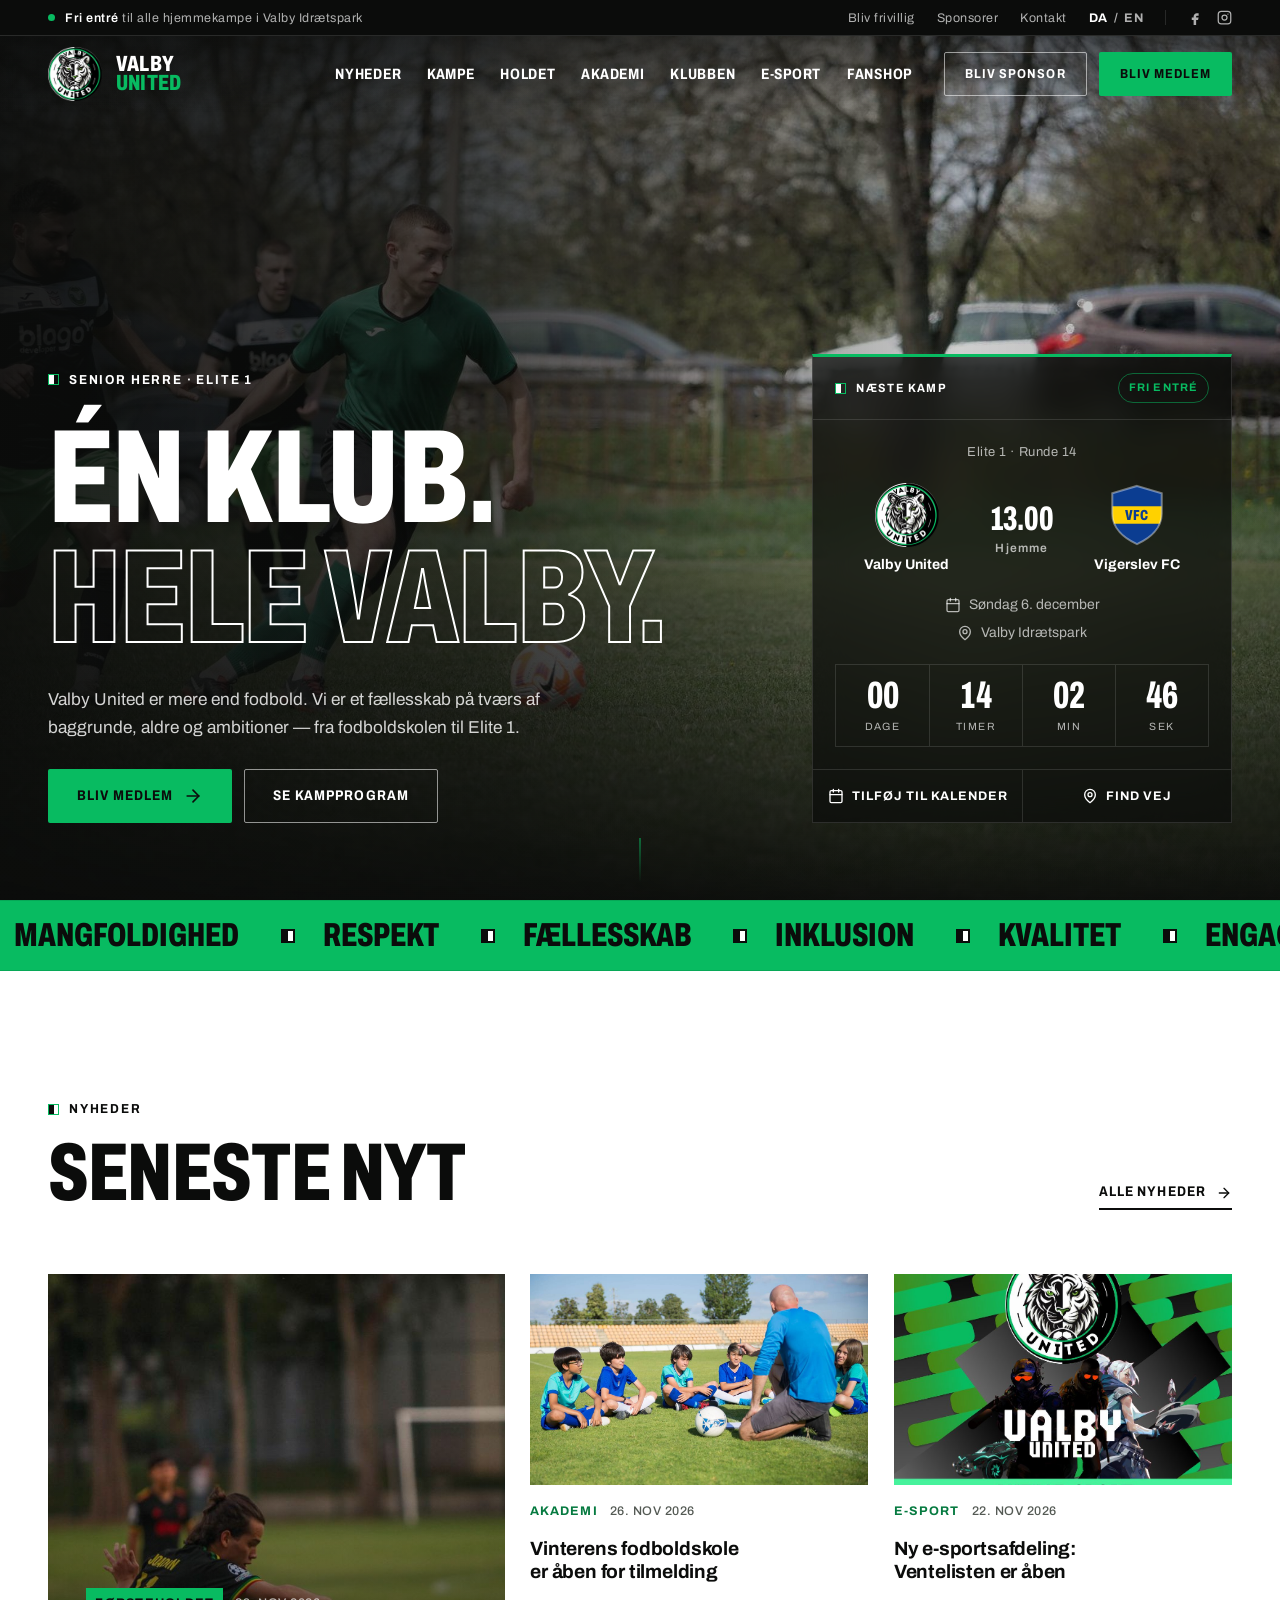
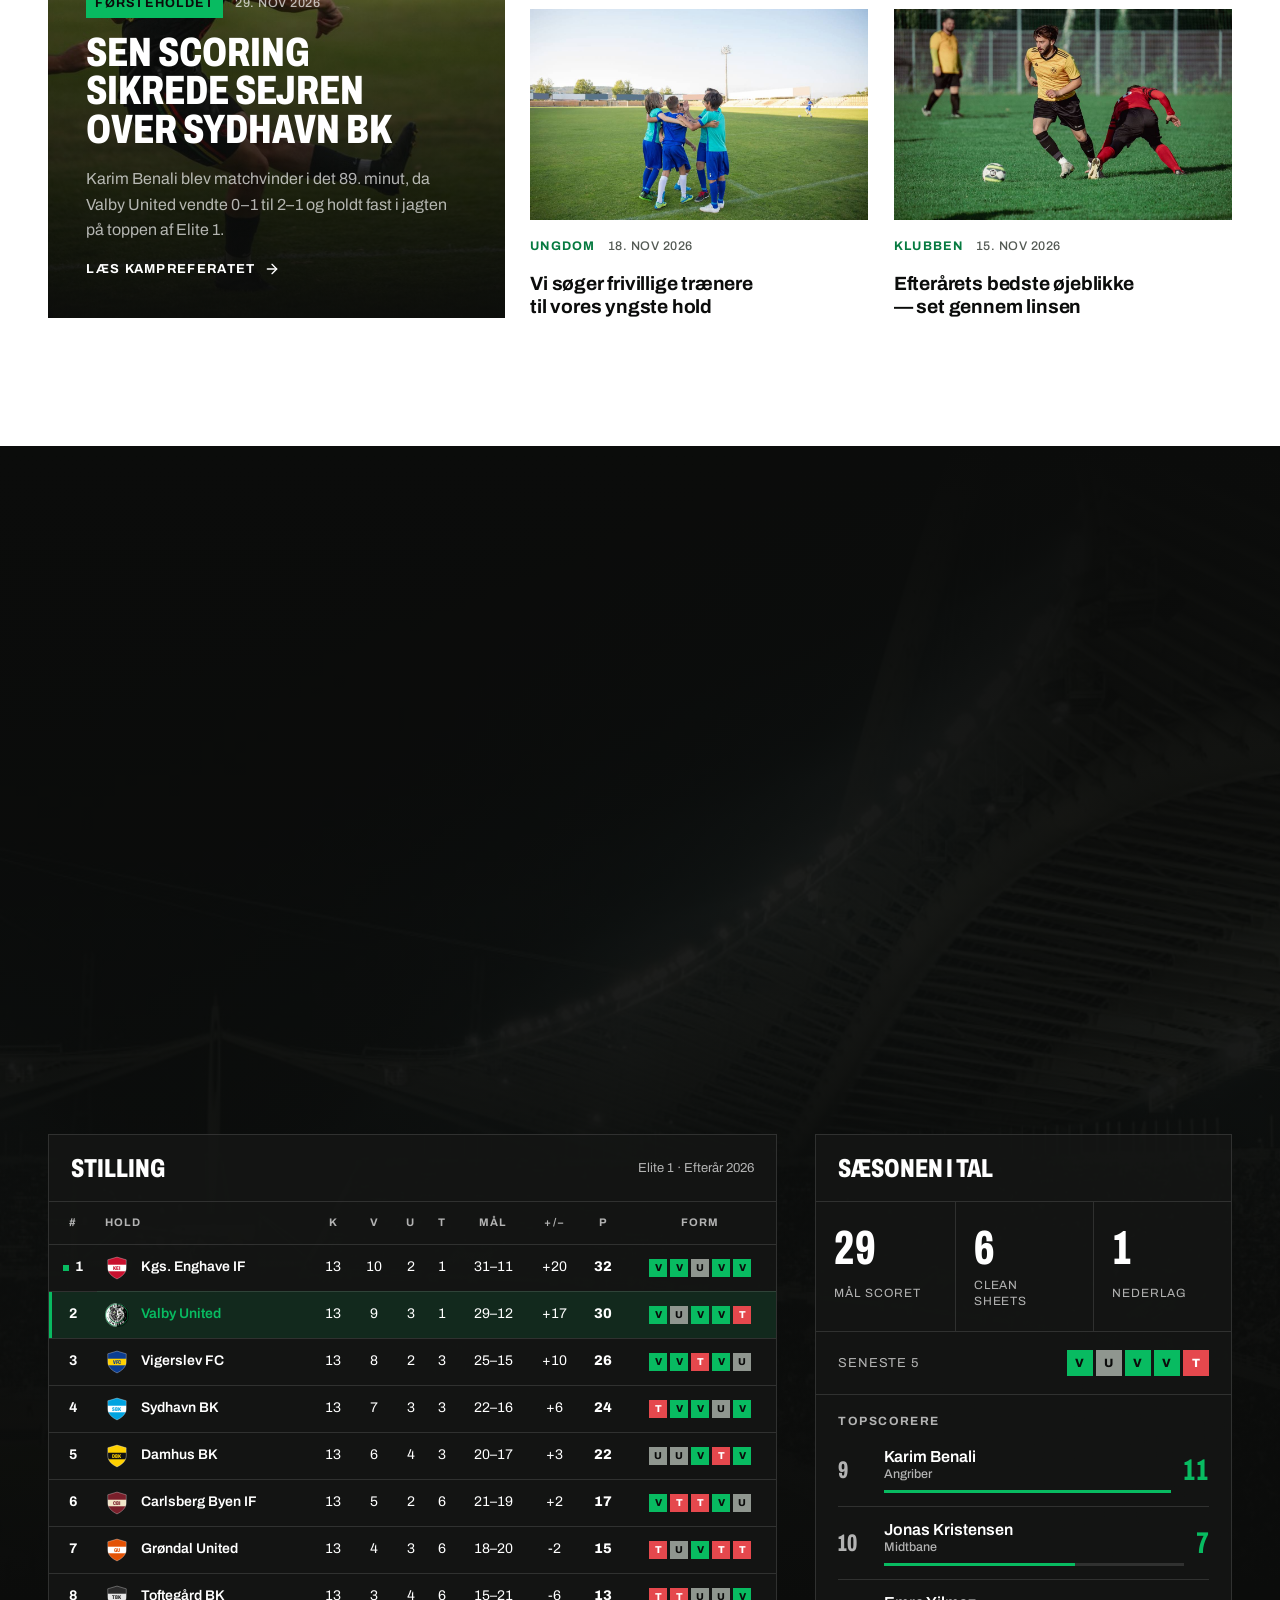
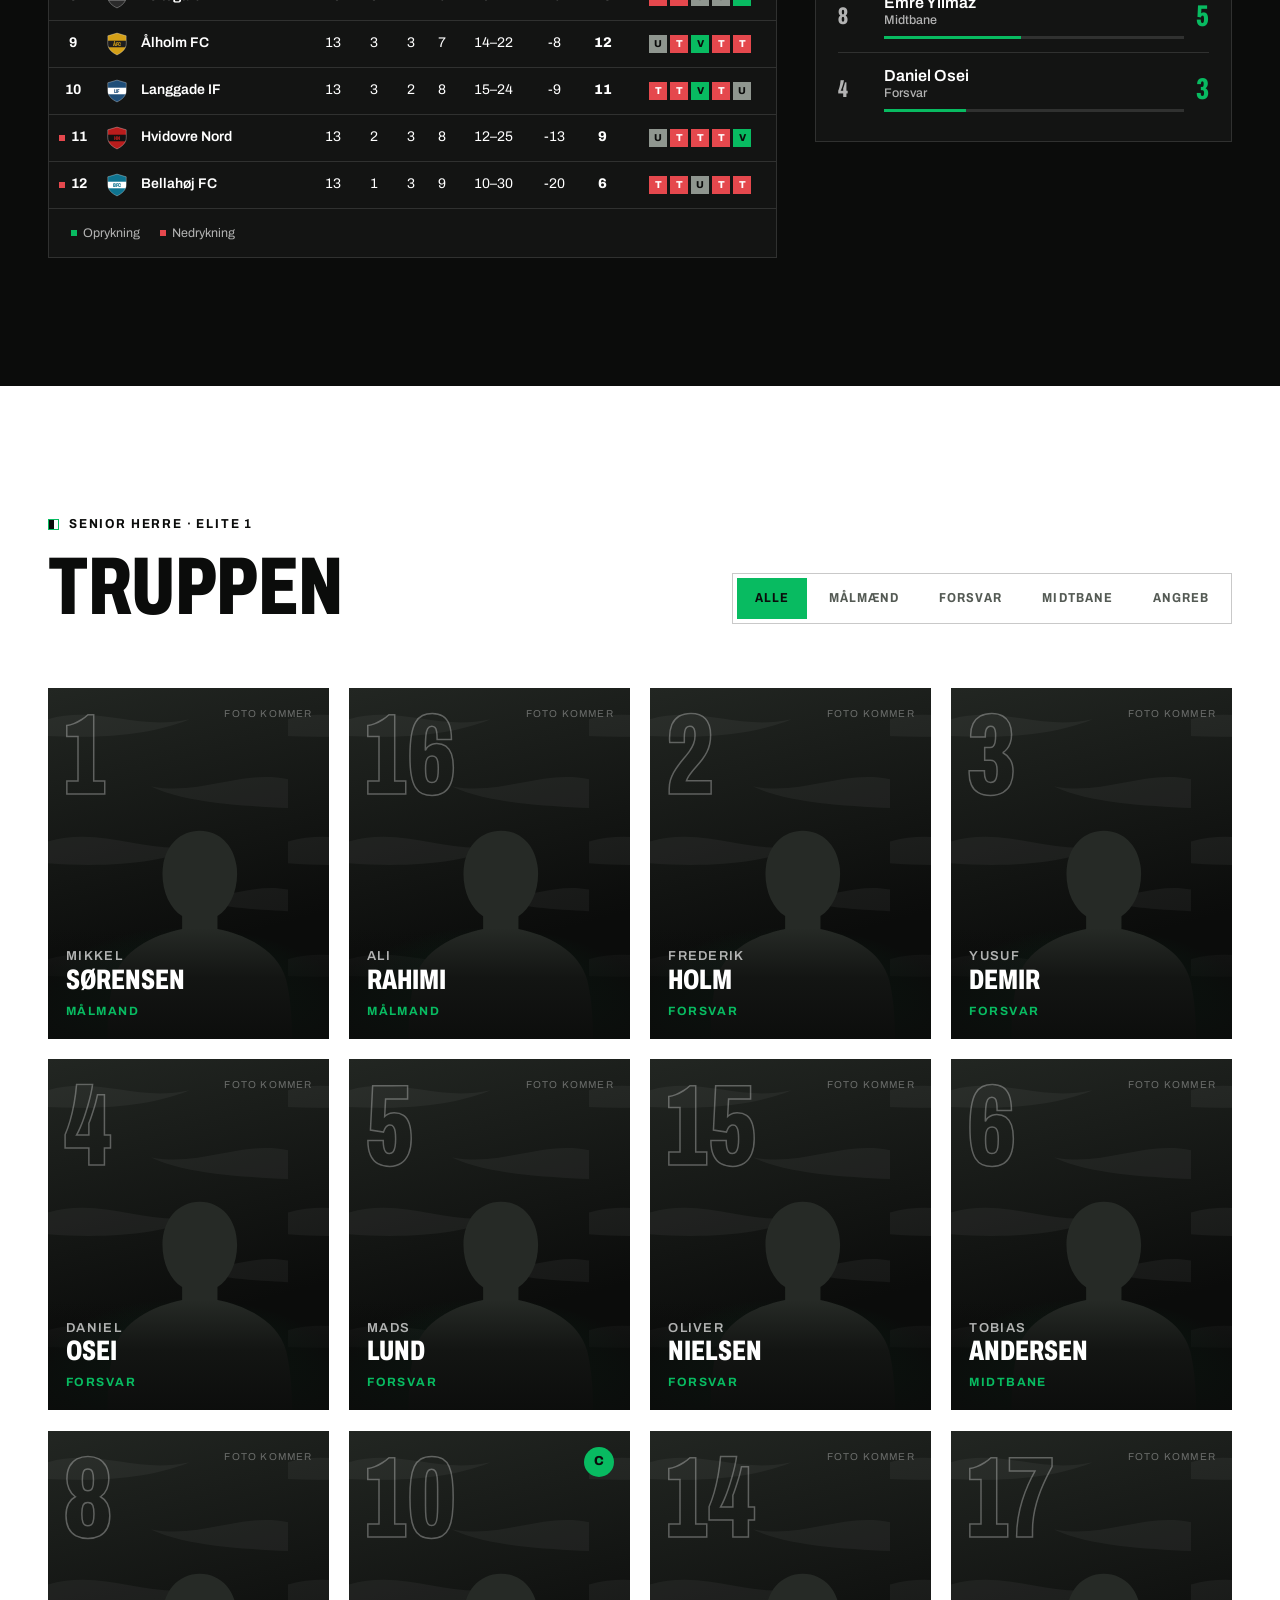
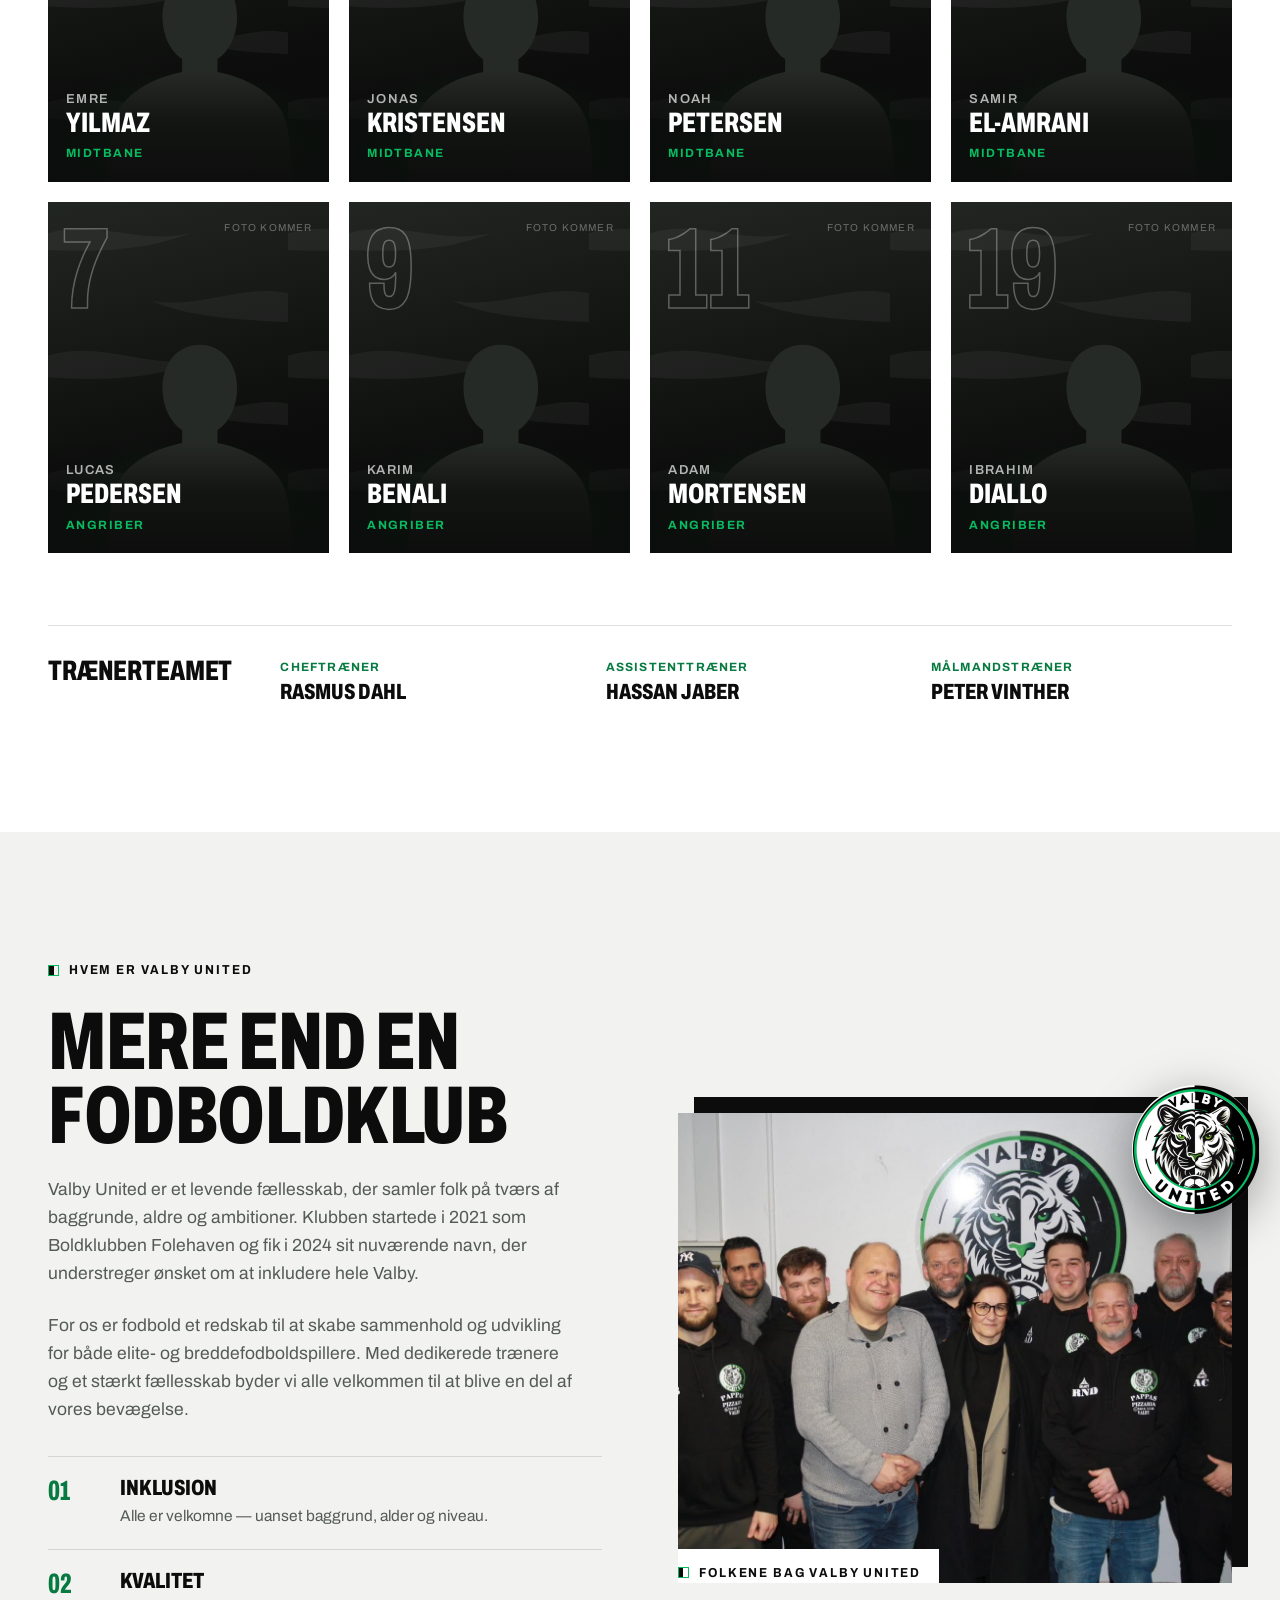
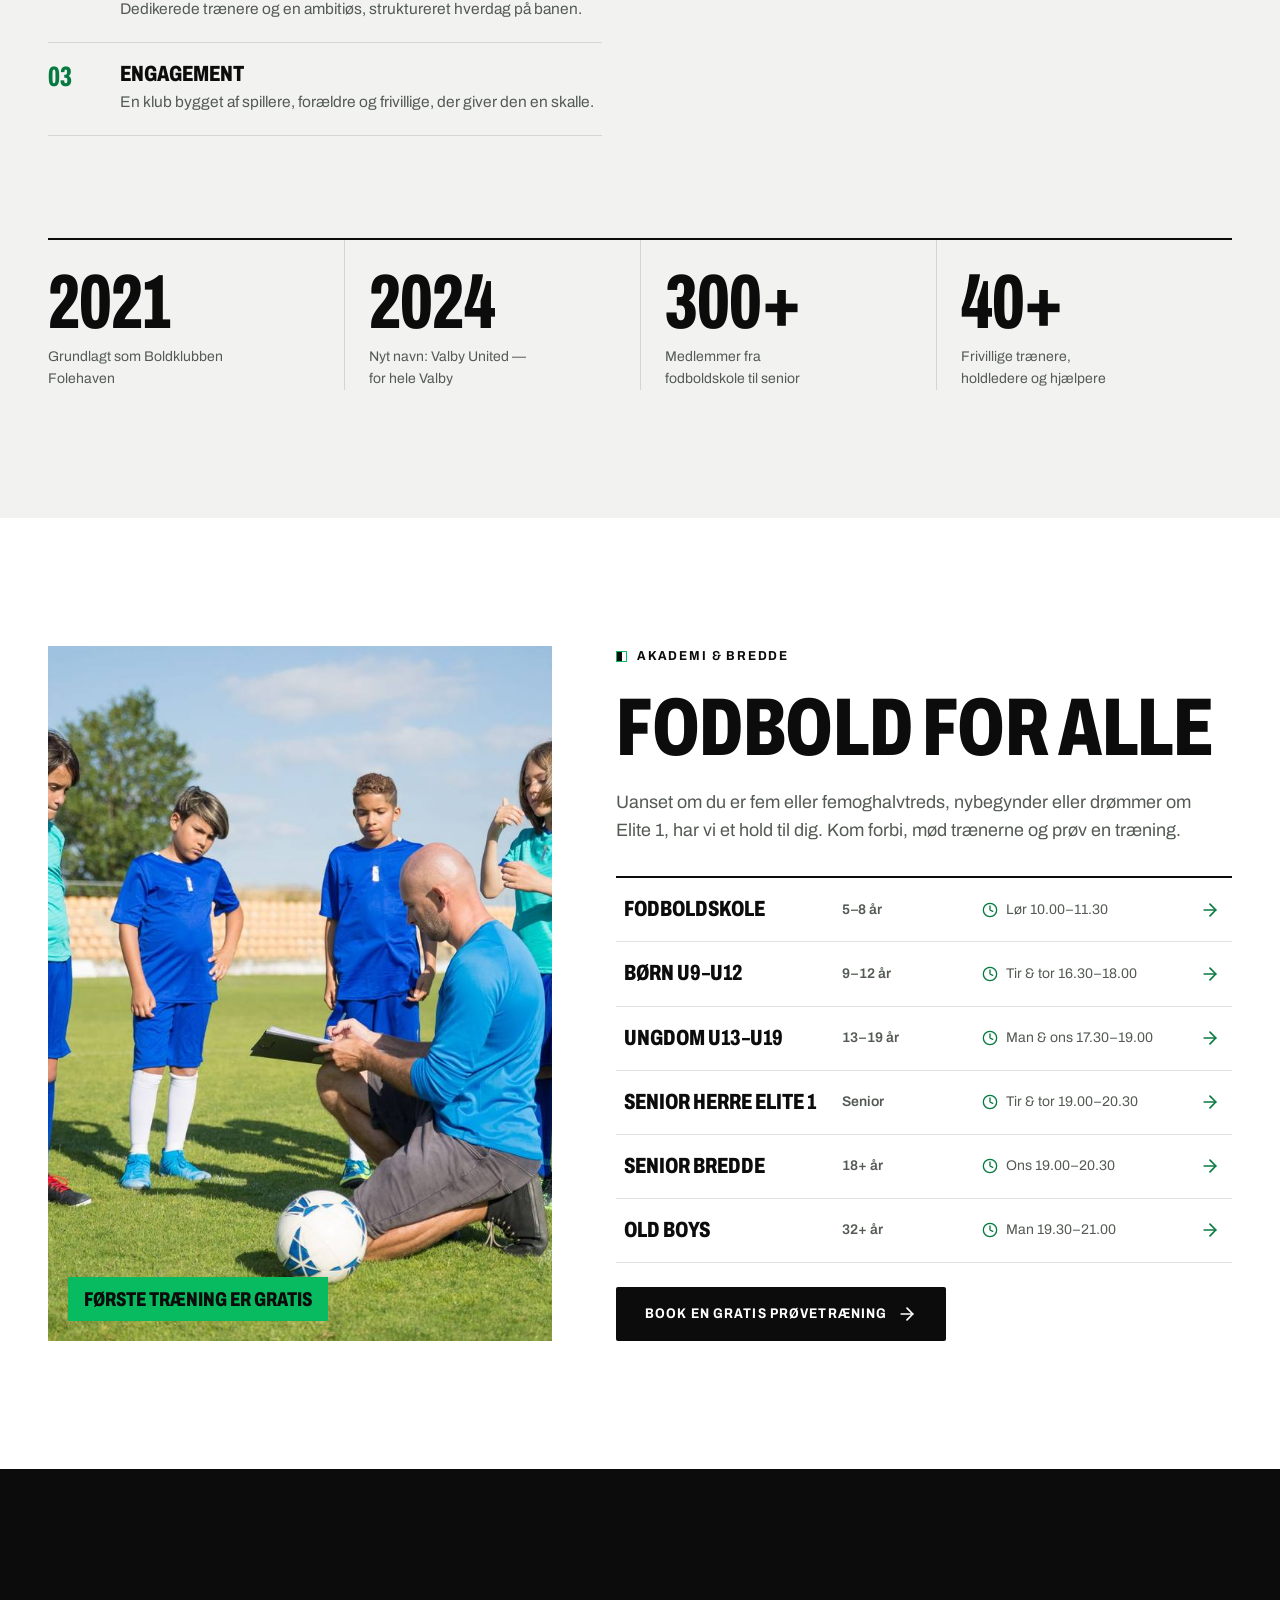
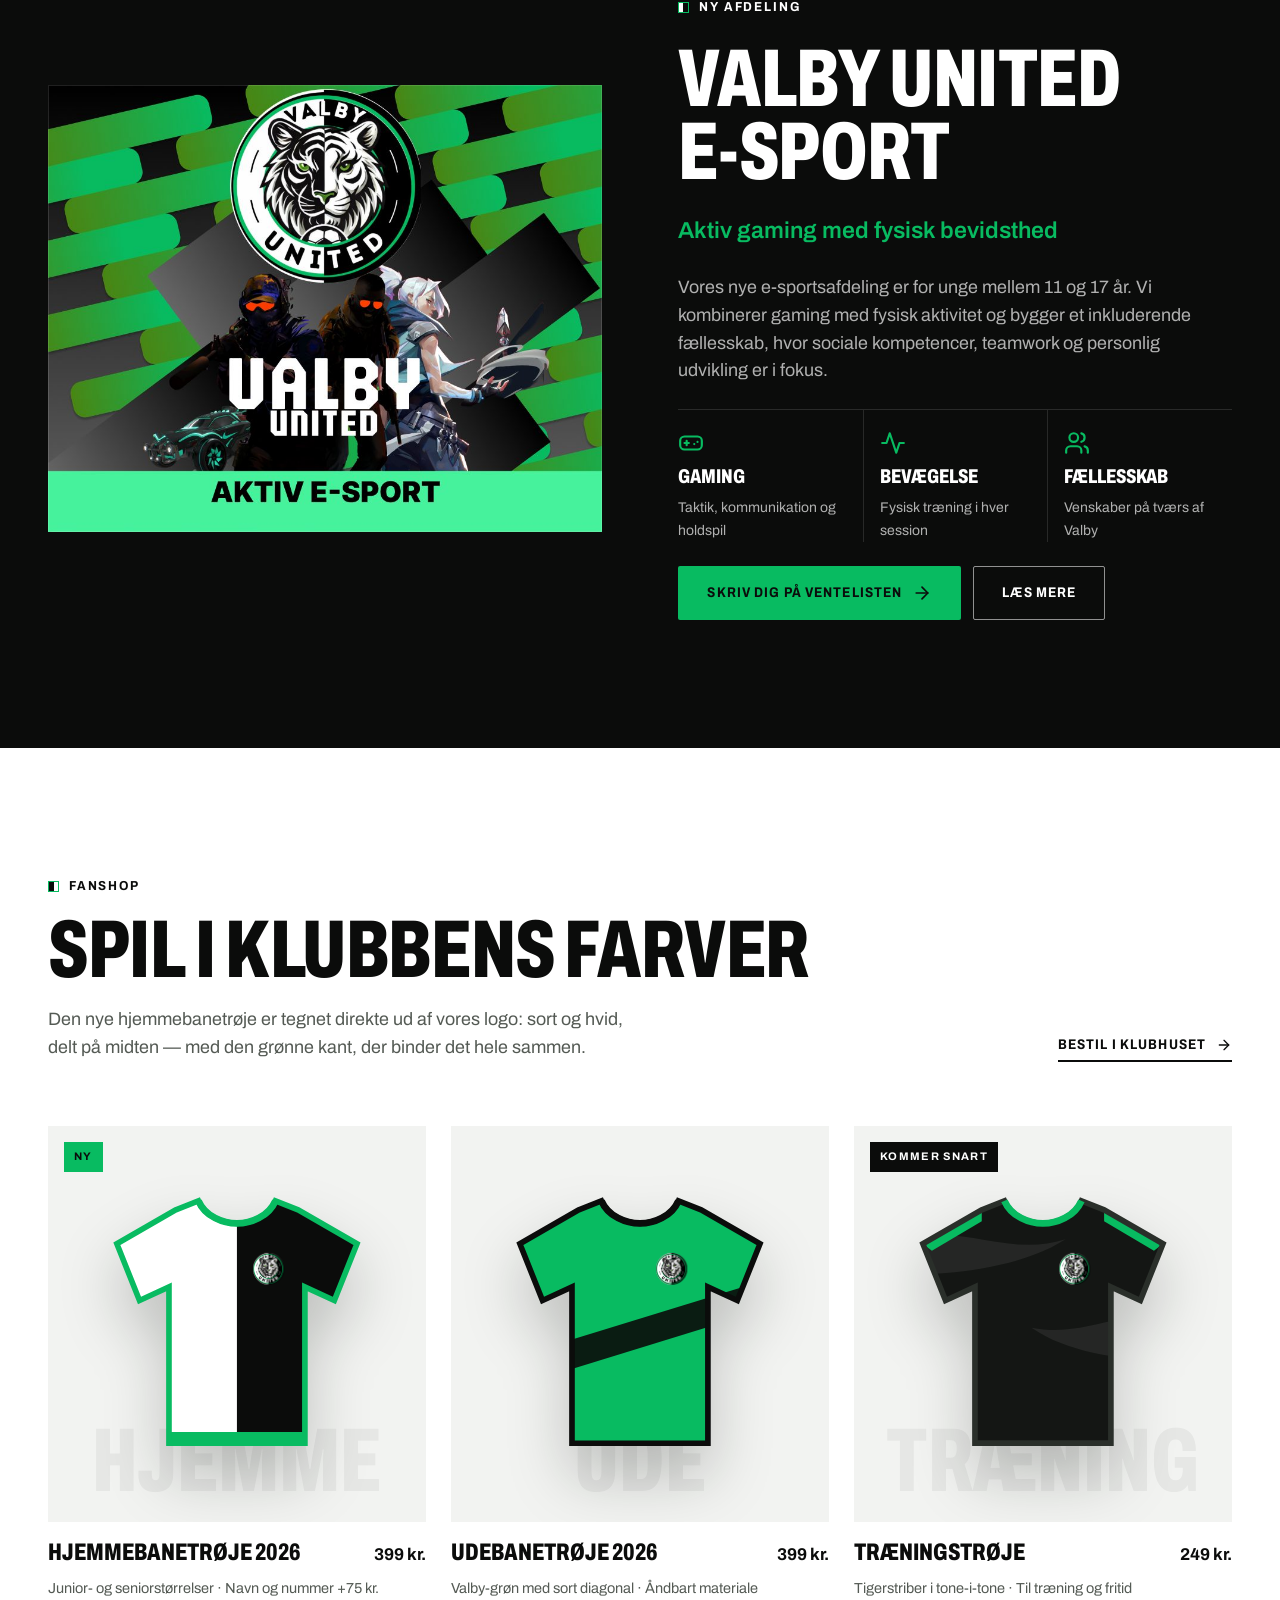
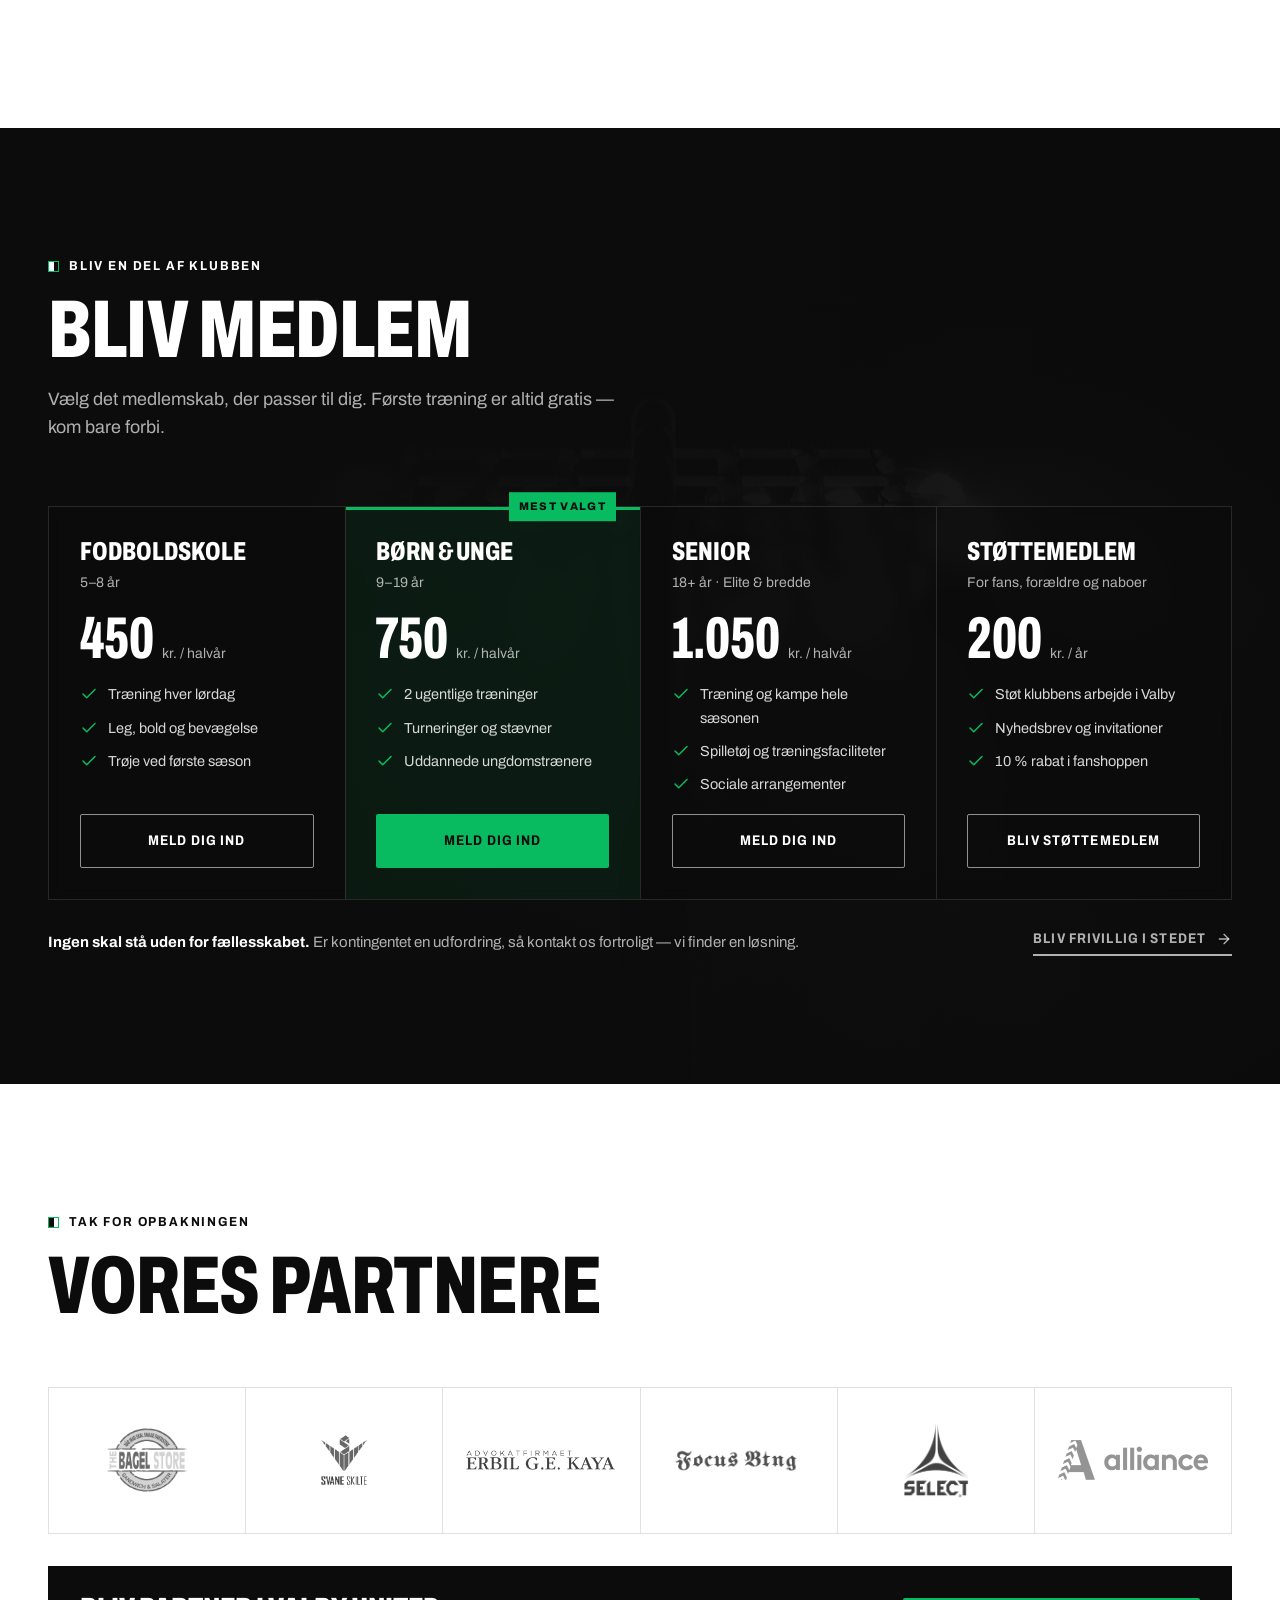
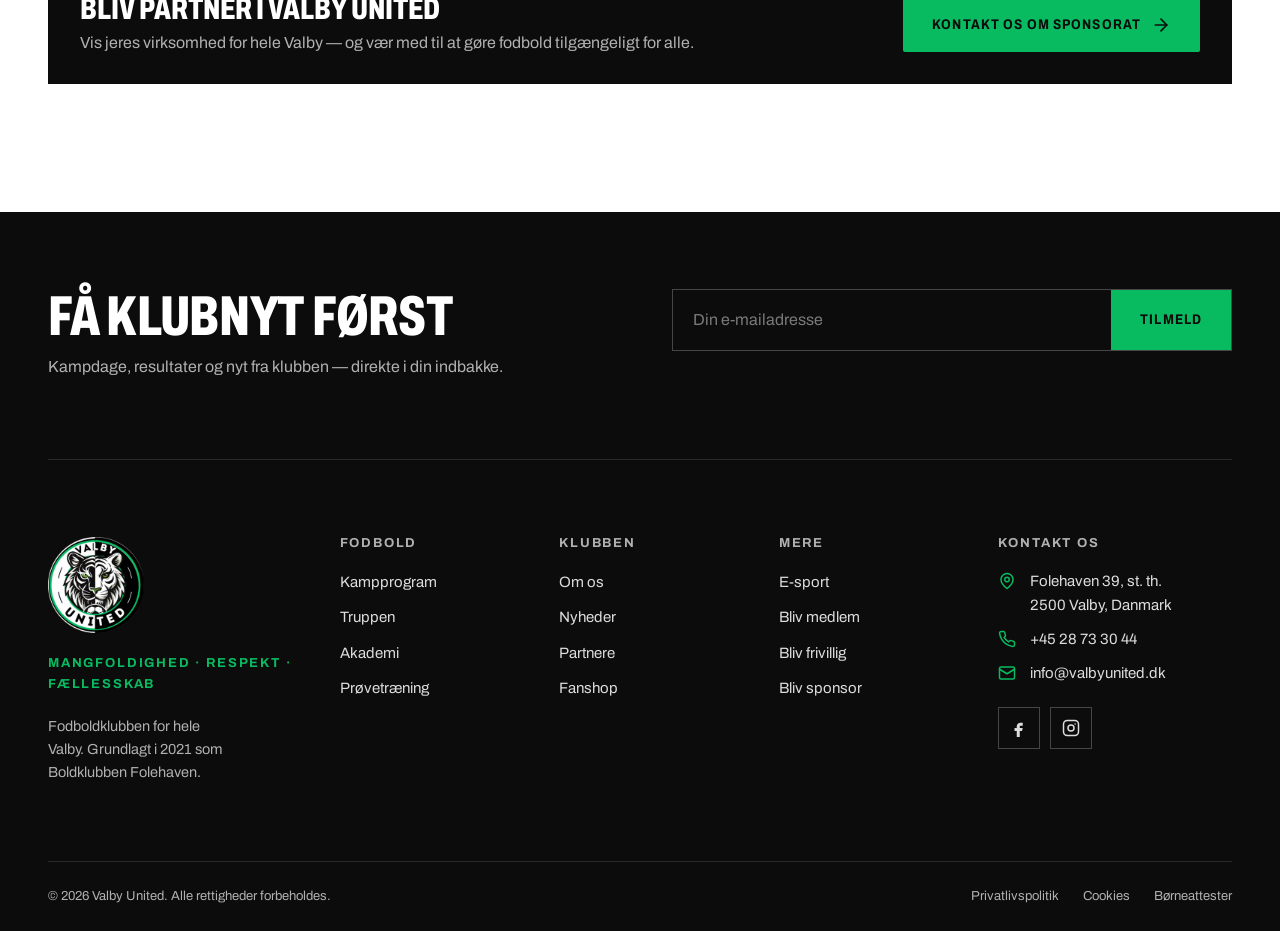
==== valbyunited/index.html @ 90ee3206 "Add redesigned Valby United website Static rebuild of valbyunited.dk in the style of top club sites," ====
<!doctype html>
<html lang="da">
<head>
  <meta charset="utf-8">
  <meta name="viewport" content="width=device-width, initial-scale=1">
  <title>Valby United — Én klub. Hele Valby.</title>
  <meta name="description" content="Valby United er fodboldklubben for hele Valby. Kampprogram, nyheder, truppen, akademi, e-sport og medlemskab.">
  <meta name="theme-color" content="#0b0c0b">
  <meta property="og:type" content="website">
  <meta property="og:title" content="Valby United — Én klub. Hele Valby.">
  <meta property="og:description" content="Mangfoldighed · Respekt · Fællesskab. Fodbold for alle i Valby.">
  <meta property="og:image" content="assets/img/brand/og-image.jpg">
  <link rel="icon" type="image/png" sizes="32x32" href="assets/img/brand/favicon-32.png">
  <link rel="apple-touch-icon" href="assets/img/brand/apple-touch-icon.png">
  <link rel="preconnect" href="https://fonts.googleapis.com">
  <link rel="preconnect" href="https://fonts.gstatic.com" crossorigin>
  <link href="https://fonts.googleapis.com/css2?family=Archivo:ital,wdth,wght@0,62..125,100..900;1,62..125,100..900&display=swap" rel="stylesheet">
  <link rel="preload" as="image" href="assets/img/photos/hero-match.jpg" fetchpriority="high">
  <link rel="stylesheet" href="assets/css/main.css">
  <script type="application/ld+json">
  {
    "@context": "https://schema.org",
    "@type": "SportsTeam",
    "name": "Valby United",
    "sport": "Soccer",
    "foundingDate": "2021",
    "logo": "assets/img/brand/crest-512.png",
    "email": "info@valbyunited.dk",
    "telephone": "+45 28 73 30 44",
    "address": { "@type": "PostalAddress", "streetAddress": "Folehaven 39, st. th.", "postalCode": "2500", "addressLocality": "Valby", "addressCountry": "DK" },
    "sameAs": ["https://www.facebook.com/BKFvalby"]
  }
  </script>
</head>
<body>
<!-- Icon sprite -->
<svg width="0" height="0" style="position:absolute" aria-hidden="true">
  <symbol id="i-arrow" viewBox="0 0 24 24"><path d="M5 12h14"/><path d="m12 5 7 7-7 7"/></symbol>
  <symbol id="i-arrow-ur" viewBox="0 0 24 24"><path d="M7 7h10v10"/><path d="M7 17 17 7"/></symbol>
  <symbol id="i-chev-l" viewBox="0 0 24 24"><path d="m15 18-6-6 6-6"/></symbol>
  <symbol id="i-chev-r" viewBox="0 0 24 24"><path d="m9 18 6-6-6-6"/></symbol>
  <symbol id="i-cal" viewBox="0 0 24 24"><rect x="3" y="4" width="18" height="18" rx="2"/><path d="M16 2v4M8 2v4M3 10h18"/></symbol>
  <symbol id="i-pin" viewBox="0 0 24 24"><path d="M20 10c0 6-8 12-8 12S4 16 4 10a8 8 0 0 1 16 0Z"/><circle cx="12" cy="10" r="3"/></symbol>
  <symbol id="i-clock" viewBox="0 0 24 24"><circle cx="12" cy="12" r="10"/><path d="M12 6v6l4 2"/></symbol>
  <symbol id="i-phone" viewBox="0 0 24 24"><path d="M22 16.92v3a2 2 0 0 1-2.18 2 19.79 19.79 0 0 1-8.63-3.07 19.5 19.5 0 0 1-6-6 19.79 19.79 0 0 1-3.07-8.67A2 2 0 0 1 4.11 2h3a2 2 0 0 1 2 1.72c.13.96.36 1.9.7 2.81a2 2 0 0 1-.45 2.11L8.09 9.91a16 16 0 0 0 6 6l1.27-1.27a2 2 0 0 1 2.11-.45c.91.34 1.85.57 2.81.7A2 2 0 0 1 22 16.92z"/></symbol>
  <symbol id="i-mail" viewBox="0 0 24 24"><rect x="2" y="4" width="20" height="16" rx="2"/><path d="m22 7-10 6L2 7"/></symbol>
  <symbol id="i-check" viewBox="0 0 24 24"><path d="M20 6 9 17l-5-5"/></symbol>
  <symbol id="i-heart" viewBox="0 0 24 24"><path d="M19 14c1.49-1.46 3-3.21 3-5.5A5.5 5.5 0 0 0 16.5 3c-1.76 0-3 .5-4.5 2-1.5-1.5-2.74-2-4.5-2A5.5 5.5 0 0 0 2 8.5c0 2.3 1.5 4.05 3 5.5l7 7Z"/></symbol>
  <symbol id="i-game" viewBox="0 0 24 24"><rect x="2" y="6" width="20" height="12" rx="4"/><path d="M6 12h4M8 10v4M15 13h.01M18 11h.01"/></symbol>
  <symbol id="i-run" viewBox="0 0 24 24"><path d="M22 12h-4l-3 9L9 3l-3 9H2"/></symbol>
  <symbol id="i-users" viewBox="0 0 24 24"><path d="M16 21v-2a4 4 0 0 0-4-4H6a4 4 0 0 0-4 4v2"/><circle cx="9" cy="7" r="4"/><path d="M22 21v-2a4 4 0 0 0-3-3.87M16 3.13a4 4 0 0 1 0 7.75"/></symbol>
  <symbol id="i-plus" viewBox="0 0 24 24"><path d="M12 5v14M5 12h14"/></symbol>
  <symbol id="i-fb" viewBox="0 0 24 24"><path d="M14 9h3V5h-3c-2.76 0-5 2.24-5 5v2H6v4h3v8h4v-8h3l1-4h-4v-2c0-.55.45-1 1-1Z"/></symbol>
  <symbol id="i-ig" viewBox="0 0 24 24"><rect x="2" y="2" width="20" height="20" rx="5"/><circle cx="12" cy="12" r="4"/><path d="M17.5 6.5h.01"/></symbol>
</svg>

<a class="skip-link" href="#main">Spring til indhold</a>

<!-- ============================== HEADER ============================== -->
<header class="site-header">
  <div class="topbar">
    <div class="container topbar__inner">
      <p class="topbar__note"><span class="live-dot" aria-hidden="true"></span><span><strong>Fri entré</strong> til alle hjemmekampe<span class="hide-mobile"> i Valby Idrætspark</span></span></p>
      <div class="topbar__links">
        <a href="#medlem">Bliv frivillig</a>
        <a href="#partnere">Sponsorer</a>
        <a href="#kontakt">Kontakt</a>
        <div class="lang" aria-label="Sprog"><span aria-current="true">DA</span><span aria-hidden="true">/</span><a href="#" lang="en">EN</a></div>
        <div class="topbar__social">
          <a href="https://www.facebook.com/BKFvalby" target="_blank" rel="noopener" aria-label="Facebook"><svg class="i i--fill"><use href="#i-fb"/></svg></a>
          <a href="#" aria-label="Instagram"><svg class="i"><use href="#i-ig"/></svg></a>
        </div>
      </div>
    </div>
  </div>
  <div class="navbar">
    <div class="container navbar__inner">
      <a class="brand" href="index.html" aria-label="Valby United — forside">
        <img class="brand__crest" src="assets/img/brand/crest-128.png" width="54" height="54" alt="Valby United logo">
        <span class="brand__word" aria-hidden="true"><span>Valby</span><span>United</span></span>
      </a>
      <nav class="nav" aria-label="Hovedmenu">
        <ul class="nav__list">
          <li><a class="nav__link" href="#nyheder">Nyheder</a></li>
          <li><a class="nav__link" href="#kampe">Kampe</a></li>
          <li><a class="nav__link" href="#holdet">Holdet</a></li>
          <li><a class="nav__link" href="#akademi">Akademi</a></li>
          <li><a class="nav__link" href="#klubben">Klubben</a></li>
          <li><a class="nav__link" href="esport.html">E-sport</a></li>
          <li><a class="nav__link" href="#shop">Fanshop</a></li>
        </ul>
      </nav>
      <div class="nav__cta">
        <a class="btn btn--outline-light btn--sm" href="#partnere">Bliv sponsor</a>
        <a class="btn btn--primary btn--sm" href="#medlem">Bliv medlem</a>
        <button class="burger" type="button" aria-controls="mobile-menu" aria-expanded="false" aria-label="Åbn menu"><span></span></button>
      </div>
    </div>
  </div>
</header>

<div class="mobile-menu" id="mobile-menu" aria-hidden="true">
  <ul class="mobile-menu__list">
    <li><a href="#nyheder">Nyheder <svg class="i"><use href="#i-arrow"/></svg></a></li>
    <li><a href="#kampe">Kampe <svg class="i"><use href="#i-arrow"/></svg></a></li>
    <li><a href="#holdet">Holdet <svg class="i"><use href="#i-arrow"/></svg></a></li>
    <li><a href="#akademi">Akademi <svg class="i"><use href="#i-arrow"/></svg></a></li>
    <li><a href="#klubben">Klubben <svg class="i"><use href="#i-arrow"/></svg></a></li>
    <li><a href="esport.html">E-sport <svg class="i"><use href="#i-arrow"/></svg></a></li>
    <li><a href="#shop">Fanshop <svg class="i"><use href="#i-arrow"/></svg></a></li>
  </ul>
  <a class="btn btn--primary btn--block" href="#medlem">Bliv medlem</a>
  <div class="mobile-menu__foot">
    <a href="tel:+4528733044">+45 28 73 30 44</a>
    <a href="mailto:info@valbyunited.dk">info@valbyunited.dk</a>
  </div>
</div>

<main id="main">

<!-- ============================== HERO ============================== -->
<section class="hero" aria-labelledby="hero-title">
  <div class="hero__media">
    <img src="assets/img/photos/hero-match.jpg" alt="" width="2000" height="1125" fetchpriority="high">
  </div>
  <div class="container hero__grid">
    <div class="hero__copy">
      <span class="eyebrow" data-reveal>Senior Herre · Elite 1</span>
      <h1 class="display hero__title" id="hero-title" data-reveal style="--d:.08s">
        <span>Én klub.</span>
        <span class="outline">Hele Valby.</span>
      </h1>
      <p class="hero__text" data-reveal style="--d:.16s">Valby United er mere end fodbold. Vi er et fællesskab på tværs af baggrunde, aldre og ambitioner — fra fodboldskolen til Elite 1.</p>
      <div class="hero__actions" data-reveal style="--d:.24s">
        <a class="btn btn--primary" href="#medlem">Bliv medlem <svg class="i i--move"><use href="#i-arrow"/></svg></a>
        <a class="btn btn--outline-light" href="#kampe">Se kampprogram</a>
      </div>
    </div>

    <aside class="next-match" data-next-match data-reveal style="--d:.3s" aria-label="Næste kamp">
      <div class="next-match__head">
        <span class="eyebrow">Næste kamp</span>
        <span class="chip chip--green">Fri entré</span>
      </div>
      <div class="next-match__body">
        <p class="next-match__comp" data-nm-comp>Elite 1</p>
        <div class="versus">
          <div class="versus__team" data-nm-home></div>
          <div class="versus__mid" data-nm-time></div>
          <div class="versus__team" data-nm-away></div>
        </div>
        <div class="next-match__meta">
          <span><svg class="i i--sm"><use href="#i-cal"/></svg><span data-nm-date></span></span>
          <span><svg class="i i--sm"><use href="#i-pin"/></svg><span data-nm-venue></span></span>
        </div>
        <div class="countdown" role="timer" aria-label="Nedtælling til kampstart">
          <div><b data-cd-d>00</b><span>Dage</span></div>
          <div><b data-cd-h>00</b><span>Timer</span></div>
          <div><b data-cd-m>00</b><span>Min</span></div>
          <div><b data-cd-s>00</b><span>Sek</span></div>
        </div>
      </div>
      <div class="next-match__actions">
        <button type="button" data-nm-ics><svg class="i i--sm"><use href="#i-cal"/></svg>Tilføj til kalender</button>
        <a href="#" data-nm-maps target="_blank" rel="noopener"><svg class="i i--sm"><use href="#i-pin"/></svg>Find vej</a>
      </div>
    </aside>
  </div>
  <span class="hero__scroll" aria-hidden="true"></span>
</section>

<!-- Values ticker -->
<div class="ticker" aria-label="Klubbens værdier: Mangfoldighed, Respekt, Fællesskab, Inklusion, Kvalitet, Engagement">
  <div class="ticker__track" aria-hidden="true">
    <div class="ticker__group">
      <span class="ticker__item">Mangfoldighed</span><span class="ticker__item">Respekt</span><span class="ticker__item">Fællesskab</span>
      <span class="ticker__item">Inklusion</span><span class="ticker__item">Kvalitet</span><span class="ticker__item">Engagement</span>
      <span class="ticker__item">Mangfoldighed</span><span class="ticker__item">Respekt</span><span class="ticker__item">Fællesskab</span>
      <span class="ticker__item">Inklusion</span><span class="ticker__item">Kvalitet</span><span class="ticker__item">Engagement</span>
    </div>
    <div class="ticker__group">
      <span class="ticker__item">Mangfoldighed</span><span class="ticker__item">Respekt</span><span class="ticker__item">Fællesskab</span>
      <span class="ticker__item">Inklusion</span><span class="ticker__item">Kvalitet</span><span class="ticker__item">Engagement</span>
      <span class="ticker__item">Mangfoldighed</span><span class="ticker__item">Respekt</span><span class="ticker__item">Fællesskab</span>
      <span class="ticker__item">Inklusion</span><span class="ticker__item">Kvalitet</span><span class="ticker__item">Engagement</span>
    </div>
  </div>
</div>

<!-- ============================== NEWS ============================== -->
<section class="section" id="nyheder" aria-labelledby="news-title">
  <div class="container">
    <div class="section-head">
      <div class="section-head__title">
        <span class="eyebrow" data-reveal>Nyheder</span>
        <h2 class="display h-lg" id="news-title" data-reveal>Seneste nyt</h2>
      </div>
      <a class="link-arrow" href="#" data-reveal>Alle nyheder <svg class="i i--sm"><use href="#i-arrow"/></svg></a>
    </div>

    <div class="news-grid">
      <article class="news-card news-card--feature" data-reveal>
        <div class="news-card__media"><img src="assets/img/photos/news-volley.jpg" alt="Spiller i sort trøje afslutter på volley" width="1600" height="1066" loading="lazy"></div>
        <div class="news-card__body">
          <div class="news-card__meta"><span class="news-card__cat">Førsteholdet</span><time class="news-card__date" data-news-offset="0">15. nov 2026</time></div>
          <h3 class="news-card__title"><a href="#">Sen scoring sikrede sejren over Sydhavn BK</a></h3>
          <p>Karim Benali blev matchvinder i det 89. minut, da Valby United vendte 0–1 til 2–1 og holdt fast i jagten på toppen af Elite 1.</p>
          <span class="read-more">Læs kampreferatet <svg class="i i--sm"><use href="#i-arrow"/></svg></span>
        </div>
      </article>

      <article class="news-card" data-reveal style="--d:.06s">
        <div class="news-card__media"><img src="assets/img/photos/academy-coach.jpg" alt="Træner samler en gruppe børn på banen" width="1200" height="800" loading="lazy"></div>
        <div class="news-card__meta"><span class="news-card__cat">Akademi</span><time class="news-card__date" data-news-offset="3">12. nov 2026</time></div>
        <h3 class="news-card__title"><a href="#">Vinterens fodboldskole er åben for tilmelding</a></h3>
      </article>

      <article class="news-card" data-reveal style="--d:.12s">
        <div class="news-card__media"><img src="assets/img/photos/esport-key-art.jpg" alt="Valby United E-sport plakat" width="931" height="751" loading="lazy"></div>
        <div class="news-card__meta"><span class="news-card__cat">E-sport</span><time class="news-card__date" data-news-offset="7">8. nov 2026</time></div>
        <h3 class="news-card__title"><a href="esport.html">Ny e-sportsafdeling: Ventelisten er åben</a></h3>
      </article>

      <article class="news-card" data-reveal style="--d:.18s">
        <div class="news-card__media"><img src="assets/img/photos/academy-huddle.jpg" alt="Ungdomsspillere samlet i en kreds" width="1200" height="800" loading="lazy"></div>
        <div class="news-card__meta"><span class="news-card__cat">Ungdom</span><time class="news-card__date" data-news-offset="11">4. nov 2026</time></div>
        <h3 class="news-card__title"><a href="#">Vi søger frivillige trænere til vores yngste hold</a></h3>
      </article>

      <article class="news-card" data-reveal style="--d:.24s">
        <div class="news-card__media"><img src="assets/img/photos/news-duel.jpg" alt="To spillere i nærkamp om bolden" width="1200" height="800" loading="lazy"></div>
        <div class="news-card__meta"><span class="news-card__cat">Klubben</span><time class="news-card__date" data-news-offset="14">1. nov 2026</time></div>
        <h3 class="news-card__title"><a href="#">Efterårets bedste øjeblikke — set gennem linsen</a></h3>
      </article>
    </div>
  </div>
</section>

<!-- ============================== MATCH CENTRE ============================== -->
<section class="section section--dark matchcentre" id="kampe" aria-labelledby="mc-title">
  <div class="matchcentre__bg" aria-hidden="true"><img src="assets/img/photos/stadium-night.jpg" alt="" loading="lazy" width="2000" height="1125"></div>
  <div class="container">
    <div class="section-head">
      <div class="section-head__title">
        <span class="eyebrow" data-reveal>Senior Herre · Elite 1</span>
        <h2 class="display h-lg" id="mc-title" data-reveal>Kampprogram</h2>
      </div>
      <div style="display:flex;gap:12px;flex-wrap:wrap;align-items:center" data-reveal>
        <div class="tabs" role="tablist" aria-label="Vis kampe" data-tabs="fixtures">
          <button class="tab" role="tab" aria-selected="true" data-value="upcoming">Kommende</button>
          <button class="tab" role="tab" aria-selected="false" tabindex="-1" data-value="results">Resultater</button>
        </div>
        <div class="fixtures-controls">
          <button class="icon-btn" type="button" data-fx-prev aria-label="Forrige kampe"><svg class="i"><use href="#i-chev-l"/></svg></button>
          <button class="icon-btn" type="button" data-fx-next aria-label="Næste kampe"><svg class="i"><use href="#i-chev-r"/></svg></button>
        </div>
      </div>
    </div>

    <div class="fixtures-wrap" data-reveal>
      <div class="fixtures" data-fixtures aria-live="polite"></div>
    </div>

    <div class="mc-grid">
      <div class="panel" data-reveal>
        <div class="panel__head">
          <h3 class="panel__title">Stilling</h3>
          <span class="panel__sub">Elite 1 · Efterår 2026</span>
        </div>
        <div class="table-scroll">
          <table class="league">
            <caption class="sr-only">Stilling i Elite 1</caption>
            <thead>
              <tr>
                <th scope="col">#</th><th scope="col">Hold</th><th scope="col" title="Kampe">K</th>
                <th scope="col" class="hide-sm" title="Vundet">V</th><th scope="col" class="hide-sm" title="Uafgjort">U</th><th scope="col" class="hide-sm" title="Tabt">T</th>
                <th scope="col" class="hide-sm">Mål</th><th scope="col" title="Målforskel">+/−</th><th scope="col" title="Point">P</th><th scope="col" class="hide-sm">Form</th>
              </tr>
            </thead>
            <tbody data-league></tbody>
          </table>
        </div>
        <div class="legend"><span><i class="zone zone--up"></i>Oprykning</span><span><i class="zone zone--down"></i>Nedrykning</span></div>
      </div>

      <div class="panel stats-panel" data-stats data-reveal style="--d:.1s">
        <div class="panel__head">
          <h3 class="panel__title">Sæsonen i tal</h3>
        </div>
        <div class="stat-tiles">
          <div class="stat-tile"><b data-stat-goals>0</b><span>Mål scoret</span></div>
          <div class="stat-tile"><b data-stat-cs>0</b><span>Clean sheets</span></div>
          <div class="stat-tile"><b data-stat-losses>0</b><span>Nederlag</span></div>
        </div>
        <div class="form-row"><span>Seneste 5</span><span class="form" data-stat-form></span></div>
        <div class="scorers">
          <h4>Topscorere</h4>
          <div data-scorers></div>
        </div>
      </div>
    </div>
  </div>
</section>

<!-- ============================== SQUAD ============================== -->
<section class="section" id="holdet" aria-labelledby="squad-title">
  <div class="container">
    <div class="section-head">
      <div class="section-head__title">
        <span class="eyebrow" data-reveal>Senior Herre · Elite 1</span>
        <h2 class="display h-lg" id="squad-title" data-reveal>Truppen</h2>
      </div>
      <div class="tabs tabs--light squad-filters" role="tablist" aria-label="Filtrér efter position" data-tabs="squad" data-reveal>
        <button class="tab" role="tab" aria-selected="true" data-value="all">Alle</button>
        <button class="tab" role="tab" aria-selected="false" tabindex="-1" data-value="GK">Målmænd</button>
        <button class="tab" role="tab" aria-selected="false" tabindex="-1" data-value="DF">Forsvar</button>
        <button class="tab" role="tab" aria-selected="false" tabindex="-1" data-value="MF">Midtbane</button>
        <button class="tab" role="tab" aria-selected="false" tabindex="-1" data-value="FW">Angreb</button>
      </div>
    </div>

    <div class="squad-grid" data-squad data-reveal></div>

    <div class="staff" data-reveal>
      <h3 class="display h-sm">Trænerteamet</h3>
      <div class="staff__list" data-staff></div>
    </div>
  </div>
</section>

<!-- ============================== CLUB ============================== -->
<section class="section section--tint" id="klubben" aria-labelledby="club-title">
  <div class="container">
    <div class="about">
      <div class="about__copy">
        <span class="eyebrow" data-reveal>Hvem er Valby United</span>
        <h2 class="display h-lg" id="club-title" data-reveal>Mere end en fodboldklub</h2>
        <p data-reveal>Valby United er et levende fællesskab, der samler folk på tværs af baggrunde, aldre og ambitioner. Klubben startede i 2021 som Boldklubben Folehaven og fik i 2024 sit nuværende navn, der understreger ønsket om at inkludere hele Valby.</p>
        <p data-reveal>For os er fodbold et redskab til at skabe sammenhold og udvikling for både elite- og breddefodboldspillere. Med dedikerede trænere og et stærkt fællesskab byder vi alle velkommen til at blive en del af vores bevægelse.</p>
        <div class="values" data-reveal>
          <div class="value"><span class="value__no">01</span><div><h3>Inklusion</h3><p>Alle er velkomne — uanset baggrund, alder og niveau.</p></div></div>
          <div class="value"><span class="value__no">02</span><div><h3>Kvalitet</h3><p>Dedikerede trænere og en ambitiøs, struktureret hverdag på banen.</p></div></div>
          <div class="value"><span class="value__no">03</span><div><h3>Engagement</h3><p>En klub bygget af spillere, forældre og frivillige, der giver den en skalle.</p></div></div>
        </div>
      </div>
      <div class="about__media" data-reveal style="--d:.1s">
        <figure>
          <img src="assets/img/photos/club-people.jpg" alt="Folk fra Valby United samlet foran klubbens logo i klubhuset" width="1440" height="960" loading="lazy">
          <figcaption><span class="eyebrow">Folkene bag Valby United</span></figcaption>
        </figure>
        <img class="about__badge" src="assets/img/brand/crest-256.png" alt="" width="132" height="133" loading="lazy">
      </div>
    </div>

    <div class="facts">
      <div class="fact" data-reveal><b>2021</b><span>Grundlagt som Boldklubben Folehaven</span></div>
      <div class="fact" data-reveal style="--d:.06s"><b>2024</b><span>Nyt navn: Valby United — for hele Valby</span></div>
      <div class="fact" data-reveal style="--d:.12s"><b>300+</b><span>Medlemmer fra fodboldskole til senior</span></div>
      <div class="fact" data-reveal style="--d:.18s"><b>40+</b><span>Frivillige trænere, holdledere og hjælpere</span></div>
    </div>
  </div>
</section>

<!-- ============================== ACADEMY ============================== -->
<section class="section" id="akademi" aria-labelledby="academy-title">
  <div class="container academy">
    <div class="academy__media" data-reveal>
      <img src="assets/img/photos/academy-session.jpg" alt="Træner gennemgår øvelser med en gruppe unge spillere" width="1400" height="933" loading="lazy">
      <span class="tag">Første træning er gratis</span>
    </div>
    <div class="academy__copy">
      <span class="eyebrow" data-reveal>Akademi &amp; bredde</span>
      <h2 class="display h-lg" id="academy-title" data-reveal>Fodbold for alle</h2>
      <p class="lead" data-reveal>Uanset om du er fem eller femoghalvtreds, nybegynder eller drømmer om Elite 1, har vi et hold til dig. Kom forbi, mød trænerne og prøv en træning.</p>
      <div class="teams" data-reveal>
        <a class="team-row" href="#medlem">
          <span class="team-row__name">Fodboldskole</span><span class="team-row__age">5–8 år</span>
          <span class="team-row__time"><svg class="i i--sm"><use href="#i-clock"/></svg>Lør 10.00–11.30</span>
          <svg class="i team-row__go"><use href="#i-arrow"/></svg>
        </a>
        <a class="team-row" href="#medlem">
          <span class="team-row__name">Børn U9–U12</span><span class="team-row__age">9–12 år</span>
          <span class="team-row__time"><svg class="i i--sm"><use href="#i-clock"/></svg>Tir &amp; tor 16.30–18.00</span>
          <svg class="i team-row__go"><use href="#i-arrow"/></svg>
        </a>
        <a class="team-row" href="#medlem">
          <span class="team-row__name">Ungdom U13–U19</span><span class="team-row__age">13–19 år</span>
          <span class="team-row__time"><svg class="i i--sm"><use href="#i-clock"/></svg>Man &amp; ons 17.30–19.00</span>
          <svg class="i team-row__go"><use href="#i-arrow"/></svg>
        </a>
        <a class="team-row" href="#medlem">
          <span class="team-row__name">Senior Herre Elite 1</span><span class="team-row__age">Senior</span>
          <span class="team-row__time"><svg class="i i--sm"><use href="#i-clock"/></svg>Tir &amp; tor 19.00–20.30</span>
          <svg class="i team-row__go"><use href="#i-arrow"/></svg>
        </a>
        <a class="team-row" href="#medlem">
          <span class="team-row__name">Senior bredde</span><span class="team-row__age">18+ år</span>
          <span class="team-row__time"><svg class="i i--sm"><use href="#i-clock"/></svg>Ons 19.00–20.30</span>
          <svg class="i team-row__go"><use href="#i-arrow"/></svg>
        </a>
        <a class="team-row" href="#medlem">
          <span class="team-row__name">Old Boys</span><span class="team-row__age">32+ år</span>
          <span class="team-row__time"><svg class="i i--sm"><use href="#i-clock"/></svg>Man 19.30–21.00</span>
          <svg class="i team-row__go"><use href="#i-arrow"/></svg>
        </a>
      </div>
      <div data-reveal><a class="btn btn--dark" href="mailto:info@valbyunited.dk?subject=Pr%C3%B8vetr%C3%A6ning">Book en gratis prøvetræning <svg class="i i--move"><use href="#i-arrow"/></svg></a></div>
    </div>
  </div>
</section>

<!-- ============================== E-SPORT ============================== -->
<section class="section section--dark" id="esport" aria-labelledby="esport-title">
  <div class="container esport">
    <div class="esport__media" data-reveal>
      <img src="assets/img/photos/esport-key-art.jpg" alt="Valby United E-sport — aktiv e-sport" width="931" height="751" loading="lazy">
    </div>
    <div class="esport__copy">
      <span class="eyebrow" data-reveal>Ny afdeling</span>
      <h2 class="display h-lg" id="esport-title" data-reveal>Valby United E-sport</h2>
      <p class="esport__sub" data-reveal>Aktiv gaming med fysisk bevidsthed</p>
      <p class="lead" data-reveal>Vores nye e-sportsafdeling er for unge mellem 11 og 17 år. Vi kombinerer gaming med fysisk aktivitet og bygger et inkluderende fællesskab, hvor sociale kompetencer, teamwork og personlig udvikling er i fokus.</p>
      <div class="pillars" data-reveal>
        <div class="pillar"><svg class="i"><use href="#i-game"/></svg><b>Gaming</b><span>Taktik, kommunikation og holdspil</span></div>
        <div class="pillar"><svg class="i"><use href="#i-run"/></svg><b>Bevægelse</b><span>Fysisk træning i hver session</span></div>
        <div class="pillar"><svg class="i"><use href="#i-users"/></svg><b>Fællesskab</b><span>Venskaber på tværs af Valby</span></div>
      </div>
      <div class="hero__actions" data-reveal>
        <a class="btn btn--primary" href="esport.html#venteliste">Skriv dig på ventelisten <svg class="i i--move"><use href="#i-arrow"/></svg></a>
        <a class="btn btn--outline-light" href="esport.html">Læs mere</a>
      </div>
    </div>
  </div>
</section>

<!-- ============================== KITS ============================== -->
<section class="section" id="shop" aria-labelledby="shop-title">
  <svg width="0" height="0" style="position:absolute" aria-hidden="true">
    <defs>
      <path id="jersey" d="M66 14 86 6c6 14 22 20 34 20s28-6 34-20l20 8 52 30-20 50-26-12v138H60V82L34 94 14 44Z"/>
      <clipPath id="jersey-clip"><use href="#jersey"/></clipPath>
    </defs>
  </svg>
  <div class="container">
    <div class="section-head">
      <div class="section-head__title">
        <span class="eyebrow" data-reveal>Fanshop</span>
        <h2 class="display h-lg" id="shop-title" data-reveal>Spil i klubbens farver</h2>
        <p class="lead" data-reveal>Den nye hjemmebanetrøje er tegnet direkte ud af vores logo: sort og hvid, delt på midten — med den grønne kant, der binder det hele sammen.</p>
      </div>
      <a class="link-arrow" href="mailto:info@valbyunited.dk?subject=Fanshop" data-reveal>Bestil i klubhuset <svg class="i i--sm"><use href="#i-arrow"/></svg></a>
    </div>

    <div class="kits">
      <article class="kit" data-reveal>
        <div class="kit__stage" data-label="Hjemme">
          <span class="kit__badge kit__badge--green">Ny</span>
          <svg viewBox="0 0 240 230" role="img" aria-label="Hjemmebanetrøje, delt sort og hvid med grøn kant">
            <g clip-path="url(#jersey-clip)">
              <rect width="240" height="230" fill="#fff"/>
              <rect x="120" width="120" height="230" fill="#0b0c0b"/>
              <path d="M60 210h120v10H60z" fill="#08bb61"/>
            </g>
            <use href="#jersey" fill="none" stroke="#08bb61" stroke-width="5"/>
            <path d="M86 6c6 14 22 20 34 20s28-6 34-20" fill="none" stroke="#08bb61" stroke-width="6"/>
            <image href="assets/img/brand/crest-64.png" x="134" y="52" width="28" height="28"/>
          </svg>
        </div>
        <div class="kit__row"><h3 class="kit__name">Hjemmebanetrøje 2026</h3><span class="kit__price">399 kr.</span></div>
        <p class="kit__desc">Junior- og seniorstørrelser · Navn og nummer +75 kr.</p>
      </article>

      <article class="kit" data-reveal style="--d:.08s">
        <div class="kit__stage" data-label="Ude">
          <svg viewBox="0 0 240 230" role="img" aria-label="Udebanetrøje i grøn med sorte detaljer">
            <g clip-path="url(#jersey-clip)">
              <rect width="240" height="230" fill="#08bb61"/>
              <path d="M-10 150 250 70v26L-10 176z" fill="#0b0c0b" opacity=".9"/>
            </g>
            <use href="#jersey" fill="none" stroke="#0b0c0b" stroke-width="5"/>
            <path d="M86 6c6 14 22 20 34 20s28-6 34-20" fill="none" stroke="#0b0c0b" stroke-width="6"/>
            <image href="assets/img/brand/crest-64.png" x="134" y="52" width="28" height="28"/>
          </svg>
        </div>
        <div class="kit__row"><h3 class="kit__name">Udebanetrøje 2026</h3><span class="kit__price">399 kr.</span></div>
        <p class="kit__desc">Valby-grøn med sort diagonal · Åndbart materiale</p>
      </article>

      <article class="kit" data-reveal style="--d:.16s">
        <div class="kit__stage" data-label="Træning">
          <span class="kit__badge">Kommer snart</span>
          <svg viewBox="0 0 240 230" role="img" aria-label="Sort træningstrøje med grønne striber">
            <g clip-path="url(#jersey-clip)">
              <rect width="240" height="230" fill="#141614"/>
              <path d="M0 40c50-14 90 16 140 0-38 24-90 30-140 32zM240 110c-46-12-82 18-130 8 34 24 86 28 130 32z" fill="#fff" opacity=".07"/>
              <path d="M14 44 66 14v10L22 50zM226 44 174 14v10l44 26z" fill="#08bb61"/>
            </g>
            <use href="#jersey" fill="none" stroke="#2a2f2a" stroke-width="5"/>
            <path d="M86 6c6 14 22 20 34 20s28-6 34-20" fill="none" stroke="#08bb61" stroke-width="6"/>
            <image href="assets/img/brand/crest-64.png" x="134" y="52" width="28" height="28"/>
          </svg>
        </div>
        <div class="kit__row"><h3 class="kit__name">Træningstrøje</h3><span class="kit__price">249 kr.</span></div>
        <p class="kit__desc">Tigerstriber i tone-i-tone · Til træning og fritid</p>
      </article>
    </div>
  </div>
</section>

<!-- ============================== MEMBERSHIP ============================== -->
<section class="section section--dark membership" id="medlem" aria-labelledby="member-title">
  <div class="membership__bg" aria-hidden="true"><img src="assets/img/photos/floodlight.jpg" alt="" loading="lazy" width="1600" height="1066"></div>
  <div class="container">
    <div class="section-head">
      <div class="section-head__title">
        <span class="eyebrow" data-reveal>Bliv en del af klubben</span>
        <h2 class="display h-lg" id="member-title" data-reveal>Bliv medlem</h2>
        <p class="lead" data-reveal>Vælg det medlemskab, der passer til dig. Første træning er altid gratis — kom bare forbi.</p>
      </div>
    </div>

    <div class="plans" data-reveal>
      <div class="plan">
        <h3 class="plan__name">Fodboldskole</h3>
        <p class="plan__age">5–8 år</p>
        <div class="plan__price"><b>450</b><span>kr. / halvår</span></div>
        <ul class="plan__list">
          <li><svg class="i"><use href="#i-check"/></svg>Træning hver lørdag</li>
          <li><svg class="i"><use href="#i-check"/></svg>Leg, bold og bevægelse</li>
          <li><svg class="i"><use href="#i-check"/></svg>Trøje ved første sæson</li>
        </ul>
        <a class="btn btn--outline-light btn--block" href="mailto:info@valbyunited.dk?subject=Indmeldelse%20-%20Fodboldskole">Meld dig ind</a>
      </div>
      <div class="plan plan--featured">
        <span class="plan__flag">Mest valgt</span>
        <h3 class="plan__name">Børn &amp; unge</h3>
        <p class="plan__age">9–19 år</p>
        <div class="plan__price"><b>750</b><span>kr. / halvår</span></div>
        <ul class="plan__list">
          <li><svg class="i"><use href="#i-check"/></svg>2 ugentlige træninger</li>
          <li><svg class="i"><use href="#i-check"/></svg>Turneringer og stævner</li>
          <li><svg class="i"><use href="#i-check"/></svg>Uddannede ungdomstrænere</li>
        </ul>
        <a class="btn btn--primary btn--block" href="mailto:info@valbyunited.dk?subject=Indmeldelse%20-%20B%C3%B8rn%20og%20unge">Meld dig ind</a>
      </div>
      <div class="plan">
        <h3 class="plan__name">Senior</h3>
        <p class="plan__age">18+ år · Elite &amp; bredde</p>
        <div class="plan__price"><b>1.050</b><span>kr. / halvår</span></div>
        <ul class="plan__list">
          <li><svg class="i"><use href="#i-check"/></svg>Træning og kampe hele sæsonen</li>
          <li><svg class="i"><use href="#i-check"/></svg>Spilletøj og træningsfaciliteter</li>
          <li><svg class="i"><use href="#i-check"/></svg>Sociale arrangementer</li>
        </ul>
        <a class="btn btn--outline-light btn--block" href="mailto:info@valbyunited.dk?subject=Indmeldelse%20-%20Senior">Meld dig ind</a>
      </div>
      <div class="plan">
        <h3 class="plan__name">Støttemedlem</h3>
        <p class="plan__age">For fans, forældre og naboer</p>
        <div class="plan__price"><b>200</b><span>kr. / år</span></div>
        <ul class="plan__list">
          <li><svg class="i"><use href="#i-check"/></svg>Støt klubbens arbejde i Valby</li>
          <li><svg class="i"><use href="#i-check"/></svg>Nyhedsbrev og invitationer</li>
          <li><svg class="i"><use href="#i-check"/></svg>10 % rabat i fanshoppen</li>
        </ul>
        <a class="btn btn--outline-light btn--block" href="mailto:info@valbyunited.dk?subject=St%C3%B8ttemedlem">Bliv støttemedlem</a>
      </div>
    </div>

    <div class="membership__note" data-reveal>
      <p><strong>Ingen skal stå uden for fællesskabet.</strong> Er kontingentet en udfordring, så kontakt os fortroligt — vi finder en løsning.</p>
      <a class="link-arrow" href="mailto:info@valbyunited.dk?subject=Frivillig">Bliv frivillig i stedet <svg class="i i--sm"><use href="#i-arrow"/></svg></a>
    </div>
  </div>
</section>

<!-- ============================== PARTNERS ============================== -->
<section class="section" id="partnere" aria-labelledby="partners-title">
  <div class="container">
    <div class="section-head">
      <div class="section-head__title">
        <span class="eyebrow" data-reveal>Tak for opbakningen</span>
        <h2 class="display h-lg" id="partners-title" data-reveal>Vores partnere</h2>
      </div>
    </div>
    <div class="partners" data-reveal>
      <div class="partner"><img src="assets/img/partners/bagel-store.png" alt="The Bagel Store" width="252" height="200" loading="lazy"></div>
      <div class="partner"><img src="assets/img/partners/svane-skilte.png" alt="Svane Skilte" width="225" height="225" loading="lazy"></div>
      <div class="partner partner--wide"><img src="assets/img/partners/erbil.png" alt="Advokatfirmaet Erbil G.E. Kaya" width="273" height="37" loading="lazy"></div>
      <div class="partner partner--wide"><img src="assets/img/partners/focus.png" alt="Focus" width="340" height="49" loading="lazy"></div>
      <div class="partner"><img src="assets/img/partners/select.png" alt="Select" width="277" height="321" loading="lazy"></div>
      <div class="partner partner--wide"><img src="assets/img/partners/alliance.png" alt="Alliance" width="600" height="159" loading="lazy"></div>
    </div>
    <div class="partner-cta" data-reveal>
      <div>
        <h3>Bliv partner i Valby United</h3>
        <p>Vis jeres virksomhed for hele Valby — og vær med til at gøre fodbold tilgængeligt for alle.</p>
      </div>
      <a class="btn btn--primary" href="mailto:info@valbyunited.dk?subject=Sponsorat">Kontakt os om sponsorat <svg class="i i--move"><use href="#i-arrow"/></svg></a>
    </div>
  </div>
</section>

</main>

<!-- ============================== FOOTER ============================== -->
<footer class="site-footer" id="kontakt">
  <div class="container">
    <div class="newsletter">
      <div>
        <h2 class="display">Få klubnyt først</h2>
        <p>Kampdage, resultater og nyt fra klubben — direkte i din indbakke.</p>
      </div>
      <div>
        <form class="field-row" data-newsletter novalidate>
          <label class="sr-only" for="nl-email">E-mail</label>
          <input id="nl-email" type="email" name="email" placeholder="Din e-mailadresse" autocomplete="email" required>
          <button class="btn btn--primary" type="submit">Tilmeld</button>
        </form>
        <p class="form-msg" role="status" aria-live="polite"></p>
      </div>
    </div>

    <div class="footer-main">
      <div class="footer-brand">
        <img src="assets/img/brand/crest-256.png" alt="Valby United logo" width="96" height="97" loading="lazy">
        <p class="footer-motto"><span>Mangfoldighed ·</span> <span>Respekt ·</span> <span>Fællesskab</span></p>
        <p>Fodboldklubben for hele Valby. Grundlagt i 2021 som Boldklubben Folehaven.</p>
      </div>
      <div class="footer-col">
        <h3>Fodbold</h3>
        <ul>
          <li><a href="#kampe">Kampprogram</a></li>
          <li><a href="#holdet">Truppen</a></li>
          <li><a href="#akademi">Akademi</a></li>
          <li><a href="#akademi">Prøvetræning</a></li>
        </ul>
      </div>
      <div class="footer-col">
        <h3>Klubben</h3>
        <ul>
          <li><a href="#klubben">Om os</a></li>
          <li><a href="#nyheder">Nyheder</a></li>
          <li><a href="#partnere">Partnere</a></li>
          <li><a href="#shop">Fanshop</a></li>
        </ul>
      </div>
      <div class="footer-col">
        <h3>Mere</h3>
        <ul>
          <li><a href="esport.html">E-sport</a></li>
          <li><a href="#medlem">Bliv medlem</a></li>
          <li><a href="#medlem">Bliv frivillig</a></li>
          <li><a href="#partnere">Bliv sponsor</a></li>
        </ul>
      </div>
      <div class="footer-col footer-contact">
        <h3>Kontakt os</h3>
        <ul class="contact-list">
          <li><svg class="i"><use href="#i-pin"/></svg><a href="https://www.google.com/maps/search/?api=1&amp;query=Folehaven+39,+2500+Valby" target="_blank" rel="noopener">Folehaven 39, st. th.<br>2500 Valby, Danmark</a></li>
          <li><svg class="i"><use href="#i-phone"/></svg><a href="tel:+4528733044">+45 28 73 30 44</a></li>
          <li><svg class="i"><use href="#i-mail"/></svg><a href="mailto:info@valbyunited.dk">info@valbyunited.dk</a></li>
        </ul>
        <div class="socials">
          <a href="https://www.facebook.com/BKFvalby" target="_blank" rel="noopener" aria-label="Facebook"><svg class="i i--fill"><use href="#i-fb"/></svg></a>
          <a href="#" aria-label="Instagram"><svg class="i"><use href="#i-ig"/></svg></a>
        </div>
      </div>
    </div>

    <div class="footer-bottom">
      <p>© <span data-year>2026</span> Valby United. Alle rettigheder forbeholdes.</p>
      <nav aria-label="Juridisk">
        <a href="#">Privatlivspolitik</a>
        <a href="#">Cookies</a>
        <a href="#">Børneattester</a>
      </nav>
    </div>
  </div>
</footer>

<script src="assets/js/data.js"></script>
<script src="assets/js/main.js"></script>
</body>
</html>
---- valbyunited/assets/css/main.css ----
/* ==========================================================================
   Valby United — main stylesheet
   Brand: black / white (split crest) + Valby green #08BB61
   ========================================================================== */

:root {
  --ink: #0b0c0b;
  --ink-2: #141614;
  --ink-3: #1d201d;
  --paper: #ffffff;
  --paper-2: #f2f3f1;
  --paper-3: #e5e7e4;

  --line: rgba(11, 12, 11, 0.12);
  --line-strong: rgba(11, 12, 11, 0.22);
  --line-dark: rgba(255, 255, 255, 0.12);
  --line-dark-strong: rgba(255, 255, 255, 0.24);

  --text: #0b0c0b;
  --text-2: #545a54;
  --text-inv: #ffffff;
  --text-inv-2: rgba(255, 255, 255, 0.68);

  --green: #08bb61;        /* brand / CTA / active states */
  --green-hover: #0ad06c;
  --green-ink: #067a40;    /* green text on white (AA contrast) */
  --loss: #e5484d;
  --draw: #8f968f;

  --font: "Archivo", system-ui, -apple-system, "Segoe UI", Roboto, Helvetica, Arial, sans-serif;

  --container: 1360px;
  --gutter: clamp(16px, 4vw, 48px);
  --section: clamp(72px, 10vw, 136px);
  --radius: 2px;
  --ease: cubic-bezier(0.2, 0.7, 0.2, 1);
  --topbar-h: 36px;
  --nav-h: 76px;
}

/* ---------- Reset ---------- */
*, *::before, *::after { box-sizing: border-box; }
* { margin: 0; }
html { -webkit-text-size-adjust: 100%; scroll-behavior: smooth; scroll-padding-top: calc(var(--nav-h) + 16px); }
body {
  font-family: var(--font);
  font-size: 16px;
  line-height: 1.6;
  color: var(--text);
  background: var(--paper);
  -webkit-font-smoothing: antialiased;
  text-rendering: optimizeLegibility;
  overflow-x: hidden;
}
img, svg, video { display: block; max-width: 100%; }
img { height: auto; }
a { color: inherit; text-decoration: none; }
button, input, select, textarea { font: inherit; color: inherit; }
button { cursor: pointer; background: none; border: 0; padding: 0; }
ul, ol { list-style: none; padding: 0; }
h1, h2, h3, h4 { font-weight: 800; line-height: 1.05; text-wrap: balance; }
p { text-wrap: pretty; }
table { border-collapse: collapse; width: 100%; }
:focus-visible { outline: 2px solid var(--green); outline-offset: 3px; }
::selection { background: var(--green); color: var(--ink); }

@media (prefers-reduced-motion: reduce) {
  html { scroll-behavior: auto; }
  *, *::before, *::after { animation-duration: 0.01ms !important; animation-iteration-count: 1 !important; transition-duration: 0.01ms !important; }
}

.sr-only { position: absolute; width: 1px; height: 1px; padding: 0; margin: -1px; overflow: hidden; clip: rect(0, 0, 0, 0); white-space: nowrap; border: 0; }
.skip-link { position: absolute; left: 16px; top: -60px; z-index: 200; background: var(--green); color: var(--ink); padding: 10px 16px; font-weight: 700; }
.skip-link:focus { top: 12px; }

.i { width: 20px; height: 20px; flex: none; fill: none; stroke: currentColor; stroke-width: 2; stroke-linecap: round; stroke-linejoin: round; }
.i--fill { fill: currentColor; stroke: none; }
.i--sm { width: 16px; height: 16px; }

/* ---------- Layout ---------- */
.container { width: 100%; max-width: var(--container); margin-inline: auto; padding-inline: var(--gutter); }
.section { padding-block: var(--section); position: relative; }
.section--dark { background: var(--ink); color: var(--text-inv); }
.section--tint { background: var(--paper-2); }

/* ---------- Type ---------- */
.display {
  font-family: var(--font);
  font-stretch: 68%;
  font-weight: 800;
  text-transform: uppercase;
  line-height: 0.9;
  letter-spacing: -0.005em;
}
.h-xl { font-size: clamp(60px, 10vw, 156px); }
.h-lg { font-size: clamp(44px, 6.4vw, 96px); }
.h-md { font-size: clamp(32px, 3.6vw, 52px); }
.h-sm { font-size: clamp(24px, 2.2vw, 32px); }
.lead { font-size: clamp(17px, 1.4vw, 20px); line-height: 1.55; color: var(--text-2); max-width: 60ch; }
.section--dark .lead, .on-dark .lead, .page-hero .lead { color: var(--text-inv-2); }

.eyebrow {
  display: inline-flex; align-items: center; gap: 10px;
  font-size: 13px; font-weight: 700; letter-spacing: 0.14em; text-transform: uppercase;
  font-stretch: 90%;
}
/* the split square echoes the black/white split of the crest */
.eyebrow::before {
  content: ""; width: 11px; height: 11px; flex: none;
  border: 1.5px solid var(--green);
  background: linear-gradient(90deg, currentColor 50%, transparent 50%);
}

.section-head { display: flex; align-items: flex-end; justify-content: space-between; gap: 24px 40px; flex-wrap: wrap; margin-bottom: clamp(36px, 5vw, 64px); }
.section-head__title { display: grid; gap: 16px; }
.section-head .lead { margin-top: 4px; }

.link-arrow {
  display: inline-flex; align-items: center; gap: 10px;
  font-weight: 700; font-size: 14px; letter-spacing: 0.08em; text-transform: uppercase; font-stretch: 85%;
  padding-bottom: 4px; border-bottom: 2px solid currentColor;
  transition: gap 0.25s var(--ease), color 0.2s;
}
.link-arrow:hover { gap: 16px; color: var(--green-ink); }
.section--dark .link-arrow:hover, .on-dark .link-arrow:hover { color: var(--green); }

/* ---------- Buttons ---------- */
.btn {
  --h: 54px;
  display: inline-flex; align-items: center; justify-content: center; gap: 10px;
  height: var(--h); padding: 0 28px;
  font-size: 14px; font-weight: 700; letter-spacing: 0.08em; text-transform: uppercase; font-stretch: 85%;
  border-radius: var(--radius); border: 1.5px solid transparent;
  transition: background-color 0.2s, color 0.2s, border-color 0.2s, transform 0.2s var(--ease);
  white-space: nowrap;
}
.btn:active { transform: translateY(1px); }
.btn--primary { background: var(--green); color: var(--ink); }
.btn--primary:hover { background: var(--green-hover); }
.btn--dark { background: var(--ink); color: #fff; }
.btn--dark:hover { background: var(--ink-3); }
.btn--outline-light { border-color: rgba(255, 255, 255, 0.55); color: #fff; }
.btn--outline-light:hover { border-color: #fff; background: #fff; color: var(--ink); }
.btn--outline { border-color: var(--line-strong); color: var(--ink); }
.btn--outline:hover { border-color: var(--ink); background: var(--ink); color: #fff; }
.btn--sm { --h: 44px; padding: 0 20px; font-size: 13px; }
.btn--block { width: 100%; }
.btn .i { transition: transform 0.25s var(--ease); }
.btn:hover .i--move { transform: translateX(4px); }

/* ==========================================================================
   Header
   ========================================================================== */
.site-header {
  position: fixed; inset: 0 0 auto 0; z-index: 100;
  color: #fff;
  transition: transform 0.35s var(--ease);
}
.topbar {
  height: var(--topbar-h);
  background: var(--ink);
  border-bottom: 1px solid var(--line-dark);
  font-size: 12.5px; letter-spacing: 0.04em;
}
.topbar__inner { height: 100%; display: flex; align-items: center; justify-content: space-between; gap: 16px; }
.topbar__note { display: flex; align-items: center; gap: 10px; color: var(--text-inv-2); }
.topbar__note strong { color: #fff; font-weight: 600; }
.live-dot { width: 7px; height: 7px; border-radius: 50%; background: var(--green); box-shadow: 0 0 0 0 rgba(8, 187, 97, 0.6); animation: pulse 2s infinite; }
@keyframes pulse { 70% { box-shadow: 0 0 0 8px rgba(8, 187, 97, 0); } 100% { box-shadow: 0 0 0 0 rgba(8, 187, 97, 0); } }
.topbar__links { display: flex; align-items: center; gap: 22px; color: var(--text-inv-2); }
.topbar__links a:hover { color: #fff; }
.topbar__social { display: flex; gap: 14px; padding-left: 22px; border-left: 1px solid var(--line-dark); }
.topbar__social .i { width: 15px; height: 15px; }
.lang { display: flex; gap: 6px; font-weight: 700; }
.lang span[aria-current] { color: #fff; }

.navbar {
  height: var(--nav-h);
  background: linear-gradient(180deg, rgba(11, 12, 11, 0.55), rgba(11, 12, 11, 0));
  transition: background-color 0.3s, box-shadow 0.3s;
}
.navbar__inner { height: 100%; display: flex; align-items: center; gap: 32px; }
.brand { display: flex; align-items: center; gap: 14px; flex: none; }
.brand__crest { width: 54px; height: 54px; transition: transform 0.4s var(--ease); }
.brand:hover .brand__crest { transform: rotate(-6deg) scale(1.04); }
.brand__word { display: grid; line-height: 0.86; font-stretch: 70%; font-weight: 800; text-transform: uppercase; font-size: 22px; letter-spacing: 0.01em; }
.brand__word span:last-child { color: var(--green); }

.nav { margin-left: auto; }
.nav__list { display: flex; align-items: center; gap: clamp(18px, 2vw, 32px); }
.nav__link {
  position: relative; display: block; padding: 8px 0;
  font-size: 15px; font-weight: 700; letter-spacing: 0.05em; text-transform: uppercase; font-stretch: 80%;
}
.nav__link::after {
  content: ""; position: absolute; left: 0; right: 0; bottom: 0; height: 2px; background: var(--green);
  transform: scaleX(0); transform-origin: left; transition: transform 0.3s var(--ease);
}
.nav__link:hover::after, .nav__link[aria-current="page"]::after { transform: scaleX(1); }
.nav__cta { display: flex; align-items: center; gap: 12px; }

.burger { display: none; width: 46px; height: 46px; align-items: center; justify-content: center; border: 1.5px solid var(--line-dark-strong); border-radius: var(--radius); }
.burger span { display: block; width: 20px; height: 2px; background: currentColor; position: relative; transition: background 0.2s; }
.burger span::before, .burger span::after { content: ""; position: absolute; left: 0; width: 20px; height: 2px; background: currentColor; transition: transform 0.3s var(--ease); }
.burger span::before { top: -6px; }
.burger span::after { top: 6px; }
.menu-open .burger span { background: transparent; }
.menu-open .burger span::before { transform: translateY(6px) rotate(45deg); }
.menu-open .burger span::after { transform: translateY(-6px) rotate(-45deg); }

/* scrolled / solid header */
.site-header.is-scrolled { transform: translateY(calc(var(--topbar-h) * -1)); }
.site-header.is-scrolled .navbar,
.site-header.is-solid .navbar { background: rgba(11, 12, 11, 0.94); backdrop-filter: saturate(1.4) blur(14px); -webkit-backdrop-filter: saturate(1.4) blur(14px); box-shadow: 0 1px 0 var(--line-dark); }
.site-header.is-scrolled .brand__crest { width: 46px; height: 46px; }

/* mobile menu */
.mobile-menu {
  position: fixed; inset: 0; z-index: 90;
  background: var(--ink); color: #fff;
  padding: calc(var(--topbar-h) + var(--nav-h) + 24px) var(--gutter) 32px;
  display: flex; flex-direction: column; gap: 32px; overflow-y: auto;
  opacity: 0; visibility: hidden; transform: translateY(-12px);
  transition: opacity 0.3s, transform 0.35s var(--ease), visibility 0.3s;
}
.menu-open .mobile-menu { opacity: 1; visibility: visible; transform: none; }
.mobile-menu__list { display: grid; }
.mobile-menu__list a {
  display: flex; align-items: center; justify-content: space-between;
  padding: 14px 0; border-bottom: 1px solid var(--line-dark);
  font-size: clamp(34px, 9vw, 56px); font-stretch: 68%; font-weight: 800; text-transform: uppercase; line-height: 1;
}
.mobile-menu__list a .i { color: var(--green); width: 28px; height: 28px; }
.mobile-menu__foot { margin-top: auto; display: grid; gap: 16px; color: var(--text-inv-2); font-size: 14px; }
.menu-open { overflow: hidden; }

@media (max-width: 1180px) {
  .nav, .nav__cta .btn--outline-light { display: none; }
  .burger { display: inline-flex; }
  .nav__cta { margin-left: auto; }
}
@media (max-width: 720px) {
  .topbar__links > a, .lang, .hide-mobile { display: none; }
  .topbar__social { border-left: 0; padding-left: 0; }
  .nav__cta .btn { display: none; }
  .brand__crest { width: 46px; height: 46px; }
  .brand__word { font-size: 19px; }
  :root { --nav-h: 68px; }
}

/* ==========================================================================
   Hero
   ========================================================================== */
.hero {
  position: relative; isolation: isolate;
  min-height: max(700px, min(100svh, 1000px));
  display: flex; align-items: flex-end;
  color: #fff; background: var(--ink);
  padding-top: calc(var(--topbar-h) + var(--nav-h) + 40px);
  padding-bottom: clamp(40px, 6vw, 80px);
  overflow: hidden;
}
.hero__media { position: absolute; inset: 0; z-index: -2; }
.hero__media img { width: 100%; height: 100%; object-fit: cover; object-position: 62% 40%; filter: saturate(0.82) contrast(1.06); transform: scale(1.06); animation: heroZoom 14s var(--ease) forwards; }
@keyframes heroZoom { to { transform: scale(1); } }
.hero::before {
  content: ""; position: absolute; inset: 0; z-index: -1;
  background:
    linear-gradient(90deg, rgba(11, 12, 11, 0.94) 0%, rgba(11, 12, 11, 0.72) 38%, rgba(11, 12, 11, 0.2) 75%, rgba(11, 12, 11, 0.35) 100%),
    linear-gradient(0deg, rgba(11, 12, 11, 0.95) 0%, rgba(11, 12, 11, 0) 45%);
}
.hero__grid { display: grid; grid-template-columns: minmax(0, 1fr) 420px; gap: 48px; align-items: end; }
.hero__copy { display: grid; gap: 28px; max-width: 820px; }
.hero__title { font-size: clamp(64px, 10.4vw, 168px); }
.hero__title span { display: block; }
.hero__title .outline { color: transparent; -webkit-text-stroke: 2px #fff; }
.hero__text { font-size: clamp(17px, 1.35vw, 20px); color: rgba(255, 255, 255, 0.82); max-width: 54ch; }
.hero__actions { display: flex; gap: 12px; flex-wrap: wrap; }

/* next-match panel */
.next-match {
  background: rgba(11, 12, 11, 0.7);
  -webkit-backdrop-filter: blur(16px); backdrop-filter: blur(16px);
  border: 1px solid var(--line-dark);
  border-top: 3px solid var(--green);
}
.next-match__head { display: flex; align-items: center; justify-content: space-between; padding: 16px 22px; border-bottom: 1px solid var(--line-dark); }
.next-match__head .eyebrow { font-size: 12px; }
.chip { display: inline-flex; align-items: center; gap: 6px; padding: 5px 10px; font-size: 11px; font-weight: 700; letter-spacing: 0.1em; text-transform: uppercase; border: 1px solid var(--line-dark-strong); border-radius: 99px; color: var(--text-inv-2); }
.chip--green { border-color: rgba(8, 187, 97, 0.5); color: var(--green); }
.next-match__body { padding: 22px; display: grid; gap: 20px; }
.next-match__comp { font-size: 13px; color: var(--text-inv-2); letter-spacing: 0.04em; text-align: center; }
.versus { display: grid; grid-template-columns: 1fr auto 1fr; align-items: center; gap: 12px; text-align: center; }
.versus__team { display: grid; justify-items: center; gap: 10px; font-weight: 700; font-size: 14px; line-height: 1.2; }
.versus__team img, .versus__team svg { width: 64px; height: 64px; }
.versus__mid { font-stretch: 62%; font-weight: 800; font-size: 34px; line-height: 1; }
.versus__mid small { display: block; font-size: 12px; font-stretch: 100%; font-weight: 600; letter-spacing: 0.1em; color: var(--text-inv-2); margin-top: 6px; }
.next-match__meta { display: grid; gap: 6px; font-size: 14px; color: var(--text-inv-2); justify-items: center; }
.next-match__meta span { display: inline-flex; align-items: center; gap: 8px; }
.countdown { display: grid; grid-template-columns: repeat(4, 1fr); border: 1px solid var(--line-dark); }
.countdown div { display: grid; justify-items: center; padding: 12px 4px 10px; }
.countdown div + div { border-left: 1px solid var(--line-dark); }
.countdown b { font-stretch: 62%; font-weight: 800; font-size: 38px; line-height: 1; font-variant-numeric: tabular-nums; }
.countdown span { font-size: 10.5px; letter-spacing: 0.14em; text-transform: uppercase; color: var(--text-inv-2); margin-top: 4px; }
.next-match__actions { display: grid; grid-template-columns: 1fr 1fr; border-top: 1px solid var(--line-dark); }
.next-match__actions a, .next-match__actions button {
  display: flex; align-items: center; justify-content: center; gap: 8px; padding: 16px 10px;
  font-size: 12.5px; font-weight: 700; letter-spacing: 0.08em; text-transform: uppercase; transition: background 0.2s, color 0.2s;
}
.next-match__actions > * + * { border-left: 1px solid var(--line-dark); }
.next-match__actions a:hover, .next-match__actions button:hover { background: var(--green); color: var(--ink); }

.hero__scroll { position: absolute; left: 50%; bottom: 18px; transform: translateX(-50%); width: 1px; height: 44px; background: linear-gradient(var(--green), transparent); }

@media (max-width: 1040px) {
  .hero__grid { grid-template-columns: 1fr; }
  .next-match { max-width: 560px; }
  .hero__scroll { display: none; }
}
@media (max-width: 560px) {
  .hero { min-height: auto; }
  .hero__actions .btn { flex: 1 1 auto; }
  .countdown b { font-size: 32px; }
}

/* ---------- Values ticker ---------- */
.ticker { background: var(--green); color: var(--ink); overflow: hidden; border-block: 1px solid rgba(0, 0, 0, 0.1); }
.ticker__track { display: flex; width: max-content; animation: ticker 38s linear infinite; }
.ticker:hover .ticker__track { animation-play-state: paused; }
.ticker__group { display: flex; align-items: center; flex: none; }
.ticker__item { display: flex; align-items: center; gap: 28px; padding: 18px 14px; font-size: clamp(22px, 2.6vw, 34px); font-stretch: 68%; font-weight: 800; text-transform: uppercase; line-height: 1; white-space: nowrap; }
.ticker__item::after { content: ""; width: 14px; height: 14px; border: 2px solid var(--ink); background: linear-gradient(90deg, var(--ink) 50%, #fff 50%); margin-left: 14px; }
@keyframes ticker { to { transform: translateX(-50%); } }

/* ==========================================================================
   News
   ========================================================================== */
.news-grid { display: grid; grid-template-columns: 1.35fr 1fr 1fr; grid-auto-rows: auto; gap: clamp(16px, 2vw, 28px); }
.news-card { position: relative; display: grid; align-content: start; gap: 16px; }
.news-card__media { position: relative; overflow: hidden; aspect-ratio: 16 / 10; background: var(--paper-3); }
.news-card__media img { width: 100%; height: 100%; object-fit: cover; transition: transform 0.8s var(--ease); }
.news-card:hover .news-card__media img { transform: scale(1.05); }
.news-card__meta { display: flex; align-items: center; gap: 12px; font-size: 12.5px; font-weight: 700; letter-spacing: 0.1em; text-transform: uppercase; }
.news-card__cat { color: var(--green-ink); }
.news-card__date { color: var(--text-2); font-weight: 500; letter-spacing: 0.04em; }
.news-card__title { font-size: clamp(19px, 1.5vw, 23px); font-weight: 700; line-height: 1.2; letter-spacing: -0.01em; }
.news-card__title a::after { content: ""; position: absolute; inset: 0; }
.news-card:hover .news-card__title { text-decoration: underline; text-decoration-thickness: 2px; text-underline-offset: 4px; }

.news-card--feature { grid-row: span 2; gap: 0; color: #fff; background: var(--ink); align-content: stretch; }
.news-card--feature .news-card__media { aspect-ratio: auto; height: 100%; min-height: 520px; grid-area: 1 / 1; }
.news-card--feature .news-card__media::after { content: ""; position: absolute; inset: 0; background: linear-gradient(0deg, rgba(11, 12, 11, 0.96) 0%, rgba(11, 12, 11, 0.6) 45%, rgba(11, 12, 11, 0) 78%); }
.news-card--feature .news-card__body { grid-area: 1 / 1; align-self: end; position: relative; padding: clamp(24px, 3vw, 40px); display: grid; gap: 16px; }
.news-card--feature .news-card__cat { color: var(--ink); background: var(--green); padding: 5px 9px; }
.news-card--feature .news-card__date { color: var(--text-inv-2); }
.news-card--feature .news-card__title { font-size: clamp(30px, 3.2vw, 48px); font-stretch: 72%; font-weight: 800; text-transform: uppercase; line-height: 0.95; letter-spacing: 0; }
.news-card--feature p { color: var(--text-inv-2); max-width: 52ch; }
.news-card--feature:hover .news-card__title { text-decoration: none; }
.news-card .read-more { display: inline-flex; align-items: center; gap: 8px; font-size: 13px; font-weight: 700; letter-spacing: 0.1em; text-transform: uppercase; }

@media (max-width: 1024px) {
  .news-grid { grid-template-columns: 1fr 1fr; }
  .news-card--feature { grid-column: 1 / -1; grid-row: auto; }
  .news-card--feature .news-card__media { min-height: 460px; }
}
@media (max-width: 600px) {
  .news-grid { grid-template-columns: 1fr; }
  .news-card--feature .news-card__media { min-height: 420px; }
}

/* ==========================================================================
   Match centre
   ========================================================================== */
.matchcentre { overflow: hidden; isolation: isolate; }
.matchcentre__bg { position: absolute; inset: 0; z-index: -1; }
.matchcentre__bg img { width: 100%; height: 100%; object-fit: cover; opacity: 0.2; filter: grayscale(0.4); }
.matchcentre__bg::after { content: ""; position: absolute; inset: 0; background: linear-gradient(180deg, var(--ink) 0%, rgba(11, 12, 11, 0.6) 30%, var(--ink) 75%); }

.tabs { display: inline-flex; border: 1px solid var(--line-dark-strong); padding: 4px; gap: 4px; }
.tabs--light { border-color: var(--line-strong); }
.tab {
  padding: 10px 18px; font-size: 13px; font-weight: 700; letter-spacing: 0.08em; text-transform: uppercase; font-stretch: 85%;
  color: var(--text-inv-2); transition: background 0.2s, color 0.2s;
}
.tabs--light .tab { color: var(--text-2); }
.tab:hover { color: #fff; }
.tabs--light .tab:hover { color: var(--ink); }
.tab[aria-selected="true"] { background: var(--green); color: var(--ink); }

.fixtures-wrap { position: relative; }
.fixtures-controls { display: flex; gap: 8px; }
.icon-btn { width: 46px; height: 46px; display: inline-flex; align-items: center; justify-content: center; border: 1.5px solid var(--line-dark-strong); color: #fff; transition: background 0.2s, color 0.2s, border-color 0.2s, opacity 0.2s; }
.icon-btn:hover:not(:disabled) { background: #fff; color: var(--ink); border-color: #fff; }
.icon-btn:disabled { opacity: 0.35; cursor: default; }

.fixtures {
  display: grid; grid-auto-flow: column; grid-auto-columns: minmax(290px, 1fr);
  gap: 16px; overflow-x: auto; scroll-snap-type: x mandatory; scrollbar-width: none;
  padding-bottom: 4px;
}
.fixtures::-webkit-scrollbar { display: none; }
.fixture {
  scroll-snap-align: start;
  background: rgba(20, 22, 20, 0.85); border: 1px solid var(--line-dark);
  display: grid; grid-template-rows: auto 1fr auto; min-height: 270px;
  transition: border-color 0.25s, transform 0.3s var(--ease);
}
.fixture:hover { border-color: var(--line-dark-strong); transform: translateY(-3px); }
.fixture--next { border-top: 3px solid var(--green); }
.fixture__top { display: flex; justify-content: space-between; align-items: center; gap: 8px; padding: 16px 18px; border-bottom: 1px solid var(--line-dark); font-size: 12px; font-weight: 600; letter-spacing: 0.06em; text-transform: uppercase; color: var(--text-inv-2); }
.fixture__ha { font-weight: 700; color: #fff; padding: 3px 8px; border: 1px solid var(--line-dark-strong); }
.fixture__body { padding: 18px; display: grid; align-content: center; gap: 12px; }
.fixture__date { font-stretch: 70%; font-weight: 800; text-transform: uppercase; font-size: 22px; line-height: 1; }
.fixture__date small { display: block; font-size: 13px; font-stretch: 100%; font-weight: 500; text-transform: none; color: var(--text-inv-2); margin-top: 6px; letter-spacing: 0.02em; }
.fixture__teams { display: grid; gap: 10px; margin-top: 6px; }
.fixture__team { display: grid; grid-template-columns: 32px 1fr auto; align-items: center; gap: 12px; font-weight: 600; font-size: 15px; }
.fixture__team img, .fixture__team svg { width: 32px; height: 32px; }
.fixture__team b { font-stretch: 62%; font-weight: 800; font-size: 30px; line-height: 1; font-variant-numeric: tabular-nums; }
.fixture__team.is-loser { color: var(--text-inv-2); }
.fixture__foot { display: flex; align-items: center; justify-content: space-between; gap: 8px; padding: 14px 18px; border-top: 1px solid var(--line-dark); font-size: 13px; color: var(--text-inv-2); }
.fixture__foot span { display: inline-flex; align-items: center; gap: 6px; min-width: 0; }
.fixture__foot span:first-child { overflow: hidden; text-overflow: ellipsis; white-space: nowrap; }
.result-badge { font-size: 11px; font-weight: 800; letter-spacing: 0.08em; padding: 4px 8px; color: var(--ink); background: var(--green); }
.result-badge--U { background: var(--draw); }
.result-badge--T { background: var(--loss); color: #fff; }

/* table + stats */
.mc-grid { display: grid; grid-template-columns: minmax(0, 1.75fr) minmax(0, 1fr); gap: clamp(24px, 3vw, 40px); margin-top: clamp(56px, 7vw, 96px); align-items: start; }
.panel { border: 1px solid var(--line-dark); background: rgba(20, 22, 20, 0.85); }
.panel__head { display: flex; align-items: center; justify-content: space-between; gap: 12px; padding: 20px 22px; border-bottom: 1px solid var(--line-dark); }
.panel__title { font-size: 26px; font-stretch: 70%; font-weight: 800; text-transform: uppercase; line-height: 1; }
.panel__sub { font-size: 13px; color: var(--text-inv-2); }

.table-scroll { overflow-x: auto; }
.league { font-size: 14px; font-variant-numeric: tabular-nums; min-width: 520px; }
.league th { font-size: 11px; font-weight: 700; letter-spacing: 0.1em; text-transform: uppercase; color: var(--text-inv-2); text-align: center; padding: 12px 8px; border-bottom: 1px solid var(--line-dark); }
.league th:nth-child(2) { text-align: left; }
.league td { text-align: center; padding: 11px 8px; border-bottom: 1px solid var(--line-dark); }
.league tr:last-child td { border-bottom: 0; }
.league td:first-child { width: 48px; font-weight: 700; position: relative; }
.league td:nth-child(2) { text-align: left; }
.league .team-cell { display: flex; align-items: center; gap: 12px; font-weight: 600; white-space: nowrap; }
.league .team-cell img, .league .team-cell svg { width: 24px; height: 24px; flex: none; }
.league .pts { font-weight: 800; color: #fff; }
.league tr.is-us td { background: rgba(8, 187, 97, 0.12); }
.league tr.is-us td:first-child { box-shadow: inset 3px 0 0 var(--green); }
.league tr.is-us .team-cell { color: var(--green); }
.zone { display: inline-block; width: 6px; height: 6px; margin-right: 6px; vertical-align: middle; }
.zone--up { background: var(--green); }
.zone--down { background: var(--loss); }
.form { display: inline-flex; gap: 3px; }
.form i { width: 18px; height: 18px; display: inline-grid; place-items: center; font-style: normal; font-size: 10px; font-weight: 800; color: var(--ink); background: var(--green); }
.form i.U { background: var(--draw); }
.form i.T { background: var(--loss); color: #fff; }
.legend { display: flex; gap: 20px; padding: 14px 22px; border-top: 1px solid var(--line-dark); font-size: 12.5px; color: var(--text-inv-2); flex-wrap: wrap; }

.stats-panel { display: grid; align-content: start; }
.stat-tiles { display: grid; grid-template-columns: repeat(3, 1fr); border-bottom: 1px solid var(--line-dark); }
.stat-tile { padding: 22px 18px; display: grid; gap: 6px; }
.stat-tile + .stat-tile { border-left: 1px solid var(--line-dark); }
.stat-tile b { font-size: 48px; font-stretch: 62%; font-weight: 800; line-height: 1; font-variant-numeric: tabular-nums; }
.stat-tile span { font-size: 12px; letter-spacing: 0.08em; text-transform: uppercase; color: var(--text-inv-2); line-height: 1.3; }
.form-row { display: flex; align-items: center; justify-content: space-between; gap: 12px; padding: 18px 22px; border-bottom: 1px solid var(--line-dark); font-size: 13px; color: var(--text-inv-2); letter-spacing: 0.06em; text-transform: uppercase; }
.form-row .form i { width: 26px; height: 26px; font-size: 12px; }
.scorers { padding: 8px 22px 16px; }
.scorers h4 { font-size: 12px; letter-spacing: 0.12em; text-transform: uppercase; color: var(--text-inv-2); font-weight: 700; padding: 12px 0 6px; }
.scorer { display: grid; grid-template-columns: 34px 1fr auto; align-items: center; gap: 12px; padding: 12px 0; border-bottom: 1px solid var(--line-dark); }
.scorer:last-child { border-bottom: 0; }
.scorer__no { font-stretch: 62%; font-weight: 800; font-size: 24px; color: var(--text-inv-2); }
.scorer__name { font-weight: 600; line-height: 1.25; }
.scorer__name small { display: block; color: var(--text-inv-2); font-weight: 500; font-size: 12.5px; }
.scorer__goals { font-stretch: 62%; font-weight: 800; font-size: 30px; color: var(--green); font-variant-numeric: tabular-nums; }
.bar { height: 3px; background: var(--line-dark); margin-top: 8px; }
.bar i { display: block; height: 100%; background: var(--green); }

@media (max-width: 1024px) { .mc-grid { grid-template-columns: 1fr; } }
@media (max-width: 560px) {
  .league .hide-sm { display: none; }
  .league { min-width: 0; }
}

/* ==========================================================================
   Squad
   ========================================================================== */
.squad-grid { display: grid; grid-template-columns: repeat(4, minmax(0, 1fr)); gap: clamp(12px, 1.6vw, 22px); }
.player {
  position: relative; overflow: hidden; isolation: isolate;
  aspect-ratio: 4 / 5; color: #fff;
  background:
    radial-gradient(120% 70% at 50% 110%, rgba(8, 187, 97, 0.38) 0%, rgba(8, 187, 97, 0) 60%),
    linear-gradient(165deg, #222622 0%, #0b0c0b 70%);
  transition: transform 0.4s var(--ease), box-shadow 0.4s var(--ease);
}
.player::before { /* tiger-stripe texture */
  content: ""; position: absolute; inset: 0; z-index: -1; opacity: 0.045;
  background-image: url("data:image/svg+xml,%3Csvg xmlns='http://www.w3.org/2000/svg' viewBox='0 0 200 200'%3E%3Cg fill='%23fff'%3E%3Cpath d='M0 26c42-12 74 10 118 0-34 14-78 16-118 14z'/%3E%3Cpath d='M200 76c-40-8-72 14-114 6 30 14 76 16 114 18z'/%3E%3Cpath d='M0 128c48-14 84 14 134 2-36 16-86 20-134 16z'/%3E%3Cpath d='M200 168c-30-6-52 10-84 4 24 12 56 12 84 14z'/%3E%3C/g%3E%3C/svg%3E");
  background-size: 240px;
}
.player:hover { transform: translateY(-6px); box-shadow: 0 24px 48px -24px rgba(11, 12, 11, 0.6); }
.player__no { position: absolute; top: 10px; left: 16px; font-stretch: 62%; font-weight: 800; font-size: clamp(84px, 9vw, 136px); line-height: 1; color: transparent; -webkit-text-stroke: 1.5px rgba(255, 255, 255, 0.3); transition: -webkit-text-stroke-color 0.3s; }
.player:hover .player__no { -webkit-text-stroke-color: var(--green); }
.player__sil { position: absolute; left: 50%; bottom: 0; width: 70%; transform: translateX(-44%); z-index: -1; color: #262a26; }
.player__cap { position: absolute; top: 16px; right: 16px; width: 30px; height: 30px; border-radius: 50%; background: var(--green); color: var(--ink); display: grid; place-items: center; font-weight: 800; font-size: 13px; }
.player__info { position: absolute; left: 0; right: 0; bottom: 0; padding: 18px; background: linear-gradient(0deg, rgba(11, 12, 11, 0.95) 0%, rgba(11, 12, 11, 0.7) 55%, rgba(11, 12, 11, 0) 100%); }
.player__first { font-size: 13px; font-weight: 600; letter-spacing: 0.1em; text-transform: uppercase; color: var(--text-inv-2); }
.player__last { font-size: clamp(24px, 2.2vw, 32px); font-stretch: 68%; font-weight: 800; text-transform: uppercase; line-height: 0.95; }
.player__pos { margin-top: 8px; font-size: 12px; font-weight: 700; letter-spacing: 0.12em; text-transform: uppercase; color: var(--green); }
.player__stats { display: grid; grid-template-columns: 1fr 1fr; gap: 1px; margin-top: 0; max-height: 0; overflow: hidden; transition: max-height 0.4s var(--ease), margin 0.4s var(--ease); }
.player:hover .player__stats, .player:focus-within .player__stats { max-height: 80px; margin-top: 14px; }
.player__stats div { border-top: 1px solid var(--line-dark-strong); padding-top: 8px; }
.player__stats b { display: block; font-stretch: 62%; font-weight: 800; font-size: 26px; line-height: 1; }
.player__stats span { font-size: 11px; letter-spacing: 0.1em; text-transform: uppercase; color: var(--text-inv-2); }
.player.is-hidden { display: none; }
.photo-note { position: absolute; top: 18px; right: 16px; font-size: 10px; letter-spacing: 0.12em; text-transform: uppercase; color: rgba(255, 255, 255, 0.35); }
.player__cap ~ .photo-note { display: none; }

.staff { margin-top: clamp(48px, 6vw, 72px); display: grid; grid-template-columns: auto 1fr; gap: 24px 48px; align-items: start; border-top: 1px solid var(--line); padding-top: 32px; }
.staff__list { display: grid; grid-template-columns: repeat(3, minmax(0, 1fr)); gap: 24px; }
.staff__item { display: grid; gap: 4px; }
.staff__item span { font-size: 12px; font-weight: 700; letter-spacing: 0.1em; text-transform: uppercase; color: var(--green-ink); }
.staff__item b { font-size: 22px; font-stretch: 72%; font-weight: 800; text-transform: uppercase; line-height: 1.05; }

@media (max-width: 1100px) { .squad-grid { grid-template-columns: repeat(3, minmax(0, 1fr)); } }
@media (max-width: 760px) {
  .squad-grid { grid-template-columns: repeat(2, minmax(0, 1fr)); }
  .staff { grid-template-columns: 1fr; }
  .staff__list { grid-template-columns: 1fr; gap: 16px; }
  .player { aspect-ratio: 3 / 4; }
  .player__stats { max-height: 80px; margin-top: 12px; }
  .photo-note { display: none; }
  .player__no { font-size: 72px; }
  .squad-filters { overflow-x: auto; max-width: 100%; }
}

/* ==========================================================================
   Club / About
   ========================================================================== */
.about { display: grid; grid-template-columns: minmax(0, 1fr) minmax(0, 1fr); gap: clamp(40px, 6vw, 96px); align-items: center; }
.about__copy { display: grid; gap: 24px; }
.about__copy > p { font-size: 17.5px; color: var(--text-2); max-width: 62ch; }
.values { display: grid; border-top: 1px solid var(--line); margin-top: 8px; }
.value { display: grid; grid-template-columns: 56px 1fr; gap: 16px; padding: 20px 0; border-bottom: 1px solid var(--line); }
.value__no { font-stretch: 62%; font-weight: 800; font-size: 28px; color: var(--green-ink); line-height: 1; }
.value h3 { font-size: 22px; font-stretch: 72%; text-transform: uppercase; }
.value p { color: var(--text-2); font-size: 15.5px; margin-top: 4px; }
.about__media { position: relative; }
.about__media figure { position: relative; }
.about__media figure img { width: 100%; aspect-ratio: 4 / 3.4; object-fit: cover; }
.about__media::before { content: ""; position: absolute; inset: -16px -16px 16px 16px; background: var(--ink); z-index: -1; }
.about__media { isolation: isolate; }
.about__media figcaption { position: absolute; left: 0; bottom: 0; background: var(--paper); padding: 14px 18px 0 0; font-size: 13px; font-weight: 600; letter-spacing: 0.06em; text-transform: uppercase; display: flex; align-items: center; gap: 10px; }
.about__badge { position: absolute; top: -28px; right: -28px; width: clamp(96px, 10vw, 132px); filter: drop-shadow(0 12px 24px rgba(0, 0, 0, 0.35)); animation: float 6s ease-in-out infinite; }
@keyframes float { 50% { transform: translateY(-8px) rotate(-3deg); } }

.facts { display: grid; grid-template-columns: repeat(4, minmax(0, 1fr)); margin-top: clamp(64px, 8vw, 112px); border-top: 2px solid var(--ink); }
.fact { padding: 28px 24px 0 0; display: grid; gap: 8px; }
.fact + .fact { padding-left: 24px; border-left: 1px solid var(--line); }
.fact b { font-size: clamp(52px, 6vw, 88px); font-stretch: 62%; font-weight: 800; line-height: 0.9; letter-spacing: -0.01em; }
.fact span { font-size: 14px; color: var(--text-2); max-width: 22ch; }
@media (max-width: 960px) {
  .about { grid-template-columns: 1fr; }
  .about__media { order: -1; margin-right: 16px; }
  .about__badge { right: -8px; }
  .facts { grid-template-columns: 1fr 1fr; }
  .fact:nth-child(3) { padding-left: 0; border-left: 0; }
  .fact:nth-child(n + 3) { margin-top: 24px; border-top: 1px solid var(--line); }
}

/* ==========================================================================
   Academy
   ========================================================================== */
.academy { display: grid; grid-template-columns: minmax(0, 0.9fr) minmax(0, 1.1fr); gap: clamp(32px, 5vw, 80px); align-items: stretch; }
.academy__media { position: relative; overflow: hidden; min-height: 520px; }
.academy__media img { position: absolute; inset: 0; width: 100%; height: 100%; object-fit: cover; }
.academy__media .tag { position: absolute; left: 20px; bottom: 20px; background: var(--green); color: var(--ink); padding: 12px 16px; font-weight: 800; font-stretch: 72%; text-transform: uppercase; font-size: 20px; line-height: 1; }
.academy__copy { display: grid; align-content: start; gap: 24px; }
.teams { border-top: 2px solid var(--ink); margin-top: 8px; }
.team-row { display: grid; grid-template-columns: minmax(0, 1.3fr) minmax(0, 0.8fr) minmax(0, 1.3fr) 24px; align-items: center; gap: 16px; padding: 20px 8px; border-bottom: 1px solid var(--line); transition: background 0.2s, padding 0.3s var(--ease); }
.team-row:hover { background: var(--paper); padding-inline: 16px 12px; }
.team-row__name { font-size: 22px; font-stretch: 72%; font-weight: 800; text-transform: uppercase; line-height: 1.05; }
.team-row__age { font-size: 14px; color: var(--text-2); font-weight: 600; }
.team-row__time { display: flex; align-items: center; gap: 8px; font-size: 14px; color: var(--text-2); }
.team-row .i { color: var(--green-ink); }
.team-row__go { transition: transform 0.3s var(--ease); }
.team-row:hover .team-row__go { transform: translateX(4px); }
.academy__note { display: flex; gap: 14px; align-items: flex-start; padding: 18px 20px; background: var(--paper); border: 1px solid var(--line); font-size: 15px; color: var(--text-2); }
.academy__note strong { color: var(--ink); }
.academy__note .i { color: var(--green-ink); margin-top: 3px; }
@media (max-width: 960px) {
  .academy { grid-template-columns: 1fr; }
  .academy__media { min-height: 360px; }
}
@media (max-width: 600px) {
  .team-row { grid-template-columns: 1fr 24px; gap: 6px 12px; }
  .team-row__name { grid-column: 1; }
  .team-row__age, .team-row__time { grid-column: 1; }
  .team-row__go { grid-row: 1 / span 3; grid-column: 2; }
}

/* ==========================================================================
   E-sport teaser
   ========================================================================== */
.esport { display: grid; grid-template-columns: minmax(0, 1fr) minmax(0, 1fr); gap: clamp(32px, 6vw, 96px); align-items: center; }
.esport__media { position: relative; }
.esport__media img { width: 100%; aspect-ratio: 931 / 751; object-fit: cover; }
.esport__media::after { content: ""; position: absolute; inset: 0; box-shadow: inset 0 0 0 1px var(--line-dark); pointer-events: none; }
.esport__copy { display: grid; gap: 24px; }
.esport__sub { font-size: clamp(20px, 1.8vw, 26px); font-weight: 600; color: var(--green); }
.pillars { display: grid; grid-template-columns: repeat(3, minmax(0, 1fr)); border-top: 1px solid var(--line-dark); }
.pillar { padding: 20px 16px 0 0; display: grid; gap: 10px; align-content: start; }
.pillar + .pillar { padding-left: 16px; border-left: 1px solid var(--line-dark); }
.pillar .i { color: var(--green); width: 26px; height: 26px; }
.pillar b { font-size: 20px; font-stretch: 72%; font-weight: 800; text-transform: uppercase; line-height: 1.05; }
.pillar span { font-size: 14px; color: var(--text-inv-2); }
@media (max-width: 960px) { .esport { grid-template-columns: 1fr; } }
@media (max-width: 560px) {
  .pillars { grid-template-columns: 1fr; }
  .pillar + .pillar { padding-left: 0; border-left: 0; border-top: 1px solid var(--line-dark); padding-bottom: 4px; }
  .pillar { padding-bottom: 20px; }
}

/* ==========================================================================
   Kits / shop
   ========================================================================== */
.kits { display: grid; grid-template-columns: repeat(3, minmax(0, 1fr)); gap: clamp(16px, 2vw, 28px); }
.kit { position: relative; display: grid; gap: 18px; }
.kit__stage { position: relative; aspect-ratio: 1 / 1.05; background: var(--paper-2); display: grid; place-items: center; overflow: hidden; container-type: inline-size; }
.kit__stage::before { content: attr(data-label); position: absolute; left: 50%; top: 50%; transform: translate(-50%, -50%); font-size: 24cqw; font-stretch: 62%; font-weight: 800; text-transform: uppercase; color: rgba(11, 12, 11, 0.05); top: auto; bottom: 4%; transform: translateX(-50%); white-space: nowrap; line-height: 1; }
.kit__stage svg { width: 72%; position: relative; filter: drop-shadow(0 30px 30px rgba(11, 12, 11, 0.22)); transition: transform 0.6s var(--ease); }
.kit:hover .kit__stage svg { transform: translateY(-8px) rotate(-2deg) scale(1.02); }
.kit__badge { position: absolute; top: 16px; left: 16px; background: var(--ink); color: #fff; padding: 6px 10px; font-size: 11px; font-weight: 700; letter-spacing: 0.12em; text-transform: uppercase; }
.kit__badge--green { background: var(--green); color: var(--ink); }
.kit__row { display: flex; justify-content: space-between; align-items: baseline; gap: 12px; }
.kit__name { font-size: 24px; font-stretch: 72%; font-weight: 800; text-transform: uppercase; line-height: 1.05; }
.kit__price { font-weight: 700; font-size: 17px; white-space: nowrap; }
.kit__desc { font-size: 14.5px; color: var(--text-2); margin-top: -10px; }
@media (max-width: 860px) {
  .kits { grid-auto-flow: column; grid-template-columns: none; grid-auto-columns: 78%; overflow-x: auto; scroll-snap-type: x mandatory; padding-bottom: 8px; scrollbar-width: none; }
  .kits::-webkit-scrollbar { display: none; }
  .kit { scroll-snap-align: start; }
}

/* ==========================================================================
   Membership
   ========================================================================== */
.membership { overflow: hidden; isolation: isolate; }
.membership__bg { position: absolute; inset: 0; z-index: -1; }
.membership__bg img { width: 100%; height: 100%; object-fit: cover; opacity: 0.28; }
.membership__bg::after { content: ""; position: absolute; inset: 0; background: linear-gradient(90deg, var(--ink) 20%, rgba(11, 12, 11, 0.75) 100%); }
.plans { display: grid; grid-template-columns: repeat(4, minmax(0, 1fr)); border: 1px solid var(--line-dark); background: rgba(11, 12, 11, 0.55); -webkit-backdrop-filter: blur(6px); backdrop-filter: blur(6px); }
.plan { padding: clamp(24px, 2.4vw, 36px); display: grid; grid-template-rows: auto auto auto 1fr auto; gap: 18px; position: relative; }
.plan + .plan { border-left: 1px solid var(--line-dark); }
.plan--featured { background: rgba(8, 187, 97, 0.08); box-shadow: inset 0 3px 0 var(--green); }
.plan__flag { position: absolute; top: 0; right: 24px; transform: translateY(-50%); background: var(--green); color: var(--ink); font-size: 11px; font-weight: 800; letter-spacing: 0.12em; text-transform: uppercase; padding: 6px 10px; }
.plan__name { font-size: 26px; font-stretch: 70%; font-weight: 800; text-transform: uppercase; line-height: 1; }
.plan__age { font-size: 14px; color: var(--text-inv-2); margin-top: -10px; }
.plan__price { display: flex; align-items: baseline; gap: 8px; }
.plan__price b { font-size: clamp(52px, 4.6vw, 72px); font-stretch: 62%; font-weight: 800; line-height: 0.9; }
.plan__price span { font-size: 14px; color: var(--text-inv-2); }
.plan__list { display: grid; gap: 10px; align-content: start; font-size: 14.5px; color: rgba(255, 255, 255, 0.84); }
.plan__list li { display: grid; grid-template-columns: 18px 1fr; gap: 10px; }
.plan__list .i { width: 18px; height: 18px; color: var(--green); margin-top: 2px; }
.membership__note { margin-top: 28px; display: flex; flex-wrap: wrap; gap: 16px 40px; justify-content: space-between; align-items: center; font-size: 15px; color: var(--text-inv-2); }
.membership__note strong { color: #fff; }
@media (max-width: 1100px) {
  .plans { grid-template-columns: 1fr 1fr; }
  .plan:nth-child(3) { border-left: 0; }
  .plan:nth-child(n + 3) { border-top: 1px solid var(--line-dark); }
}
@media (max-width: 600px) {
  .plans { grid-template-columns: 1fr; }
  .plan + .plan { border-left: 0; border-top: 1px solid var(--line-dark); }
}

/* ==========================================================================
   Partners
   ========================================================================== */
.partners { display: grid; grid-template-columns: repeat(6, minmax(0, 1fr)); border-top: 1px solid var(--line); border-left: 1px solid var(--line); }
.partner { display: grid; place-items: center; aspect-ratio: 1.35 / 1; padding: clamp(14px, 1.8vw, 26px); border-right: 1px solid var(--line); border-bottom: 1px solid var(--line); transition: background 0.25s; }
.partner img { max-height: 76px; width: auto; max-width: 100%; object-fit: contain; filter: grayscale(1); opacity: 0.75; transition: filter 0.3s, opacity 0.3s, transform 0.3s var(--ease); }
.partner:hover { background: var(--paper-2); }
.partner:hover img { filter: none; opacity: 1; transform: scale(1.05); }
.partner--wide img { max-height: 44px; }
.partner-cta { margin-top: 32px; display: flex; justify-content: space-between; align-items: center; gap: 20px 40px; flex-wrap: wrap; padding: 28px 32px; background: var(--ink); color: #fff; }
.partner-cta h3 { font-size: clamp(24px, 2.4vw, 34px); font-stretch: 70%; text-transform: uppercase; line-height: 1; }
.partner-cta p { color: var(--text-inv-2); margin-top: 6px; }
@media (max-width: 1024px) { .partners { grid-template-columns: repeat(3, minmax(0, 1fr)); } }
@media (max-width: 520px) { .partners { grid-template-columns: repeat(2, minmax(0, 1fr)); } }

/* ==========================================================================
   Footer
   ========================================================================== */
.site-footer { background: var(--ink); color: #fff; }
.newsletter { display: grid; grid-template-columns: minmax(0, 1fr) minmax(0, 1fr); gap: 32px 64px; align-items: center; padding-block: clamp(48px, 6vw, 80px); border-bottom: 1px solid var(--line-dark); }
.newsletter h2 { font-size: clamp(36px, 4.4vw, 64px); }
.newsletter p { color: var(--text-inv-2); margin-top: 12px; }
.field-row { display: flex; border: 1.5px solid var(--line-dark-strong); transition: border-color 0.2s; }
.field-row:focus-within { border-color: var(--green); }
.field-row input { flex: 1; min-width: 0; background: transparent; border: 0; padding: 0 20px; height: 60px; font-size: 16px; color: #fff; outline: none; }
.field-row input::placeholder { color: rgba(255, 255, 255, 0.45); }
.field-row .btn { --h: 60px; border-radius: 0; }
.form-msg { font-size: 14px; margin-top: 12px; min-height: 1.4em; color: var(--text-inv-2); }
.form-msg.is-ok { color: var(--green); }
.form-msg.is-err { color: #ff8a8d; }
.footer-main { display: grid; grid-template-columns: minmax(0, 1.4fr) repeat(3, minmax(0, 1fr)) minmax(0, 1.3fr); gap: 40px; padding-block: clamp(48px, 6vw, 80px); }
.footer-brand { display: grid; gap: 20px; align-content: start; }
.footer-brand img { width: 96px; height: 96px; }
.footer-brand p { color: var(--text-inv-2); font-size: 14.5px; max-width: 34ch; }
.footer-motto span { white-space: nowrap; }
.footer-brand .footer-motto { font-size: 13px; font-weight: 700; letter-spacing: 0.14em; text-transform: uppercase; color: var(--green); }
.footer-col h3 { font-size: 13px; font-weight: 700; letter-spacing: 0.14em; text-transform: uppercase; color: var(--text-inv-2); margin-bottom: 18px; }
.footer-col ul { display: grid; gap: 10px; }
.footer-col a { font-size: 15px; color: rgba(255, 255, 255, 0.86); transition: color 0.2s; }
.footer-col a:hover { color: var(--green); }
.contact-list li { display: grid; grid-template-columns: 20px 1fr; gap: 12px; font-size: 15px; color: rgba(255, 255, 255, 0.86); }
.contact-list .i { color: var(--green); width: 18px; height: 18px; margin-top: 3px; }
.socials { display: flex; gap: 10px; margin-top: 22px; }
.socials a { width: 42px; height: 42px; display: grid; place-items: center; border: 1px solid var(--line-dark-strong); transition: background 0.2s, color 0.2s, border-color 0.2s; }
.socials a:hover { background: var(--green); border-color: var(--green); color: var(--ink); }
.socials .i { width: 18px; height: 18px; }
.footer-bottom { display: flex; justify-content: space-between; gap: 16px; flex-wrap: wrap; padding-block: 24px; border-top: 1px solid var(--line-dark); font-size: 13px; color: var(--text-inv-2); }
.footer-bottom nav { display: flex; gap: 24px; flex-wrap: wrap; }
.footer-bottom a:hover { color: #fff; }
@media (max-width: 1100px) {
  .footer-main { grid-template-columns: repeat(3, minmax(0, 1fr)); }
  .footer-brand { grid-column: 1 / -1; }
  .footer-contact { grid-column: 1 / -1; }
}
@media (max-width: 760px) {
  .newsletter { grid-template-columns: 1fr; }
}
@media (max-width: 560px) {
  .footer-main { grid-template-columns: 1fr 1fr; }
  .field-row { flex-direction: column; border: 0; gap: 10px; }
  .field-row input { flex: 0 0 auto; border: 1.5px solid var(--line-dark-strong); }
  .field-row input:focus { border-color: var(--green); }
}

/* ==========================================================================
   Sub page (E-sport)
   ========================================================================== */
.page-hero { position: relative; isolation: isolate; background: var(--ink); color: #fff; padding-top: calc(var(--topbar-h) + var(--nav-h) + clamp(48px, 7vw, 96px)); padding-bottom: clamp(56px, 8vw, 112px); overflow: hidden; }
.page-hero::after { content: ""; position: absolute; inset: auto 0 0 0; height: 1px; background: var(--line-dark); }
.page-hero__stripes { position: absolute; inset: 0; z-index: -1; opacity: 0.5; background: repeating-linear-gradient(-28deg, transparent 0 60px, rgba(8, 187, 97, 0.07) 60px 120px); mask-image: linear-gradient(90deg, transparent 30%, #000 100%); -webkit-mask-image: linear-gradient(90deg, transparent 30%, #000 100%); }
.page-hero__grid { display: grid; grid-template-columns: minmax(0, 1.05fr) minmax(0, 0.95fr); gap: clamp(32px, 5vw, 80px); align-items: center; }
.page-hero__copy { display: grid; gap: 26px; }
.page-hero__title { font-size: clamp(56px, 8.4vw, 132px); }
.page-hero__title em { font-style: normal; color: var(--green); }
.page-hero__media img { width: 100%; aspect-ratio: 931 / 751; object-fit: cover; box-shadow: 0 40px 80px -40px rgba(8, 187, 97, 0.45); }
.breadcrumb { display: flex; gap: 10px; font-size: 13px; color: var(--text-inv-2); letter-spacing: 0.04em; }
.breadcrumb a:hover { color: #fff; }
.kv { display: flex; flex-wrap: wrap; gap: 10px; }
.kv li { display: inline-flex; align-items: center; gap: 8px; padding: 9px 14px; border: 1px solid var(--line-dark-strong); font-size: 13px; font-weight: 600; letter-spacing: 0.04em; }
.kv .i { color: var(--green); width: 16px; height: 16px; }
@media (max-width: 960px) { .page-hero__grid { grid-template-columns: 1fr; } }

.steps { display: grid; grid-template-columns: repeat(3, minmax(0, 1fr)); gap: 0; border-top: 2px solid var(--ink); }
.step { padding: 32px 32px 8px 0; display: grid; gap: 14px; align-content: start; }
.step + .step { padding-left: 32px; border-left: 1px solid var(--line); }
.step__no { font-size: 64px; font-stretch: 62%; font-weight: 800; line-height: 0.9; color: var(--green-ink); }
.step h3 { font-size: 28px; font-stretch: 70%; text-transform: uppercase; }
.step p { color: var(--text-2); }
@media (max-width: 860px) {
  .steps { grid-template-columns: 1fr; }
  .step + .step { padding-left: 0; border-left: 0; border-top: 1px solid var(--line); }
  .step { padding-right: 0; padding-bottom: 24px; }
}

.session { display: grid; grid-template-columns: minmax(0, 0.8fr) minmax(0, 1.2fr); gap: clamp(32px, 5vw, 80px); align-items: start; }
.timeline { border: 1px solid var(--line-dark); }
.timeline__row { display: grid; grid-template-columns: 110px 1fr auto; gap: 20px; align-items: center; padding: 22px 24px; border-bottom: 1px solid var(--line-dark); }
.timeline__row:last-child { border-bottom: 0; }
.timeline__time { font-size: 30px; font-stretch: 62%; font-weight: 800; line-height: 1; color: var(--green); }
.timeline__row b { font-size: 20px; font-stretch: 72%; font-weight: 800; text-transform: uppercase; }
.timeline__row p { font-size: 14.5px; color: var(--text-inv-2); margin-top: 2px; }
.timeline__row .chip { white-space: nowrap; }
.timeline__bar { height: 4px; background: var(--line-dark); margin: 0 24px 24px; display: flex; gap: 3px; }
.timeline__bar i { display: block; height: 100%; background: var(--green); }
.timeline__bar i:nth-child(2) { background: #fff; }
.timeline__bar i:nth-child(3) { background: var(--draw); }
@media (max-width: 960px) { .session { grid-template-columns: 1fr; } }
@media (max-width: 560px) {
  .timeline__row { grid-template-columns: 76px 1fr; }
  .timeline__row .chip { display: none; }
}

.games { display: grid; grid-template-columns: repeat(3, minmax(0, 1fr)); gap: 16px; }
.game { padding: 28px; border: 1px solid var(--line); display: grid; gap: 10px; align-content: start; transition: border-color 0.2s, transform 0.3s var(--ease); }
.game:hover { border-color: var(--ink); transform: translateY(-3px); }
.game__tag { font-size: 12px; font-weight: 700; letter-spacing: 0.12em; text-transform: uppercase; color: var(--green-ink); }
.game h3 { font-size: 30px; font-stretch: 68%; text-transform: uppercase; line-height: 1; }
.game p { color: var(--text-2); font-size: 15px; }
@media (max-width: 860px) { .games { grid-template-columns: 1fr; } }

.signup { display: grid; grid-template-columns: minmax(0, 0.9fr) minmax(0, 1.1fr); gap: clamp(32px, 5vw, 80px); align-items: start; }
.signup__copy { display: grid; gap: 22px; position: sticky; top: calc(var(--nav-h) + 32px); }
.form-card { background: var(--paper); color: var(--ink); padding: clamp(24px, 3.4vw, 48px); border-top: 4px solid var(--green); }
.form-grid { display: grid; grid-template-columns: 1fr 1fr; gap: 18px; }
.field { display: grid; gap: 8px; }
.field--full { grid-column: 1 / -1; }
.field label { display: flex; align-items: baseline; gap: 6px; line-height: 1.4; font-size: 12.5px; font-weight: 700; letter-spacing: 0.1em; text-transform: uppercase; }
.field input, .field select, .field textarea { height: 54px; padding: 0 16px; border: 1.5px solid var(--line-strong); border-radius: var(--radius); background: var(--paper); font-size: 16px; transition: border-color 0.2s, box-shadow 0.2s; }
.field textarea { height: 110px; padding: 14px 16px; resize: vertical; }
.field input:focus, .field select:focus, .field textarea:focus { outline: none; border-color: var(--ink); box-shadow: 0 0 0 3px rgba(8, 187, 97, 0.35); }
.field.is-invalid input, .field.is-invalid select { border-color: var(--loss); }
.field__err { font-size: 13px; color: #c02f34; min-height: 0; }
.check { display: grid; grid-template-columns: 22px 1fr; gap: 12px; align-items: start; font-size: 14px; color: var(--text-2); }
.check input { width: 20px; height: 20px; accent-color: var(--green-ink); margin-top: 2px; }
.form-success { display: none; text-align: center; padding: 24px 8px; gap: 16px; justify-items: center; }
.form-success .tick { width: 72px; height: 72px; border-radius: 50%; background: var(--green); display: grid; place-items: center; color: var(--ink); }
.form-success .tick .i { width: 34px; height: 34px; stroke-width: 3; }
.form-success h3 { font-size: 40px; font-stretch: 68%; text-transform: uppercase; }
.form-success p { color: var(--text-2); max-width: 40ch; }
.form-card.is-done form { display: none; }
.form-card.is-done .form-success { display: grid; }
@media (max-width: 960px) { .signup { grid-template-columns: 1fr; } .signup__copy { position: static; } }
@media (max-width: 520px) { .form-grid { grid-template-columns: 1fr; } }

.faq { border-top: 2px solid var(--ink); }
.faq details { border-bottom: 1px solid var(--line); }
.faq summary { list-style: none; cursor: pointer; display: flex; justify-content: space-between; align-items: center; gap: 24px; padding: 24px 0; font-size: clamp(19px, 1.6vw, 23px); font-weight: 700; }
.faq summary::-webkit-details-marker { display: none; }
.faq summary .i { flex: none; transition: transform 0.3s var(--ease); color: var(--green-ink); width: 24px; height: 24px; }
.faq details[open] summary .i { transform: rotate(45deg); }
.faq details p { padding: 0 48px 24px 0; color: var(--text-2); max-width: 72ch; }
.faq-layout { display: grid; grid-template-columns: minmax(0, 0.7fr) minmax(0, 1.3fr); gap: clamp(32px, 5vw, 80px); }
@media (max-width: 860px) { .faq-layout { grid-template-columns: 1fr; } }

/* ==========================================================================
   Reveal on scroll (only when JS is running)
   ========================================================================== */
.js [data-reveal] { opacity: 0; transform: translateY(28px); transition: opacity 0.8s var(--ease), transform 0.8s var(--ease); transition-delay: var(--d, 0s); }
.js [data-reveal].is-in { opacity: 1; transform: none; }
@media (prefers-reduced-motion: reduce) { .js [data-reveal] { opacity: 1; transform: none; } }
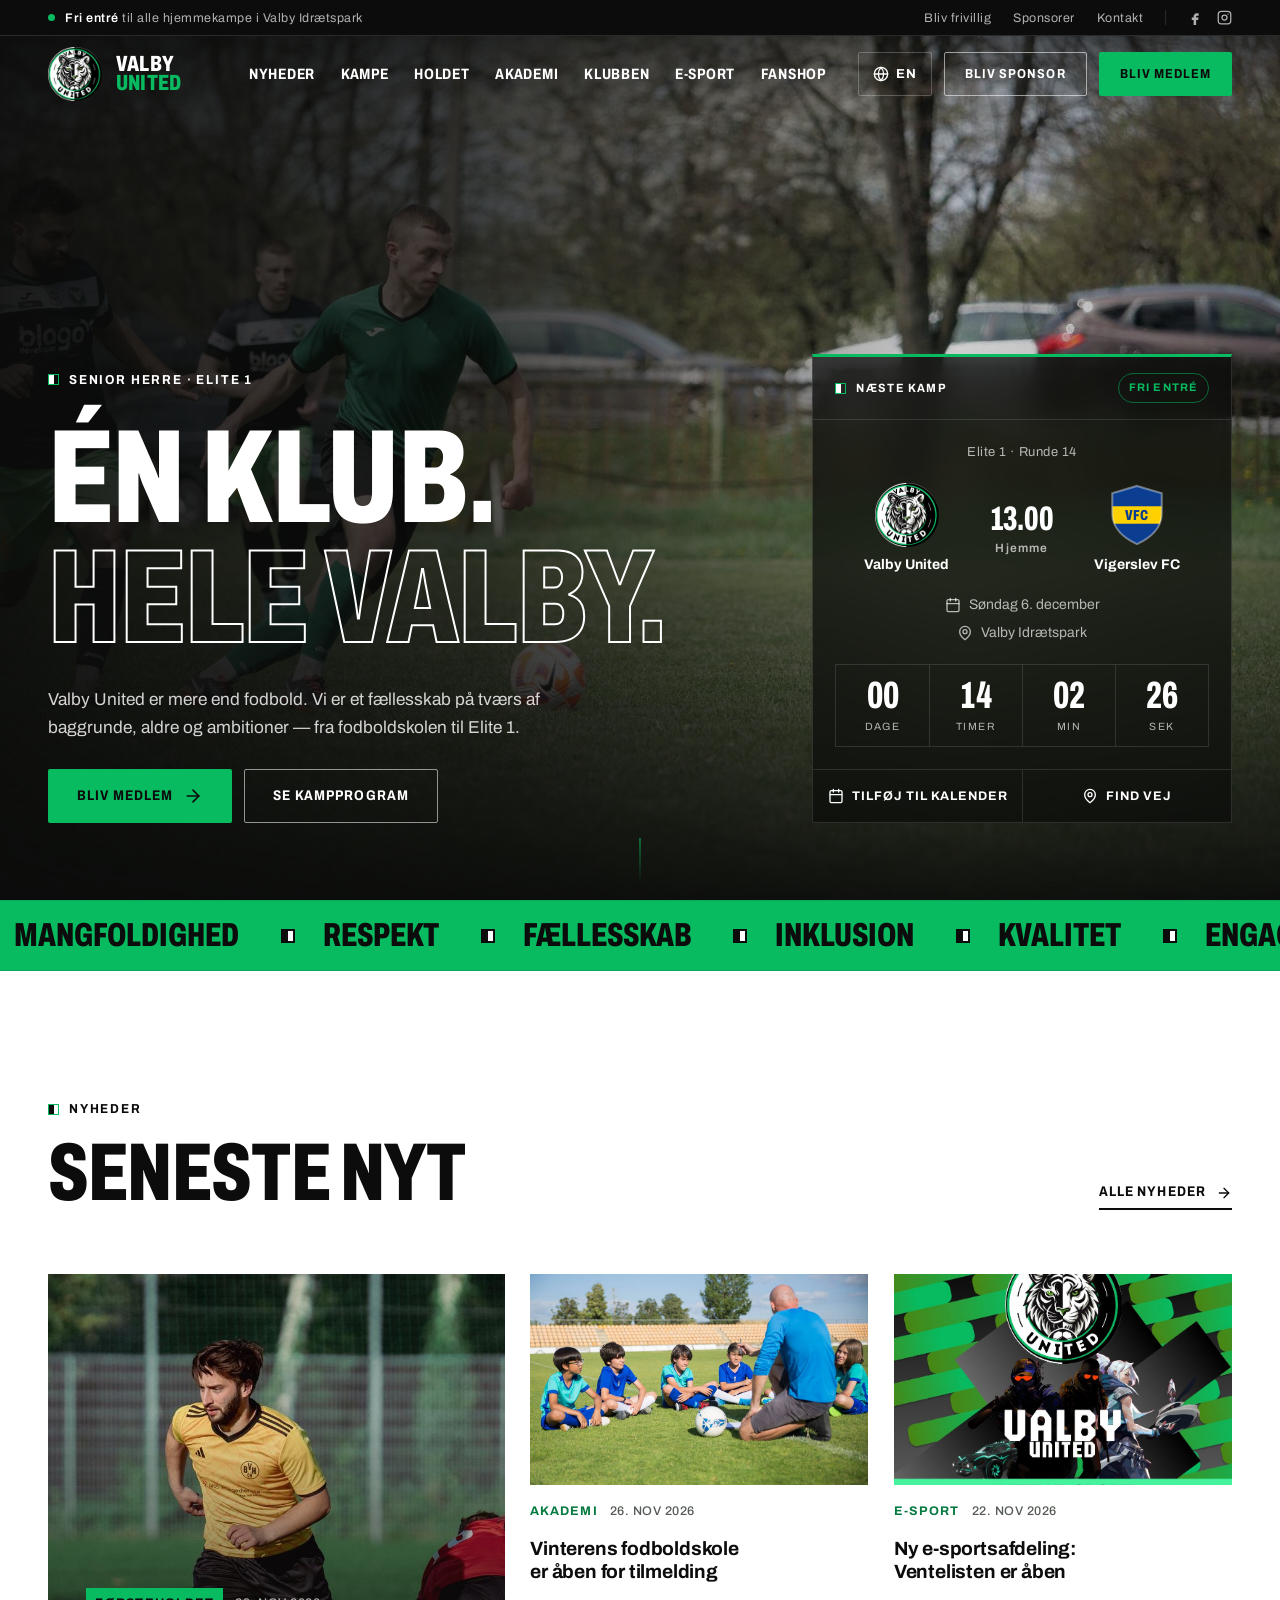
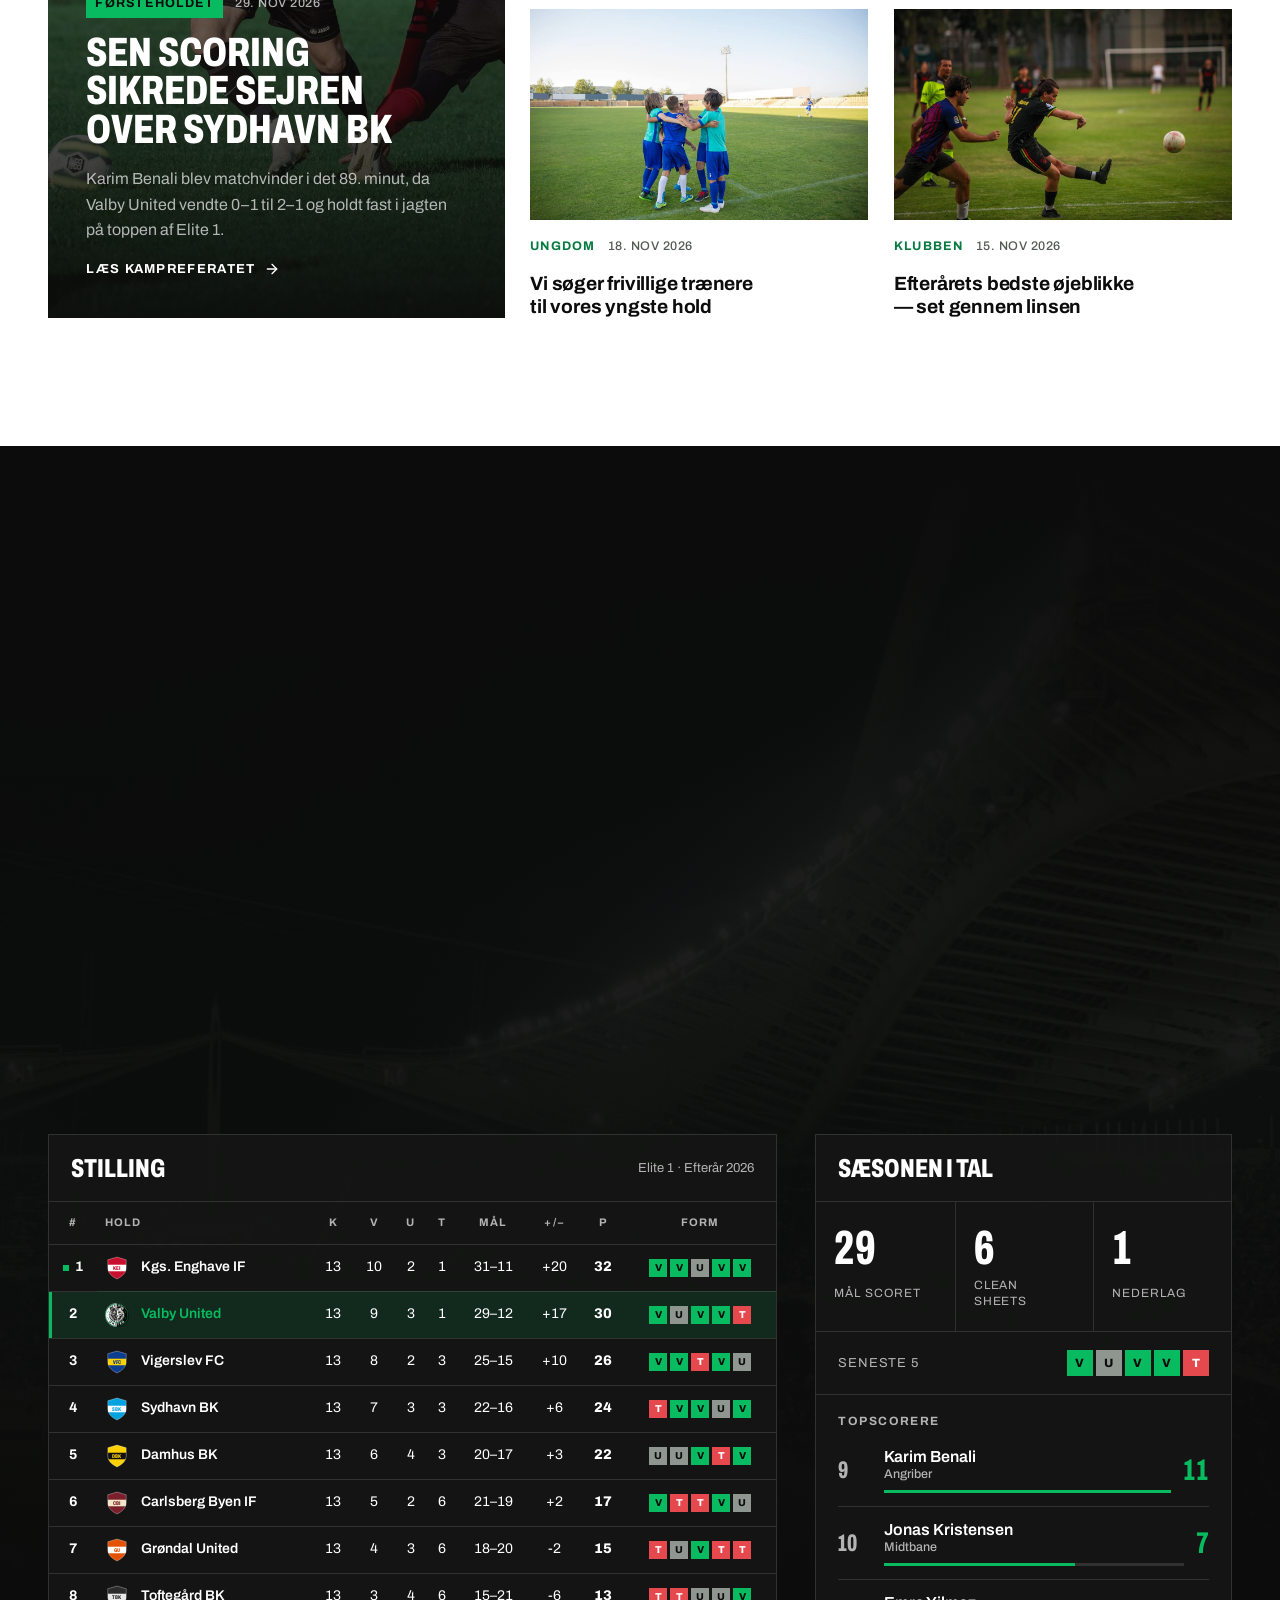
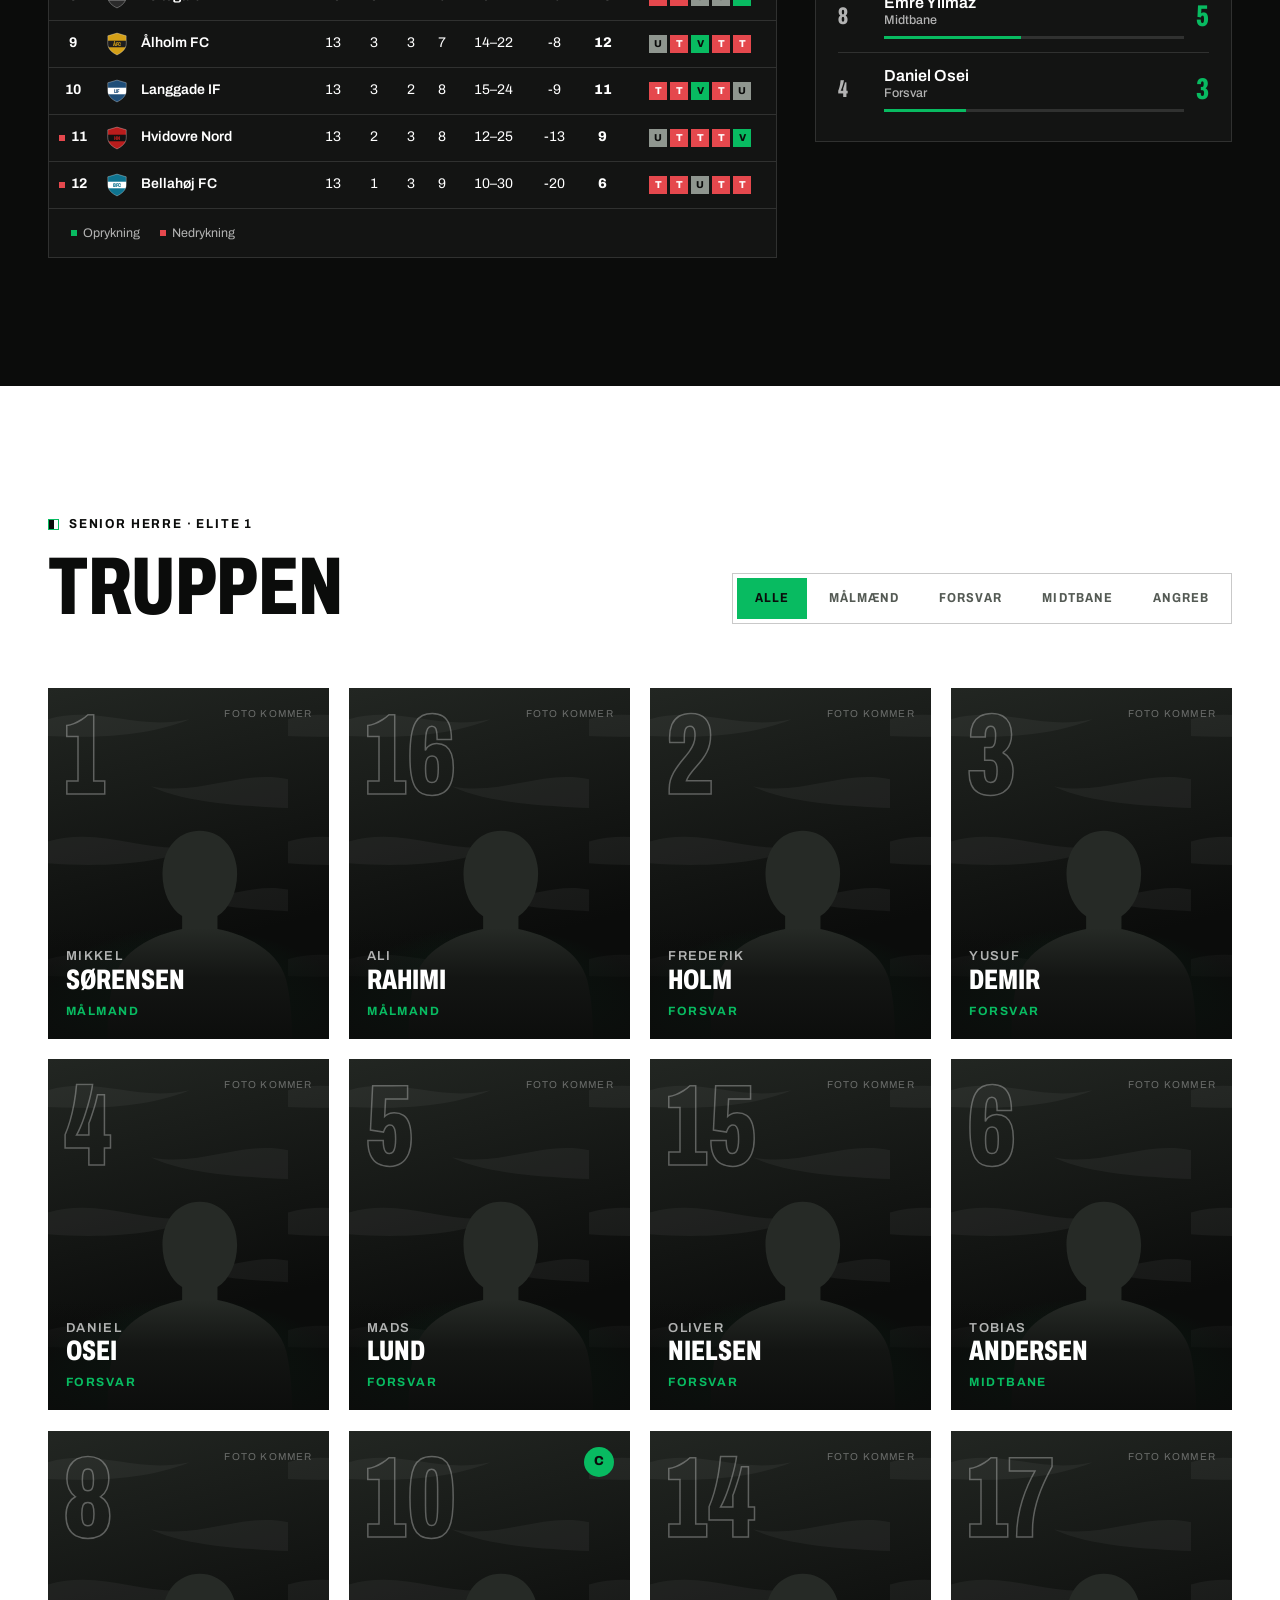
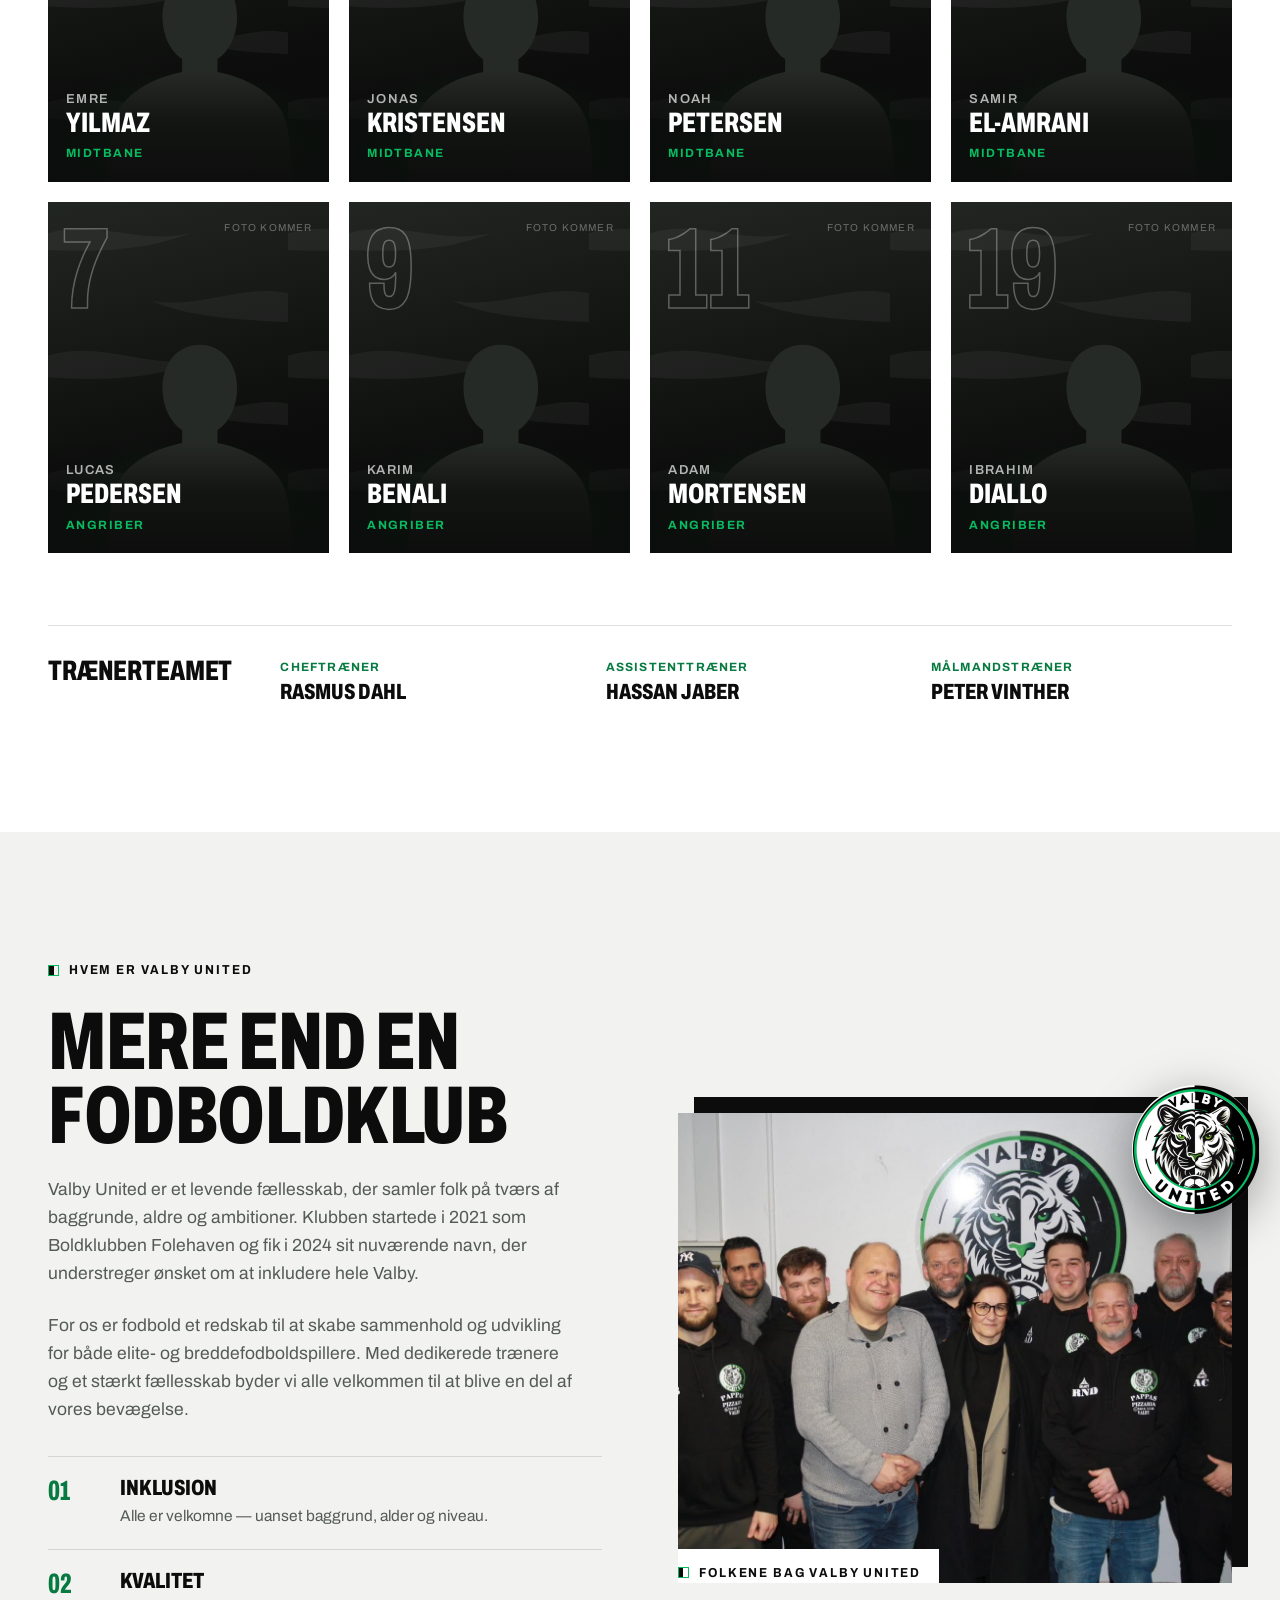
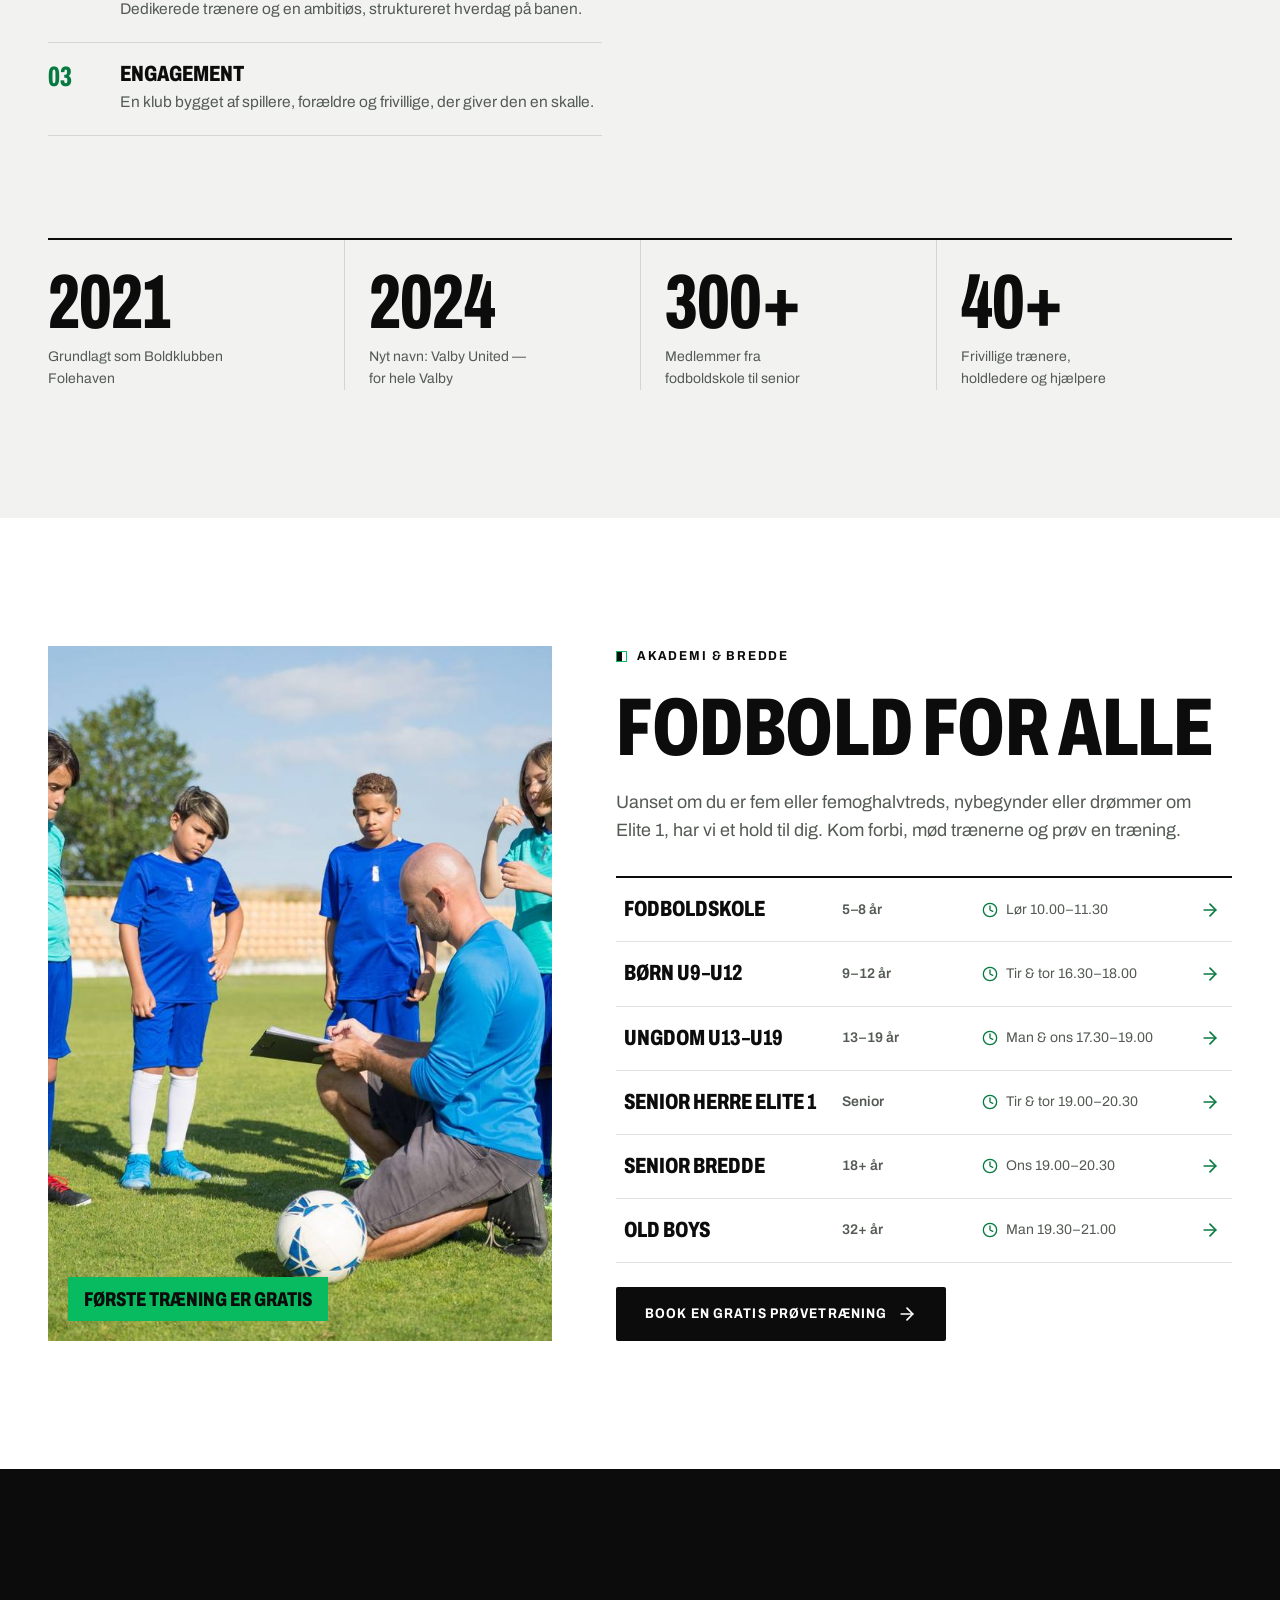
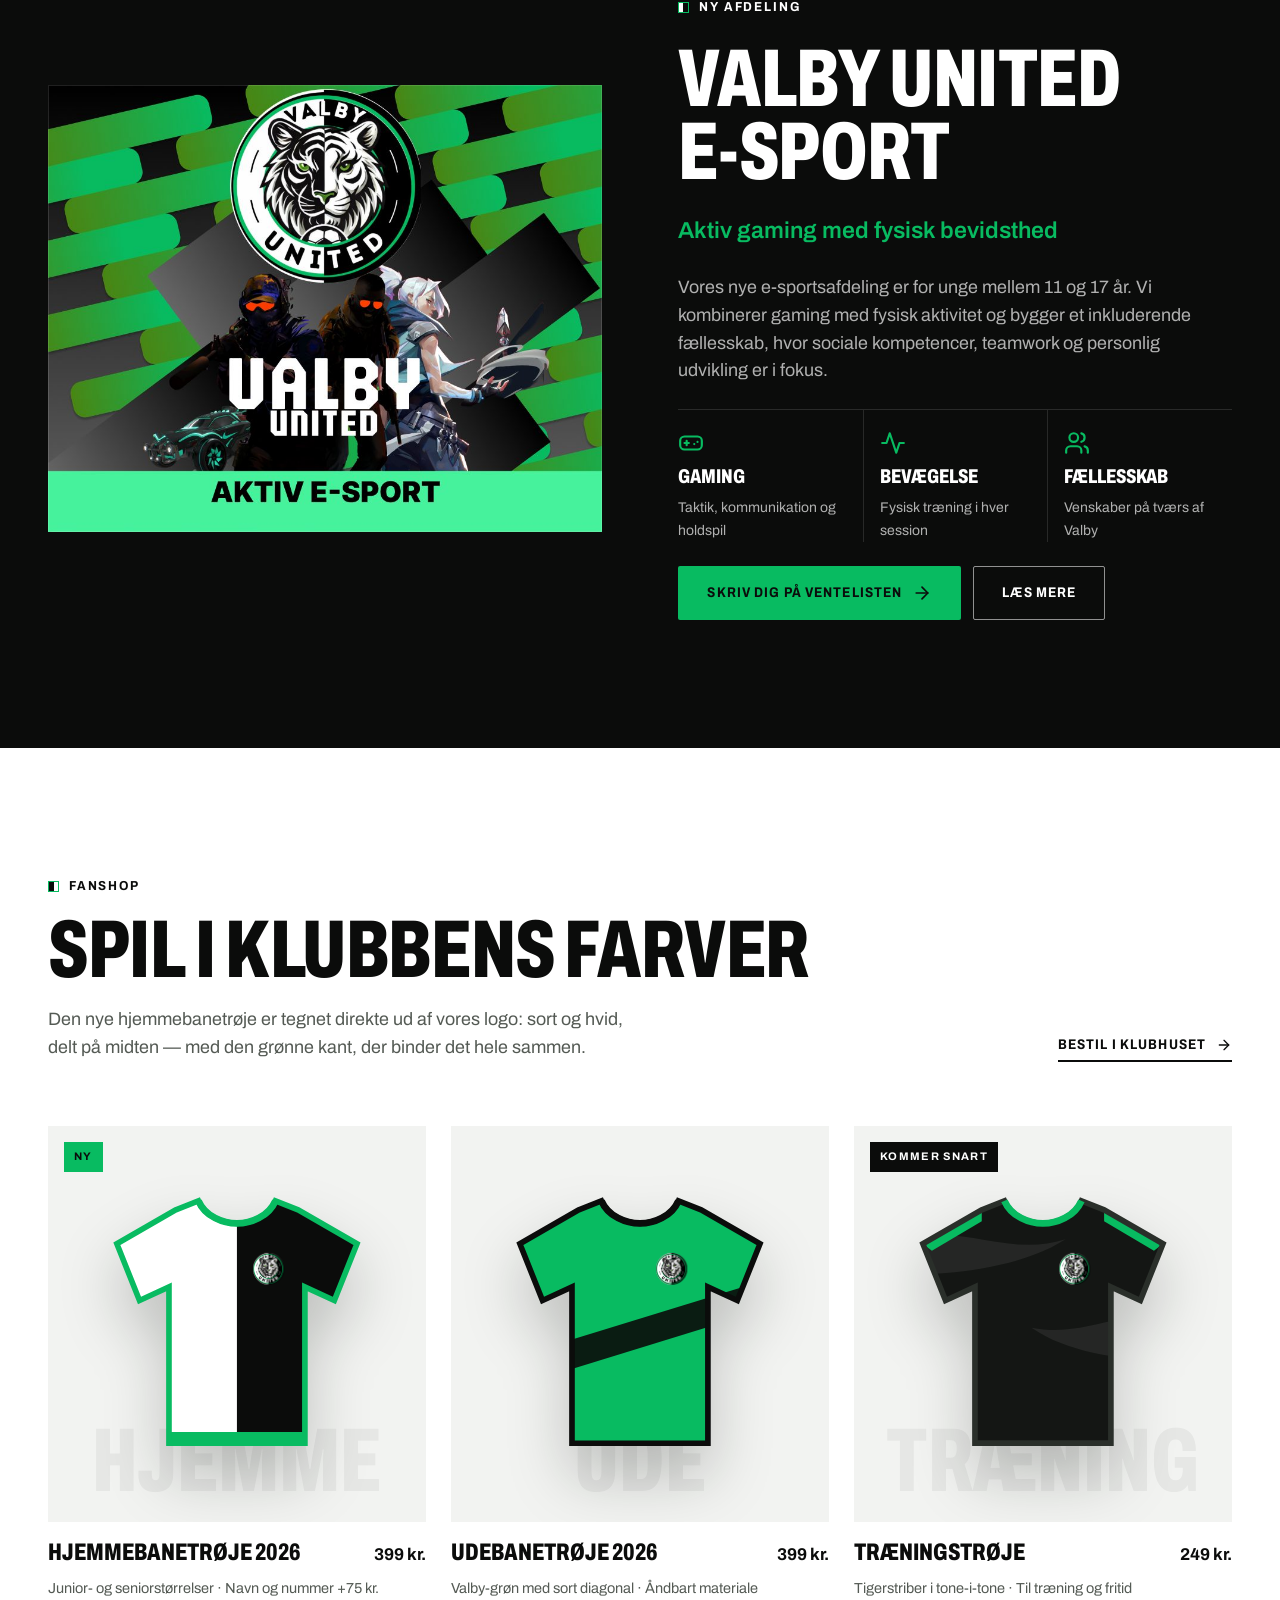
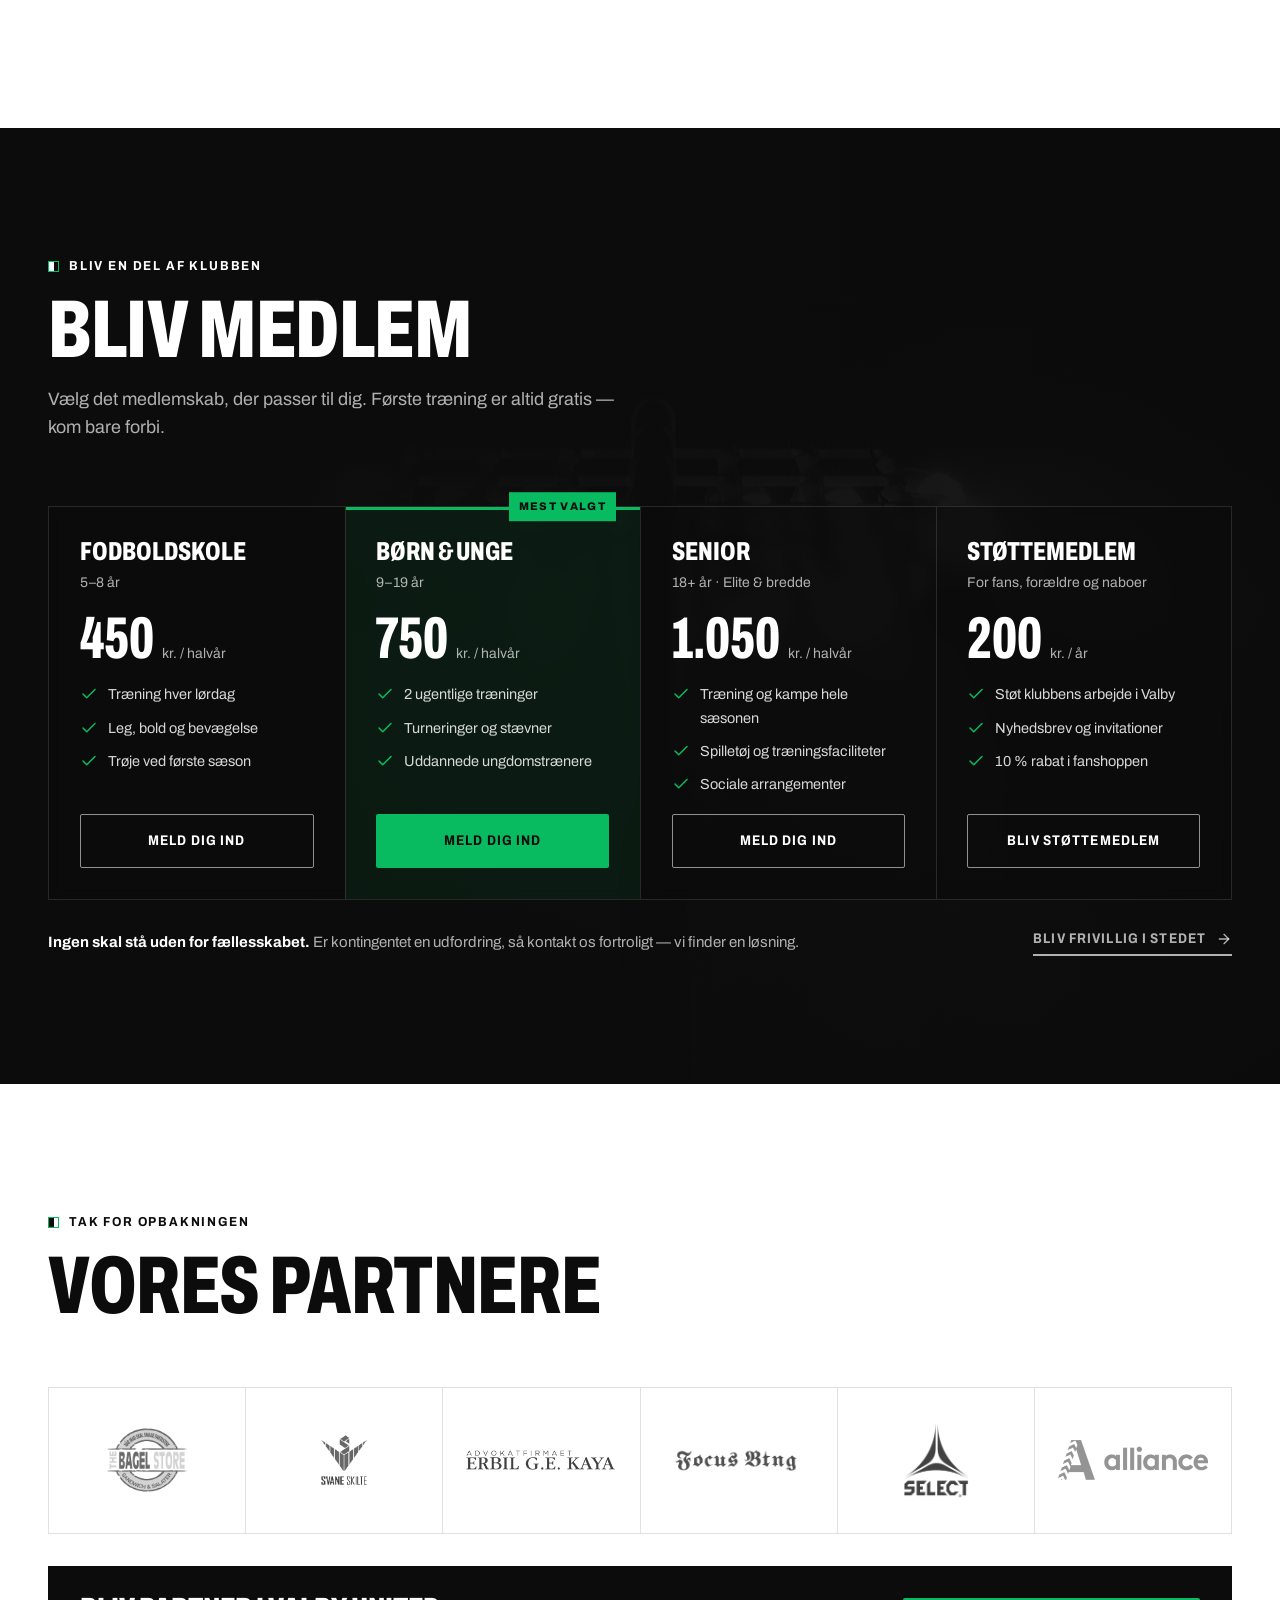
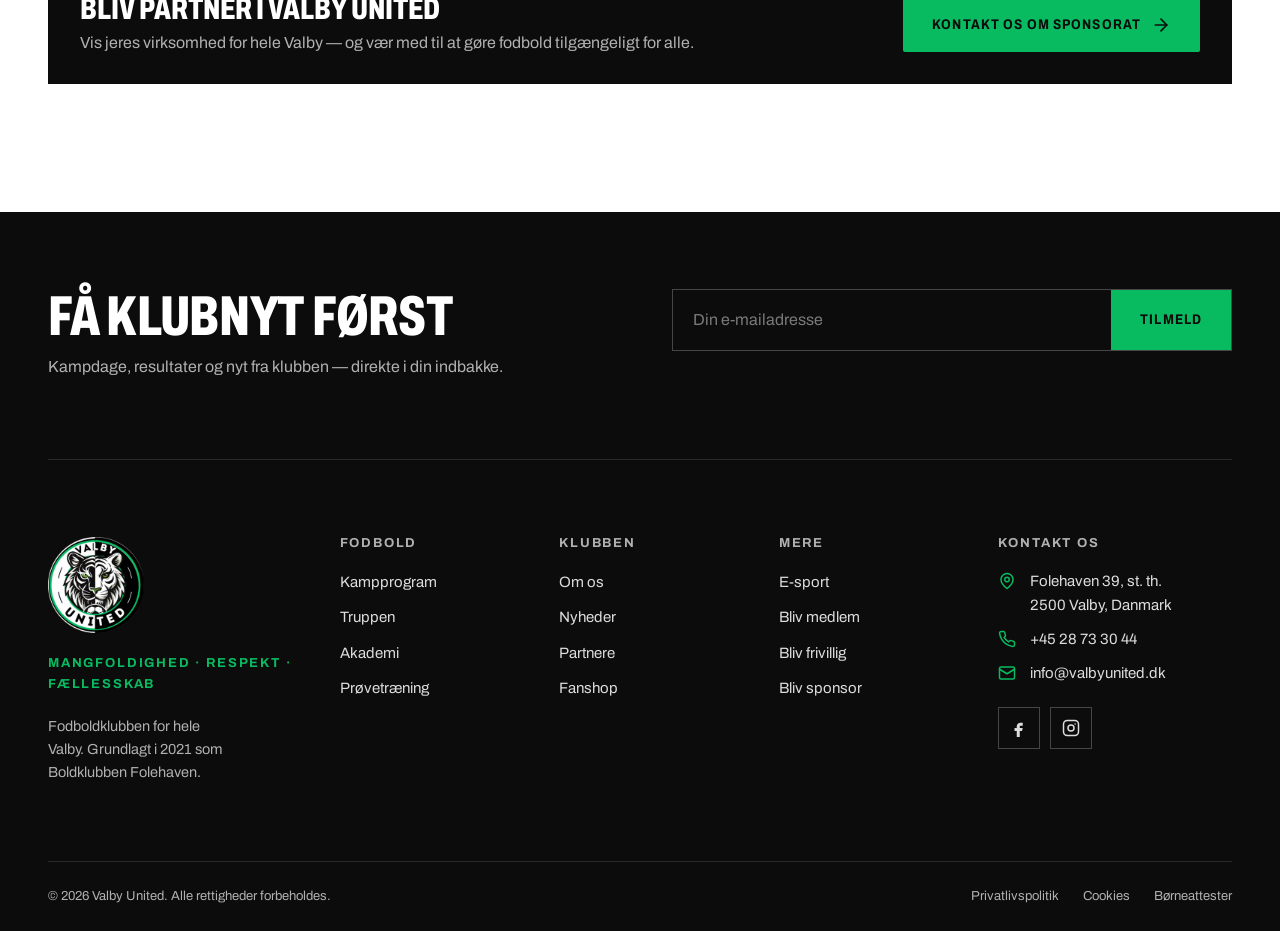
==== commit 6a35a7a0: "Add English version of the Valby United site - New en/index.html and en/esport.html with all copy tr" ====
--- a/valbyunited/index.html
+++ b/valbyunited/index.html
@@ -10,6 +10,9 @@
   <meta property="og:title" content="Valby United — Én klub. Hele Valby.">
   <meta property="og:description" content="Mangfoldighed · Respekt · Fællesskab. Fodbold for alle i Valby.">
   <meta property="og:image" content="assets/img/brand/og-image.jpg">
+  <link rel="alternate" hreflang="da" href="https://valbyunited.dk/">
+  <link rel="alternate" hreflang="en" href="https://valbyunited.dk/en/index.html">
+  <link rel="alternate" hreflang="x-default" href="https://valbyunited.dk/">
   <link rel="icon" type="image/png" sizes="32x32" href="assets/img/brand/favicon-32.png">
   <link rel="apple-touch-icon" href="assets/img/brand/apple-touch-icon.png">
   <link rel="preconnect" href="https://fonts.googleapis.com">
@@ -50,6 +53,7 @@
   <symbol id="i-run" viewBox="0 0 24 24"><path d="M22 12h-4l-3 9L9 3l-3 9H2"/></symbol>
   <symbol id="i-users" viewBox="0 0 24 24"><path d="M16 21v-2a4 4 0 0 0-4-4H6a4 4 0 0 0-4 4v2"/><circle cx="9" cy="7" r="4"/><path d="M22 21v-2a4 4 0 0 0-3-3.87M16 3.13a4 4 0 0 1 0 7.75"/></symbol>
   <symbol id="i-plus" viewBox="0 0 24 24"><path d="M12 5v14M5 12h14"/></symbol>
+  <symbol id="i-globe" viewBox="0 0 24 24"><circle cx="12" cy="12" r="10"/><path d="M2 12h20M12 2a15.3 15.3 0 0 1 4 10 15.3 15.3 0 0 1-4 10 15.3 15.3 0 0 1-4-10 15.3 15.3 0 0 1 4-10z"/></symbol>
   <symbol id="i-fb" viewBox="0 0 24 24"><path d="M14 9h3V5h-3c-2.76 0-5 2.24-5 5v2H6v4h3v8h4v-8h3l1-4h-4v-2c0-.55.45-1 1-1Z"/></symbol>
   <symbol id="i-ig" viewBox="0 0 24 24"><rect x="2" y="2" width="20" height="20" rx="5"/><circle cx="12" cy="12" r="4"/><path d="M17.5 6.5h.01"/></symbol>
 </svg>
@@ -65,7 +69,6 @@
         <a href="#medlem">Bliv frivillig</a>
         <a href="#partnere">Sponsorer</a>
         <a href="#kontakt">Kontakt</a>
-        <div class="lang" aria-label="Sprog"><span aria-current="true">DA</span><span aria-hidden="true">/</span><a href="#" lang="en">EN</a></div>
         <div class="topbar__social">
           <a href="https://www.facebook.com/BKFvalby" target="_blank" rel="noopener" aria-label="Facebook"><svg class="i i--fill"><use href="#i-fb"/></svg></a>
           <a href="#" aria-label="Instagram"><svg class="i"><use href="#i-ig"/></svg></a>
@@ -91,6 +94,7 @@
         </ul>
       </nav>
       <div class="nav__cta">
+        <a class="nav-lang" href="en/index.html" hreflang="en" lang="en" data-lang-switch title="English version"><svg class="i i--sm"><use href="#i-globe"/></svg>EN</a>
         <a class="btn btn--outline-light btn--sm" href="#partnere">Bliv sponsor</a>
         <a class="btn btn--primary btn--sm" href="#medlem">Bliv medlem</a>
         <button class="burger" type="button" aria-controls="mobile-menu" aria-expanded="false" aria-label="Åbn menu"><span></span></button>
@@ -110,6 +114,7 @@
     <li><a href="#shop">Fanshop <svg class="i"><use href="#i-arrow"/></svg></a></li>
   </ul>
   <a class="btn btn--primary btn--block" href="#medlem">Bliv medlem</a>
+  <div class="mobile-menu__lang" aria-label="Sprog"><span aria-current="true">Dansk</span><a href="en/index.html" hreflang="en" lang="en" data-lang-switch>English</a></div>
   <div class="mobile-menu__foot">
     <a href="tel:+4528733044">+45 28 73 30 44</a>
     <a href="mailto:info@valbyunited.dk">info@valbyunited.dk</a>
@@ -200,7 +205,7 @@
 
     <div class="news-grid">
       <article class="news-card news-card--feature" data-reveal>
-        <div class="news-card__media"><img src="assets/img/photos/news-volley.jpg" alt="Spiller i sort trøje afslutter på volley" width="1600" height="1066" loading="lazy"></div>
+        <div class="news-card__media"><img src="assets/img/photos/news-duel.jpg" alt="To spillere i nærkamp om bolden" width="1600" height="1066" loading="lazy"></div>
         <div class="news-card__body">
           <div class="news-card__meta"><span class="news-card__cat">Førsteholdet</span><time class="news-card__date" data-news-offset="0">15. nov 2026</time></div>
           <h3 class="news-card__title"><a href="#">Sen scoring sikrede sejren over Sydhavn BK</a></h3>
@@ -228,7 +233,7 @@
       </article>
 
       <article class="news-card" data-reveal style="--d:.24s">
-        <div class="news-card__media"><img src="assets/img/photos/news-duel.jpg" alt="To spillere i nærkamp om bolden" width="1200" height="800" loading="lazy"></div>
+        <div class="news-card__media"><img src="assets/img/photos/news-volley.jpg" alt="Spiller i sort trøje afslutter på volley" width="1200" height="800" loading="lazy"></div>
         <div class="news-card__meta"><span class="news-card__cat">Klubben</span><time class="news-card__date" data-news-offset="14">1. nov 2026</time></div>
         <h3 class="news-card__title"><a href="#">Efterårets bedste øjeblikke — set gennem linsen</a></h3>
       </article>
--- a/valbyunited/assets/css/main.css
+++ b/valbyunited/assets/css/main.css
@@ -171,8 +171,6 @@
 .topbar__links a:hover { color: #fff; }
 .topbar__social { display: flex; gap: 14px; padding-left: 22px; border-left: 1px solid var(--line-dark); }
 .topbar__social .i { width: 15px; height: 15px; }
-.lang { display: flex; gap: 6px; font-weight: 700; }
-.lang span[aria-current] { color: #fff; }
 
 .navbar {
   height: var(--nav-h);
@@ -198,6 +196,8 @@
 }
 .nav__link:hover::after, .nav__link[aria-current="page"]::after { transform: scaleX(1); }
 .nav__cta { display: flex; align-items: center; gap: 12px; }
+.nav-lang { display: inline-flex; align-items: center; justify-content: center; gap: 7px; height: 44px; padding: 0 14px; border: 1.5px solid var(--line-dark-strong); border-radius: var(--radius); font-size: 13px; font-weight: 700; letter-spacing: 0.08em; transition: border-color 0.2s, color 0.2s; }
+.nav-lang:hover { border-color: var(--green); color: var(--green); }
 
 .burger { display: none; width: 46px; height: 46px; align-items: center; justify-content: center; border: 1.5px solid var(--line-dark-strong); border-radius: var(--radius); }
 .burger span { display: block; width: 20px; height: 2px; background: currentColor; position: relative; transition: background 0.2s; }
@@ -231,6 +231,9 @@
   font-size: clamp(34px, 9vw, 56px); font-stretch: 68%; font-weight: 800; text-transform: uppercase; line-height: 1;
 }
 .mobile-menu__list a .i { color: var(--green); width: 28px; height: 28px; }
+.mobile-menu__lang { display: flex; gap: 8px; }
+.mobile-menu__lang a, .mobile-menu__lang span { flex: 1; display: grid; place-items: center; height: 48px; border: 1.5px solid var(--line-dark-strong); font-weight: 700; letter-spacing: 0.08em; font-size: 14px; }
+.mobile-menu__lang span[aria-current] { background: #fff; color: var(--ink); border-color: #fff; }
 .mobile-menu__foot { margin-top: auto; display: grid; gap: 16px; color: var(--text-inv-2); font-size: 14px; }
 .menu-open { overflow: hidden; }
 
@@ -240,7 +243,7 @@
   .nav__cta { margin-left: auto; }
 }
 @media (max-width: 720px) {
-  .topbar__links > a, .lang, .hide-mobile { display: none; }
+  .topbar__links > a, .hide-mobile { display: none; }
   .topbar__social { border-left: 0; padding-left: 0; }
   .nav__cta .btn { display: none; }
   .brand__crest { width: 46px; height: 46px; }
@@ -421,8 +424,8 @@
 .fixture__foot span { display: inline-flex; align-items: center; gap: 6px; min-width: 0; }
 .fixture__foot span:first-child { overflow: hidden; text-overflow: ellipsis; white-space: nowrap; }
 .result-badge { font-size: 11px; font-weight: 800; letter-spacing: 0.08em; padding: 4px 8px; color: var(--ink); background: var(--green); }
-.result-badge--U { background: var(--draw); }
-.result-badge--T { background: var(--loss); color: #fff; }
+.result-badge--D { background: var(--draw); }
+.result-badge--L { background: var(--loss); color: #fff; }
 
 /* table + stats */
 .mc-grid { display: grid; grid-template-columns: minmax(0, 1.75fr) minmax(0, 1fr); gap: clamp(24px, 3vw, 40px); margin-top: clamp(56px, 7vw, 96px); align-items: start; }
@@ -450,8 +453,8 @@
 .zone--down { background: var(--loss); }
 .form { display: inline-flex; gap: 3px; }
 .form i { width: 18px; height: 18px; display: inline-grid; place-items: center; font-style: normal; font-size: 10px; font-weight: 800; color: var(--ink); background: var(--green); }
-.form i.U { background: var(--draw); }
-.form i.T { background: var(--loss); color: #fff; }
+.form i.D { background: var(--draw); }
+.form i.L { background: var(--loss); color: #fff; }
 .legend { display: flex; gap: 20px; padding: 14px 22px; border-top: 1px solid var(--line-dark); font-size: 12.5px; color: var(--text-inv-2); flex-wrap: wrap; }
 
 .stats-panel { display: grid; align-content: start; }
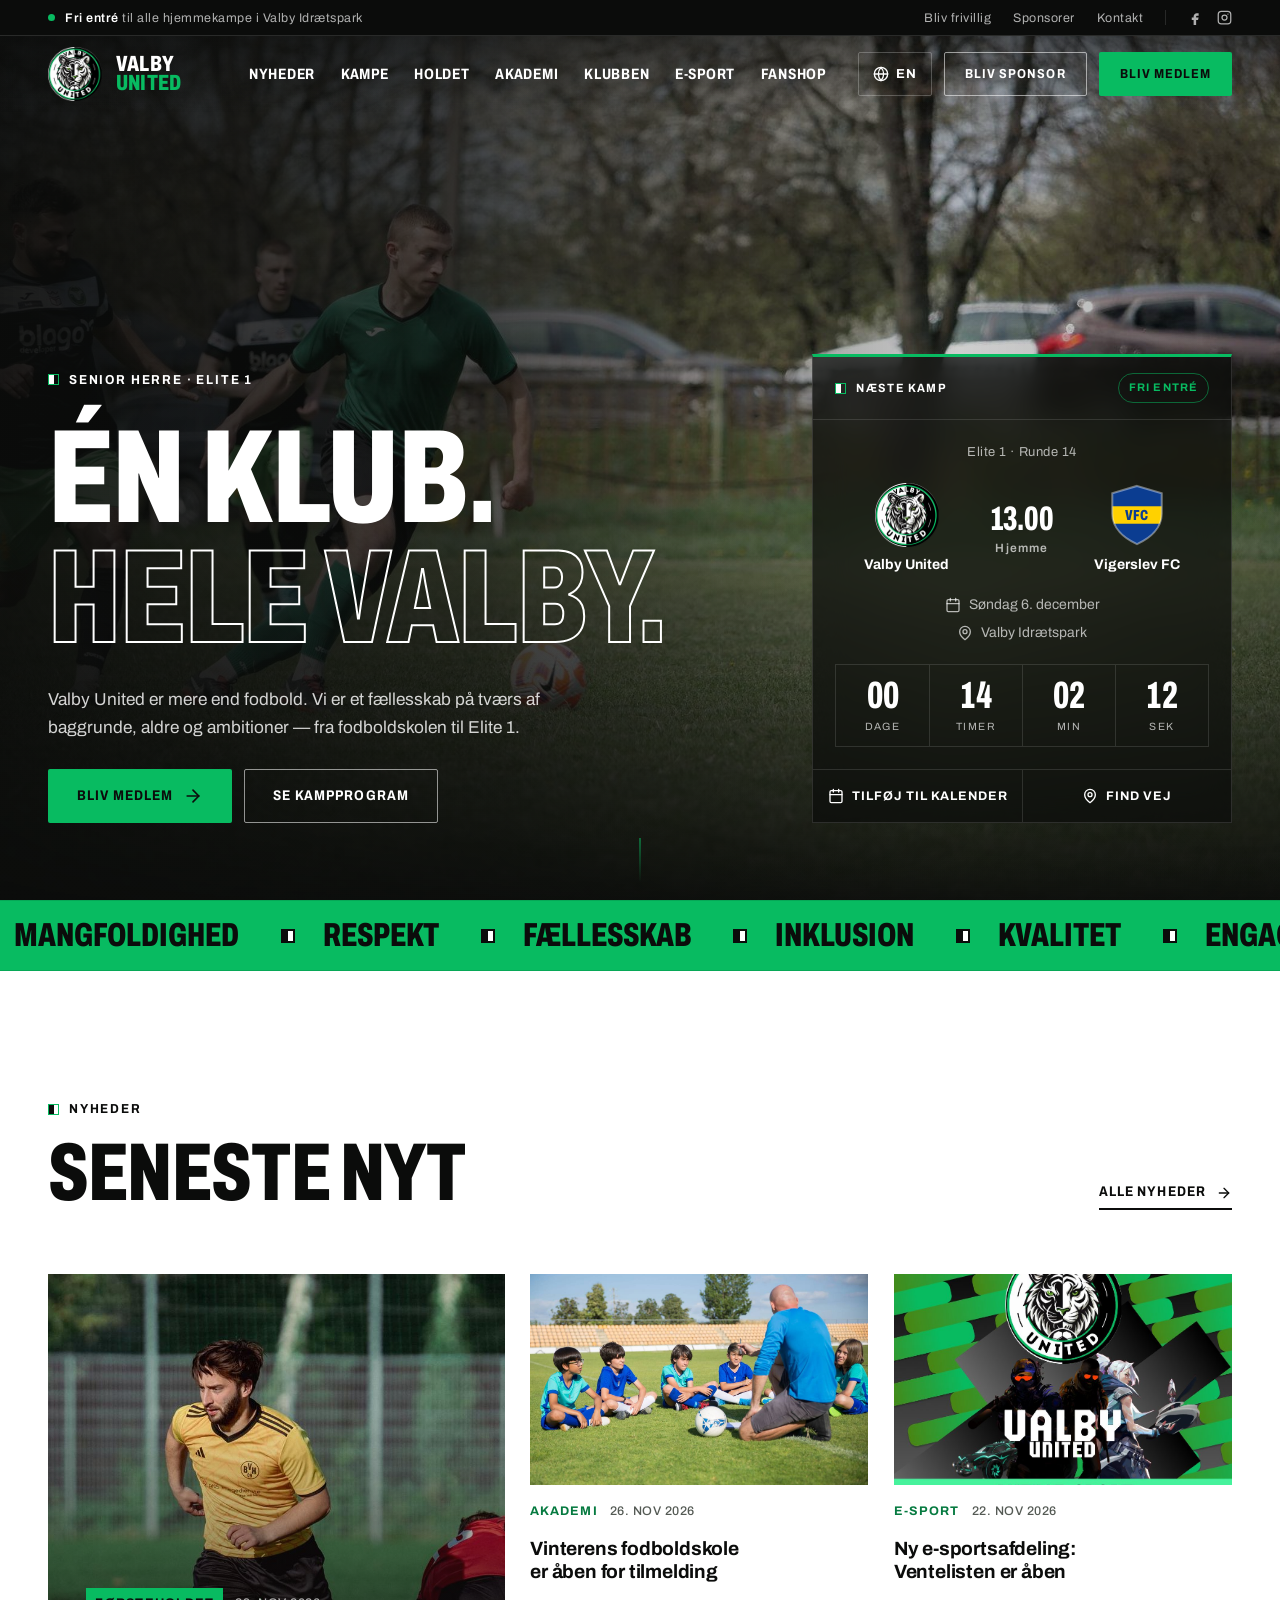
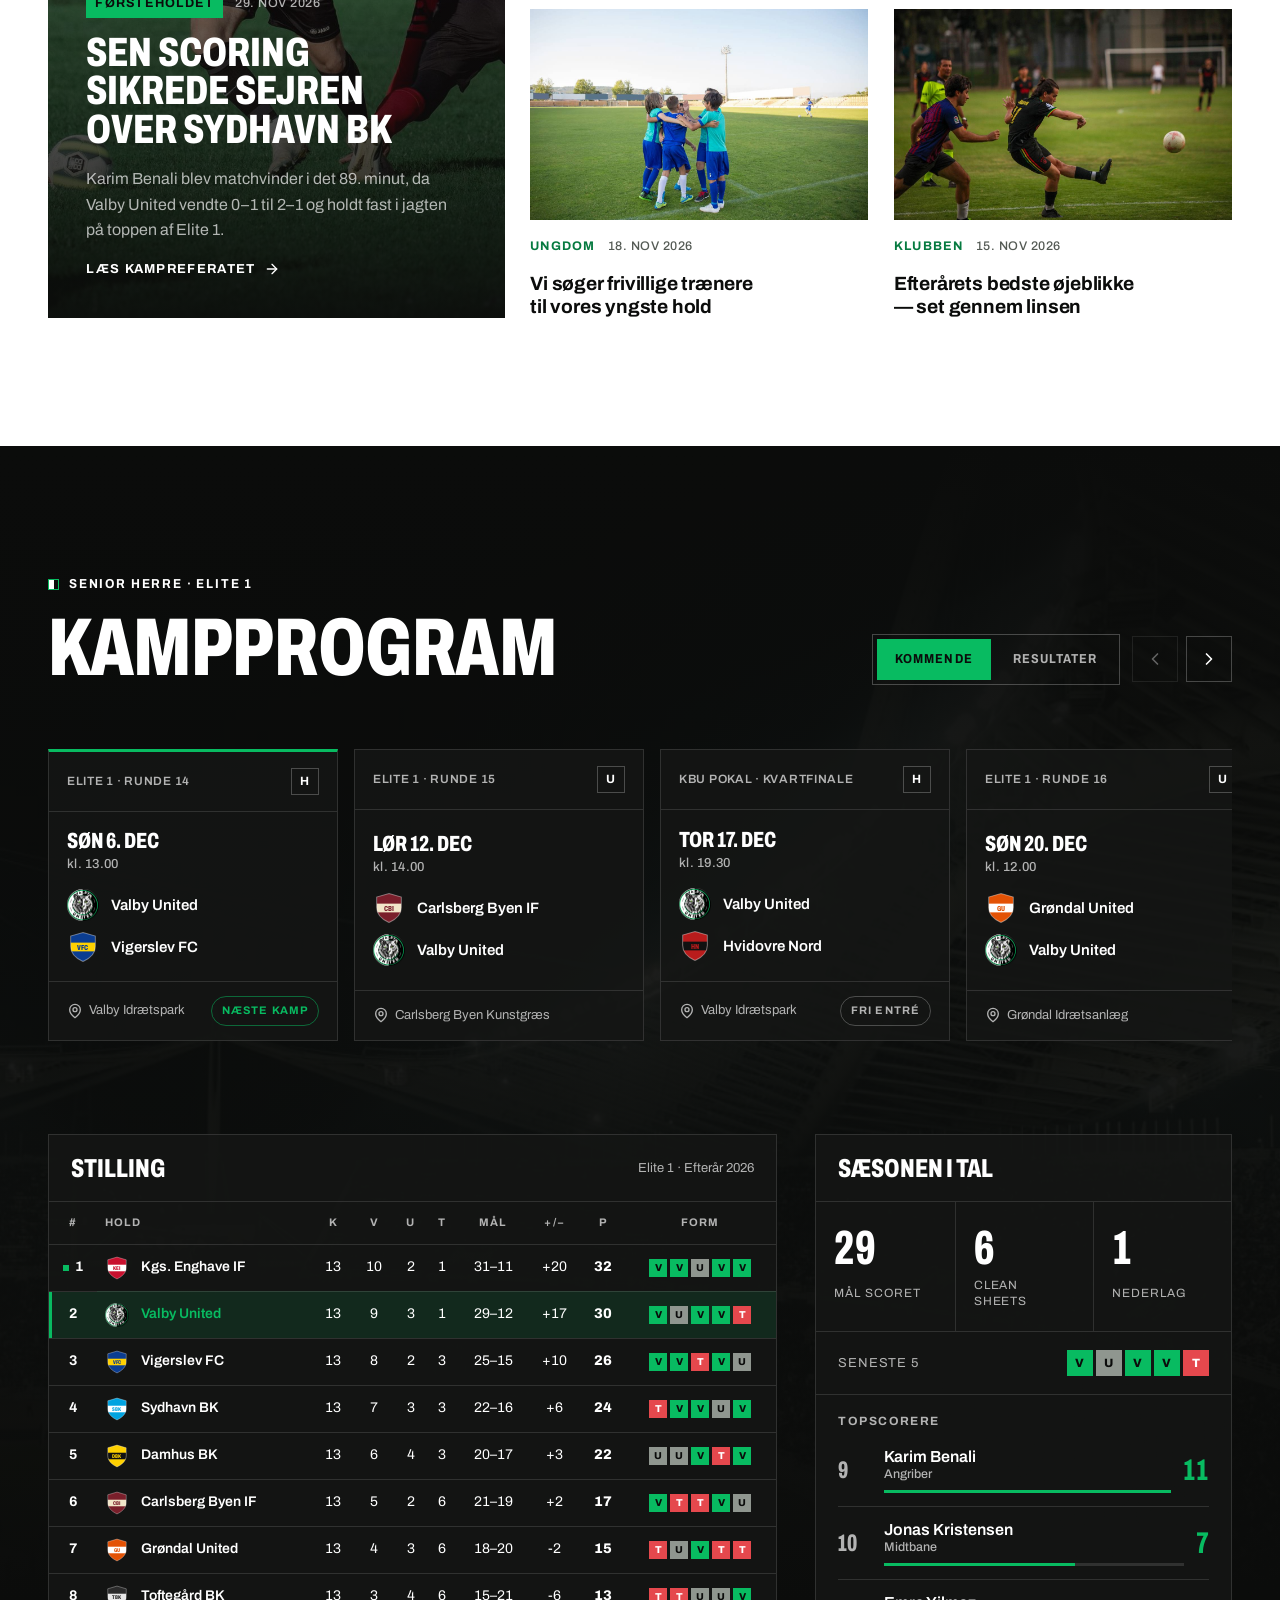
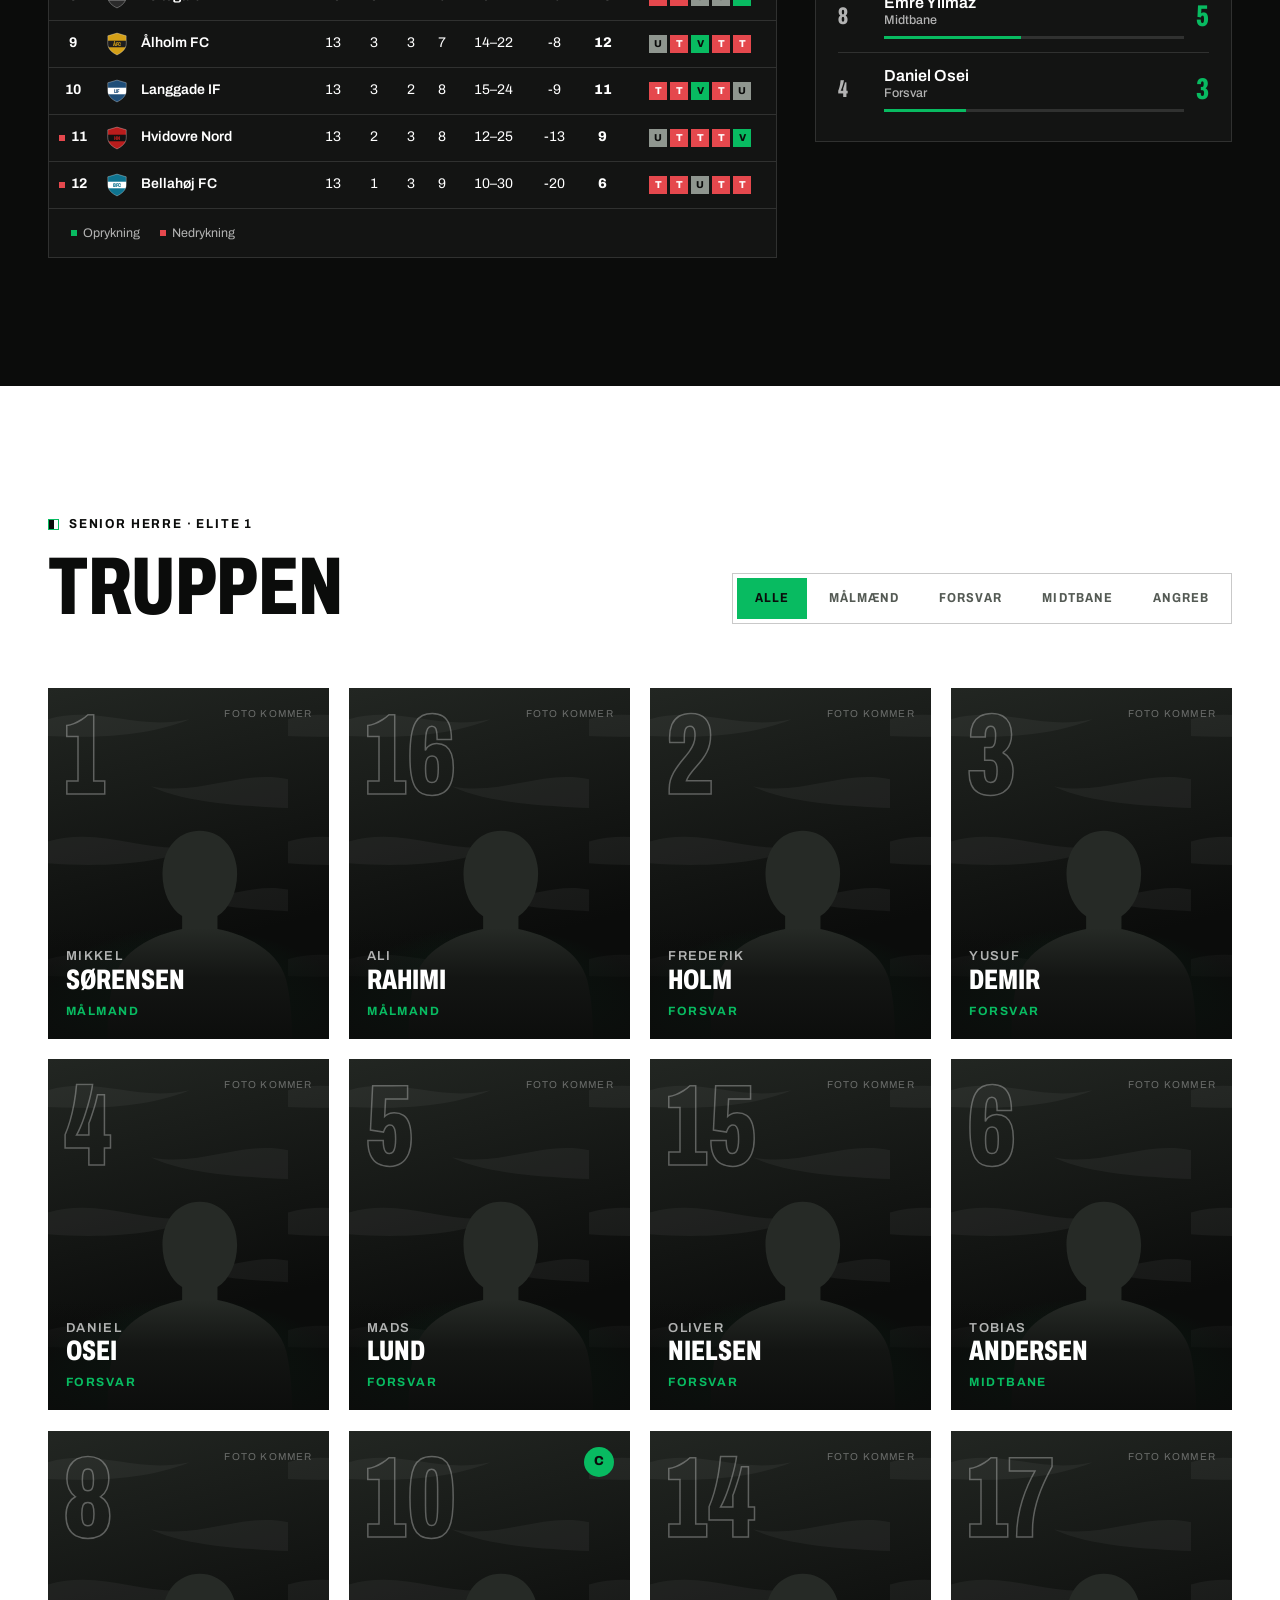
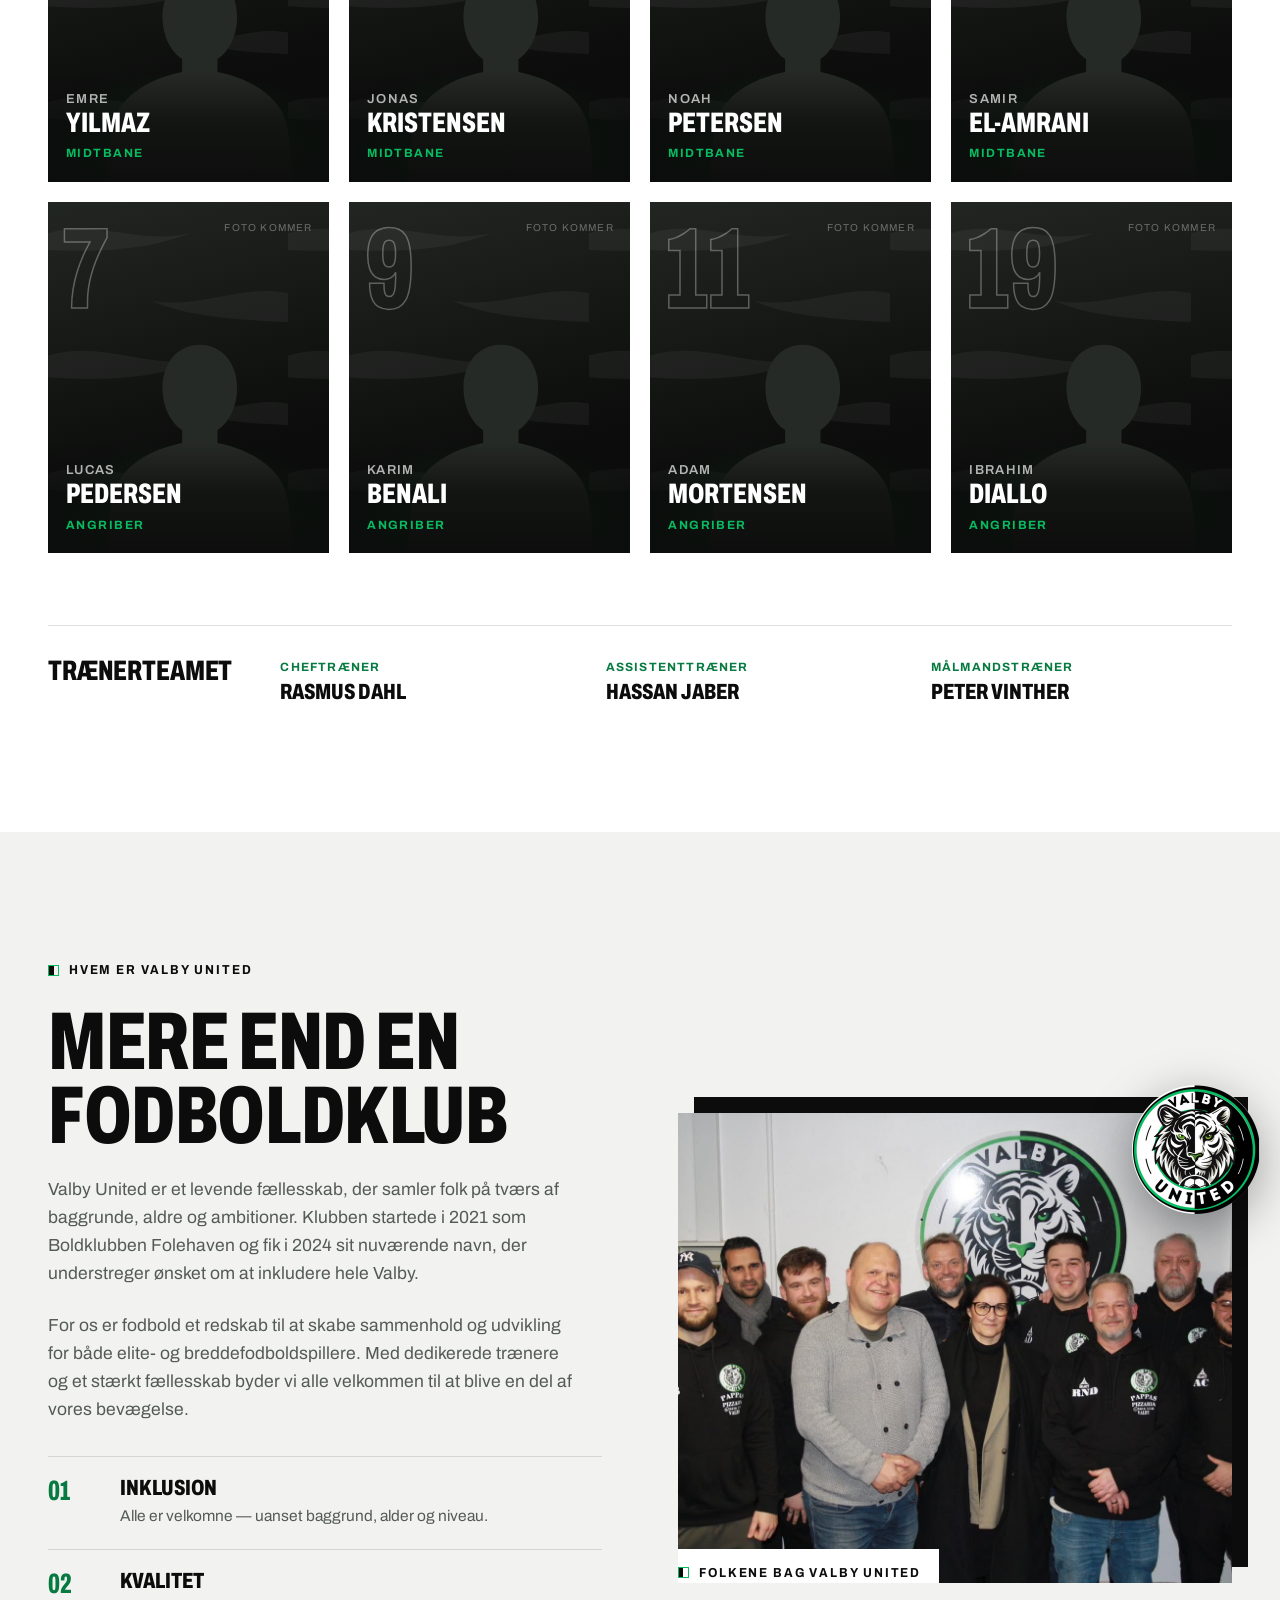
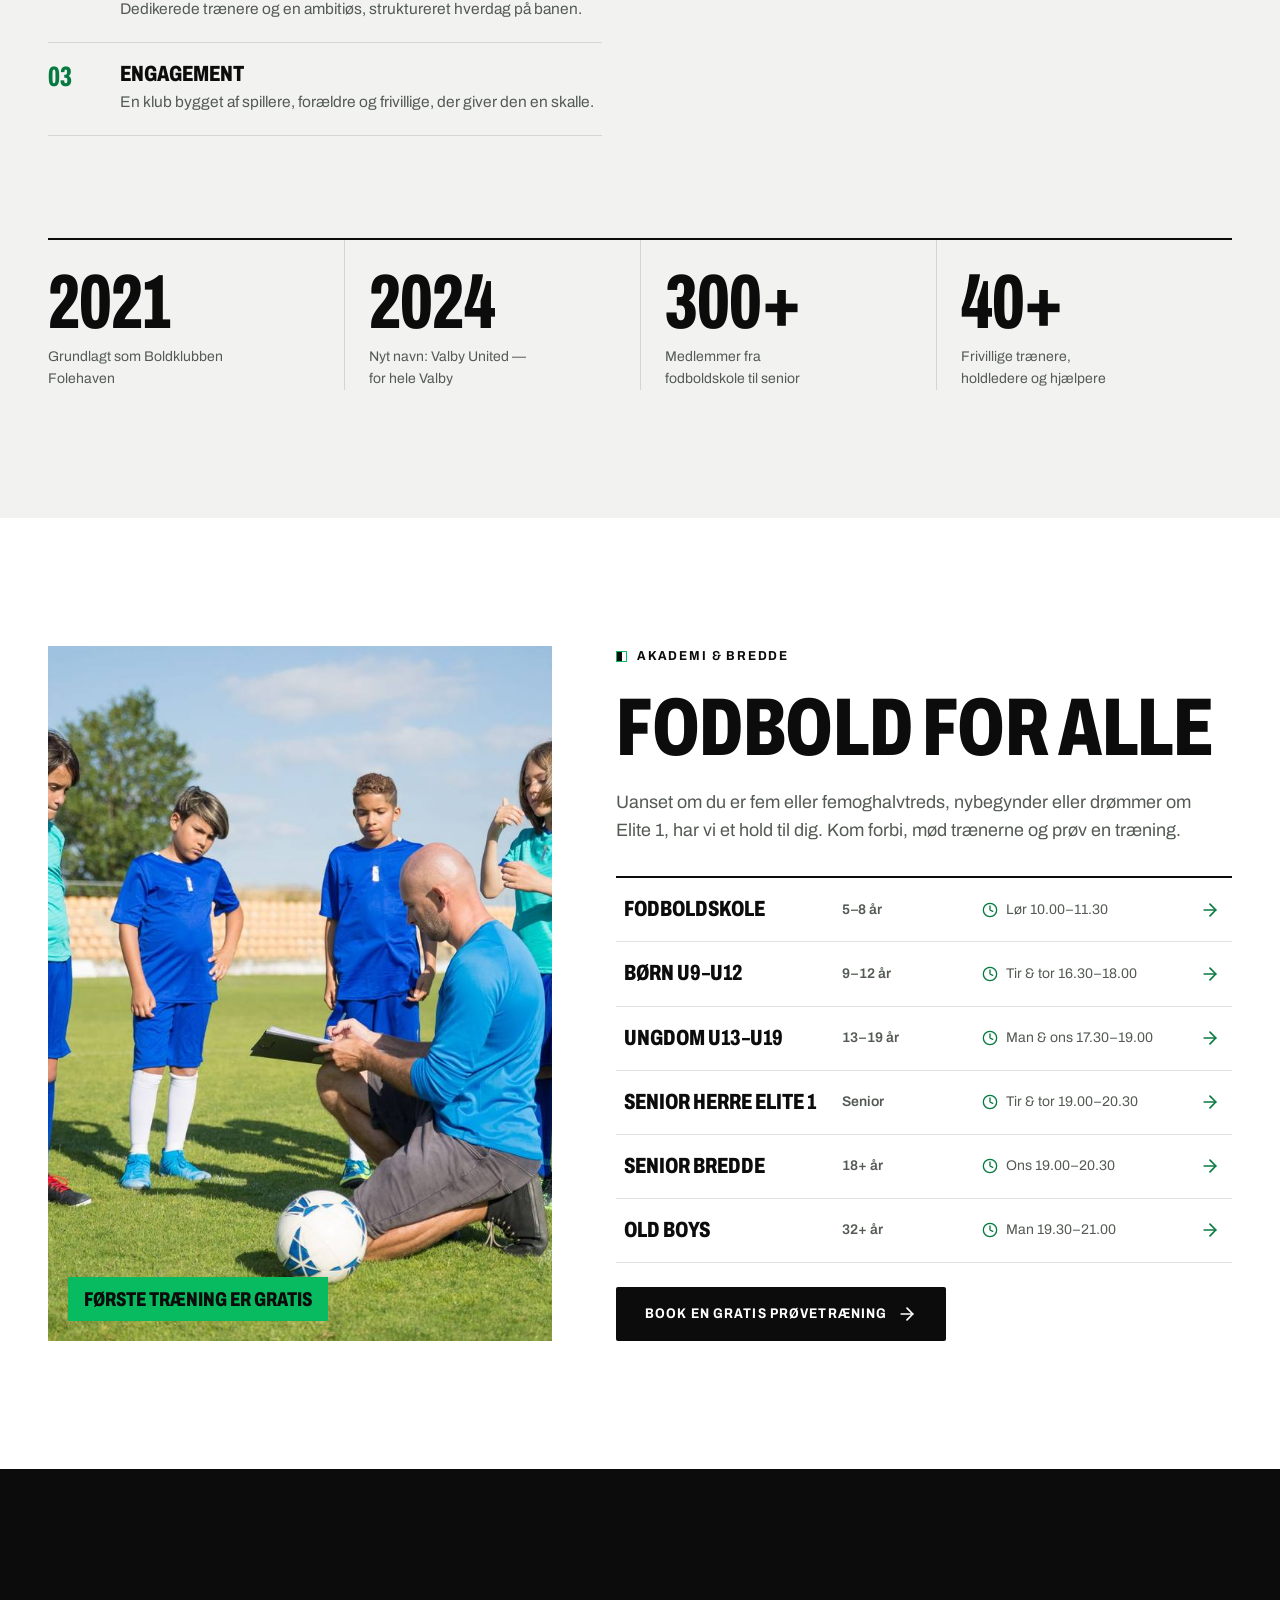
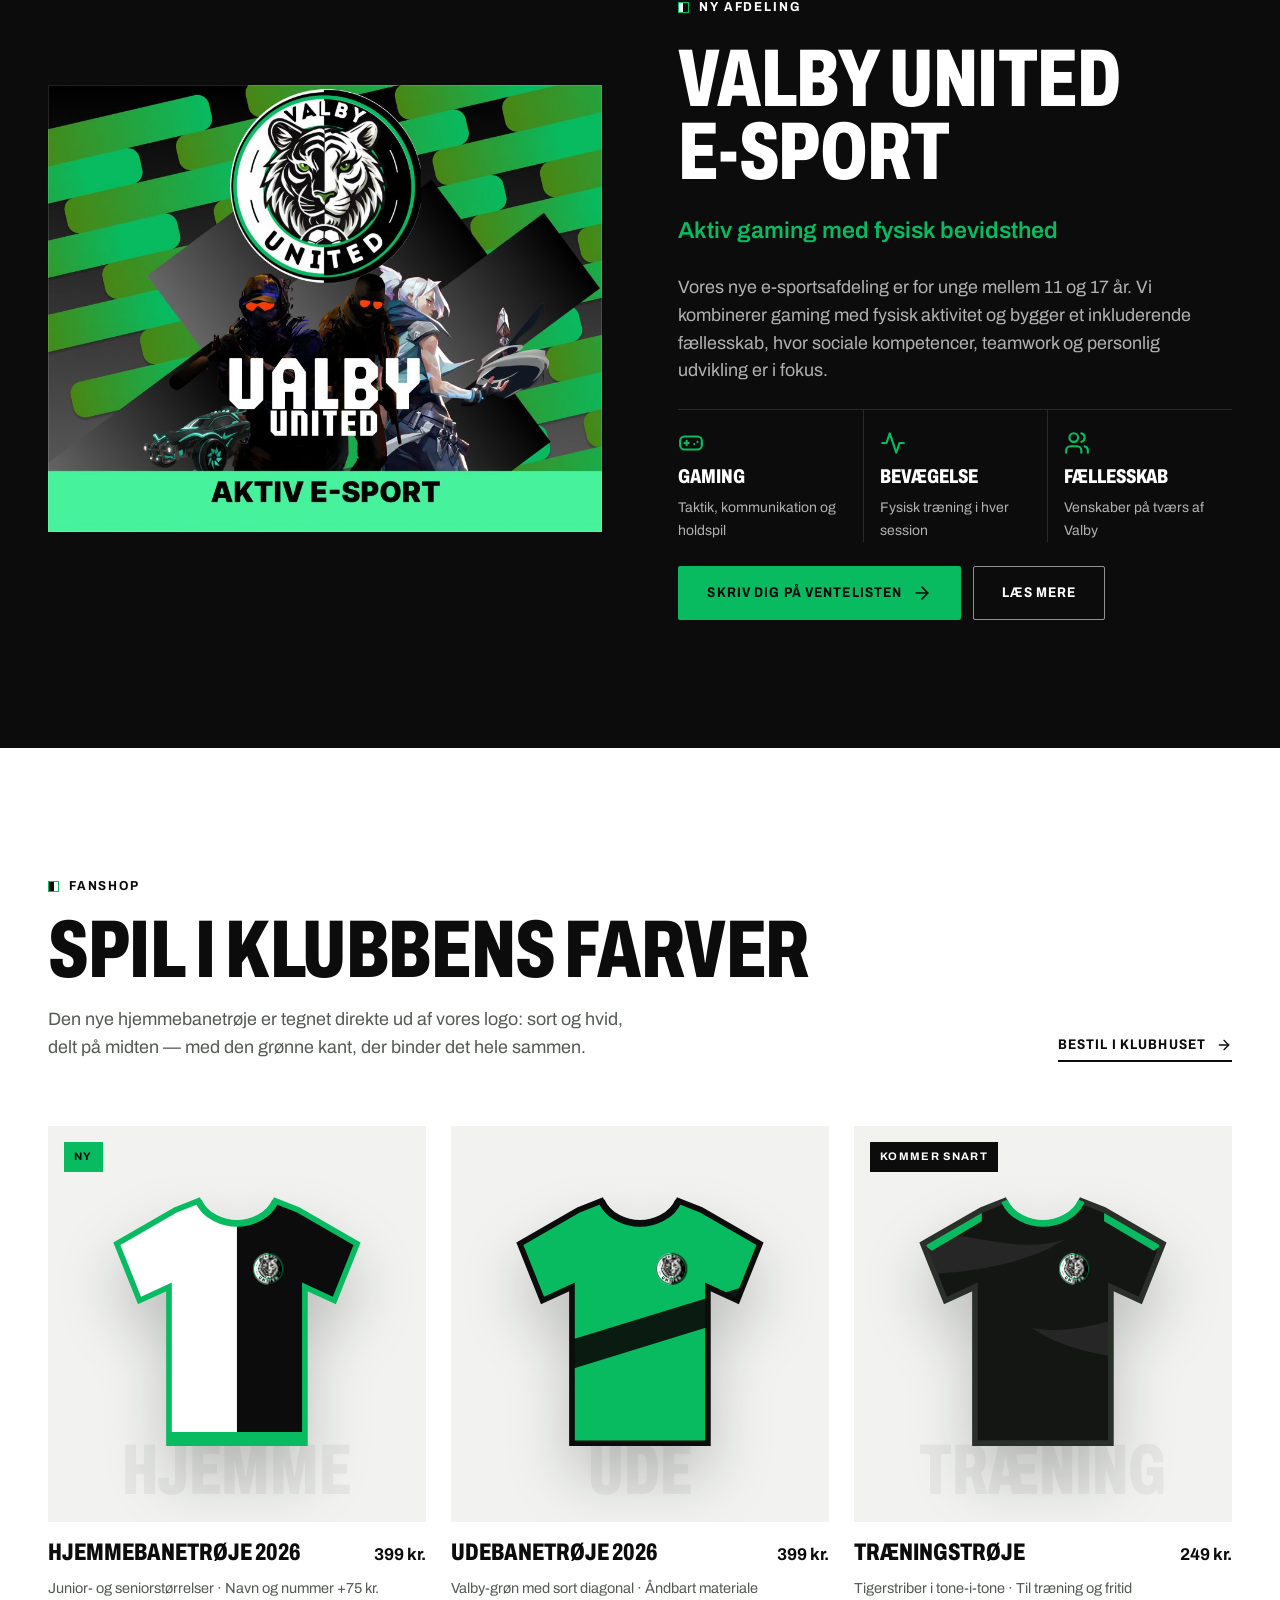
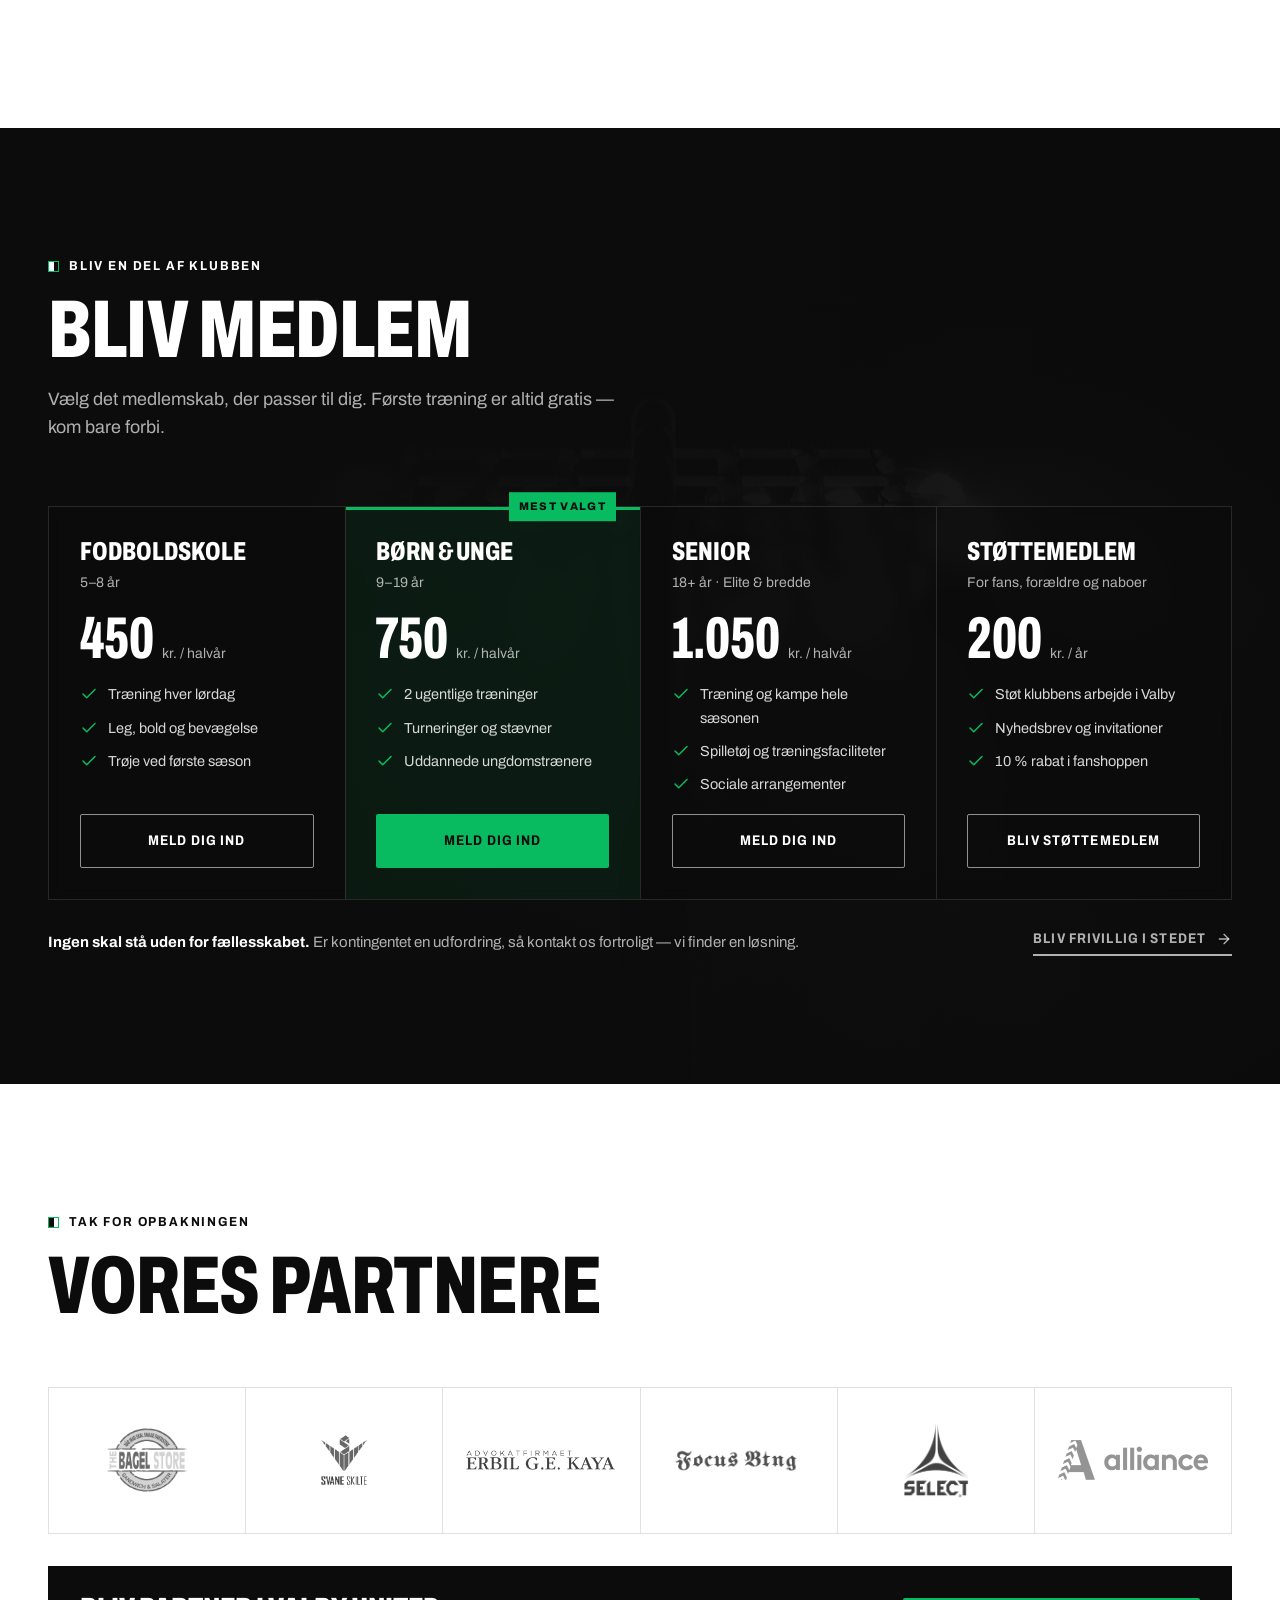
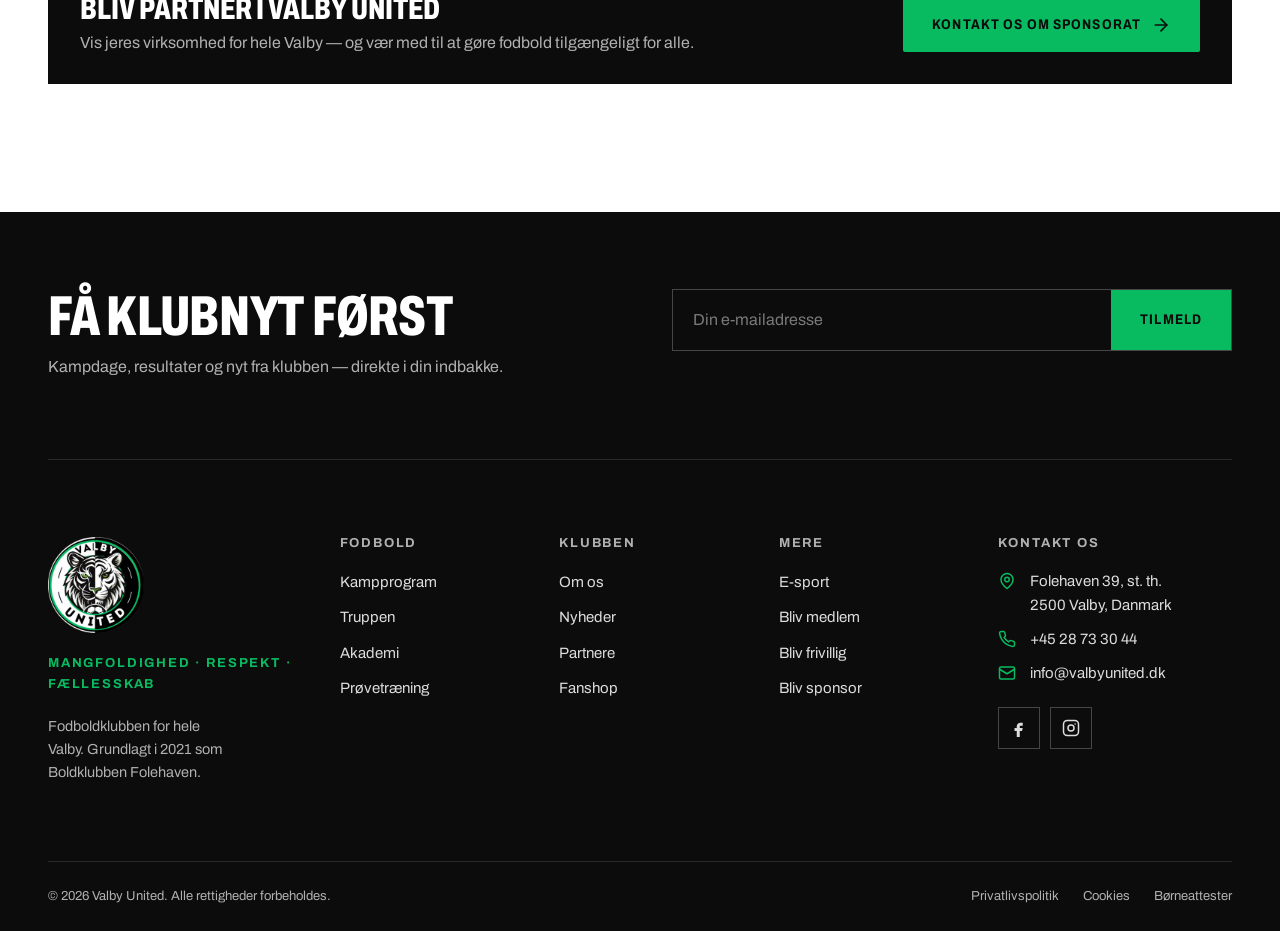
==== commit b21ec58f: "Add single-file version of the Valby United site - valby-united-onepage.html: homepage + e-sport con" ====
--- a/valbyunited/index.html
+++ b/valbyunited/index.html
@@ -15,10 +15,8 @@
   <link rel="alternate" hreflang="x-default" href="https://valbyunited.dk/">
   <link rel="icon" type="image/png" sizes="32x32" href="assets/img/brand/favicon-32.png">
   <link rel="apple-touch-icon" href="assets/img/brand/apple-touch-icon.png">
-  <link rel="preconnect" href="https://fonts.googleapis.com">
-  <link rel="preconnect" href="https://fonts.gstatic.com" crossorigin>
-  <link href="https://fonts.googleapis.com/css2?family=Archivo:ital,wdth,wght@0,62..125,100..900;1,62..125,100..900&display=swap" rel="stylesheet">
   <link rel="preload" as="image" href="assets/img/photos/hero-match.jpg" fetchpriority="high">
+  <link rel="preload" href="assets/fonts/archivo-latin.woff2" as="font" type="font/woff2" crossorigin>
   <link rel="stylesheet" href="assets/css/main.css">
   <script type="application/ld+json">
   {
--- a/valbyunited/assets/css/main.css
+++ b/valbyunited/assets/css/main.css
@@ -2,6 +2,16 @@
    Valby United — main stylesheet
    Brand: black / white (split crest) + Valby green #08BB61
    ========================================================================== */
+
+/* Archivo (variable width + weight), latin subset — self-hosted, SIL Open Font License */
+@font-face {
+  font-family: "Archivo";
+  font-style: normal;
+  font-weight: 100 900;
+  font-stretch: 62% 125%;
+  font-display: swap;
+  src: url("../fonts/archivo-latin.woff2") format("woff2");
+}
 
 :root {
   --ink: #0b0c0b;
@@ -232,8 +242,8 @@
 }
 .mobile-menu__list a .i { color: var(--green); width: 28px; height: 28px; }
 .mobile-menu__lang { display: flex; gap: 8px; }
-.mobile-menu__lang a, .mobile-menu__lang span { flex: 1; display: grid; place-items: center; height: 48px; border: 1.5px solid var(--line-dark-strong); font-weight: 700; letter-spacing: 0.08em; font-size: 14px; }
-.mobile-menu__lang span[aria-current] { background: #fff; color: var(--ink); border-color: #fff; }
+.mobile-menu__lang a, .mobile-menu__lang span, .mobile-menu__lang button { flex: 1; display: grid; place-items: center; height: 48px; border: 1.5px solid var(--line-dark-strong); font-weight: 700; letter-spacing: 0.08em; font-size: 14px; }
+.mobile-menu__lang span[aria-current], .mobile-menu__lang button[aria-pressed="true"] { background: #fff; color: var(--ink); border-color: #fff; }
 .mobile-menu__foot { margin-top: auto; display: grid; gap: 16px; color: var(--text-inv-2); font-size: 14px; }
 .menu-open { overflow: hidden; }
 
@@ -628,7 +638,7 @@
 .kits { display: grid; grid-template-columns: repeat(3, minmax(0, 1fr)); gap: clamp(16px, 2vw, 28px); }
 .kit { position: relative; display: grid; gap: 18px; }
 .kit__stage { position: relative; aspect-ratio: 1 / 1.05; background: var(--paper-2); display: grid; place-items: center; overflow: hidden; container-type: inline-size; }
-.kit__stage::before { content: attr(data-label); position: absolute; left: 50%; top: 50%; transform: translate(-50%, -50%); font-size: 24cqw; font-stretch: 62%; font-weight: 800; text-transform: uppercase; color: rgba(11, 12, 11, 0.05); top: auto; bottom: 4%; transform: translateX(-50%); white-space: nowrap; line-height: 1; }
+.kit__stage::before { content: attr(data-label); position: absolute; left: 50%; top: 50%; transform: translate(-50%, -50%); font-size: 19cqw; font-stretch: 62%; font-weight: 800; text-transform: uppercase; color: rgba(11, 12, 11, 0.05); top: auto; bottom: 4%; transform: translateX(-50%); white-space: nowrap; line-height: 1; }
 .kit__stage svg { width: 72%; position: relative; filter: drop-shadow(0 30px 30px rgba(11, 12, 11, 0.22)); transition: transform 0.6s var(--ease); }
 .kit:hover .kit__stage svg { transform: translateY(-8px) rotate(-2deg) scale(1.02); }
 .kit__badge { position: absolute; top: 16px; left: 16px; background: var(--ink); color: #fff; padding: 6px 10px; font-size: 11px; font-weight: 700; letter-spacing: 0.12em; text-transform: uppercase; }
@@ -835,3 +845,10 @@
 .js [data-reveal] { opacity: 0; transform: translateY(28px); transition: opacity 0.8s var(--ease), transform 0.8s var(--ease); transition-delay: var(--d, 0s); }
 .js [data-reveal].is-in { opacity: 1; transform: none; }
 @media (prefers-reduced-motion: reduce) { .js [data-reveal] { opacity: 1; transform: none; } }
+
+/* one-page build: e-sport details merged into the homepage */
+.esport-session { margin-top: clamp(64px, 8vw, 112px); padding-top: clamp(48px, 6vw, 80px); background: linear-gradient(var(--line-dark), var(--line-dark)) top center / calc(100% - 2 * var(--gutter)) 1px no-repeat; }
+.faq-block { margin-top: clamp(72px, 9vw, 128px); }
+
+/* one-page build: hide content until the saved language has been applied */
+.lang-pending body { visibility: hidden; }
